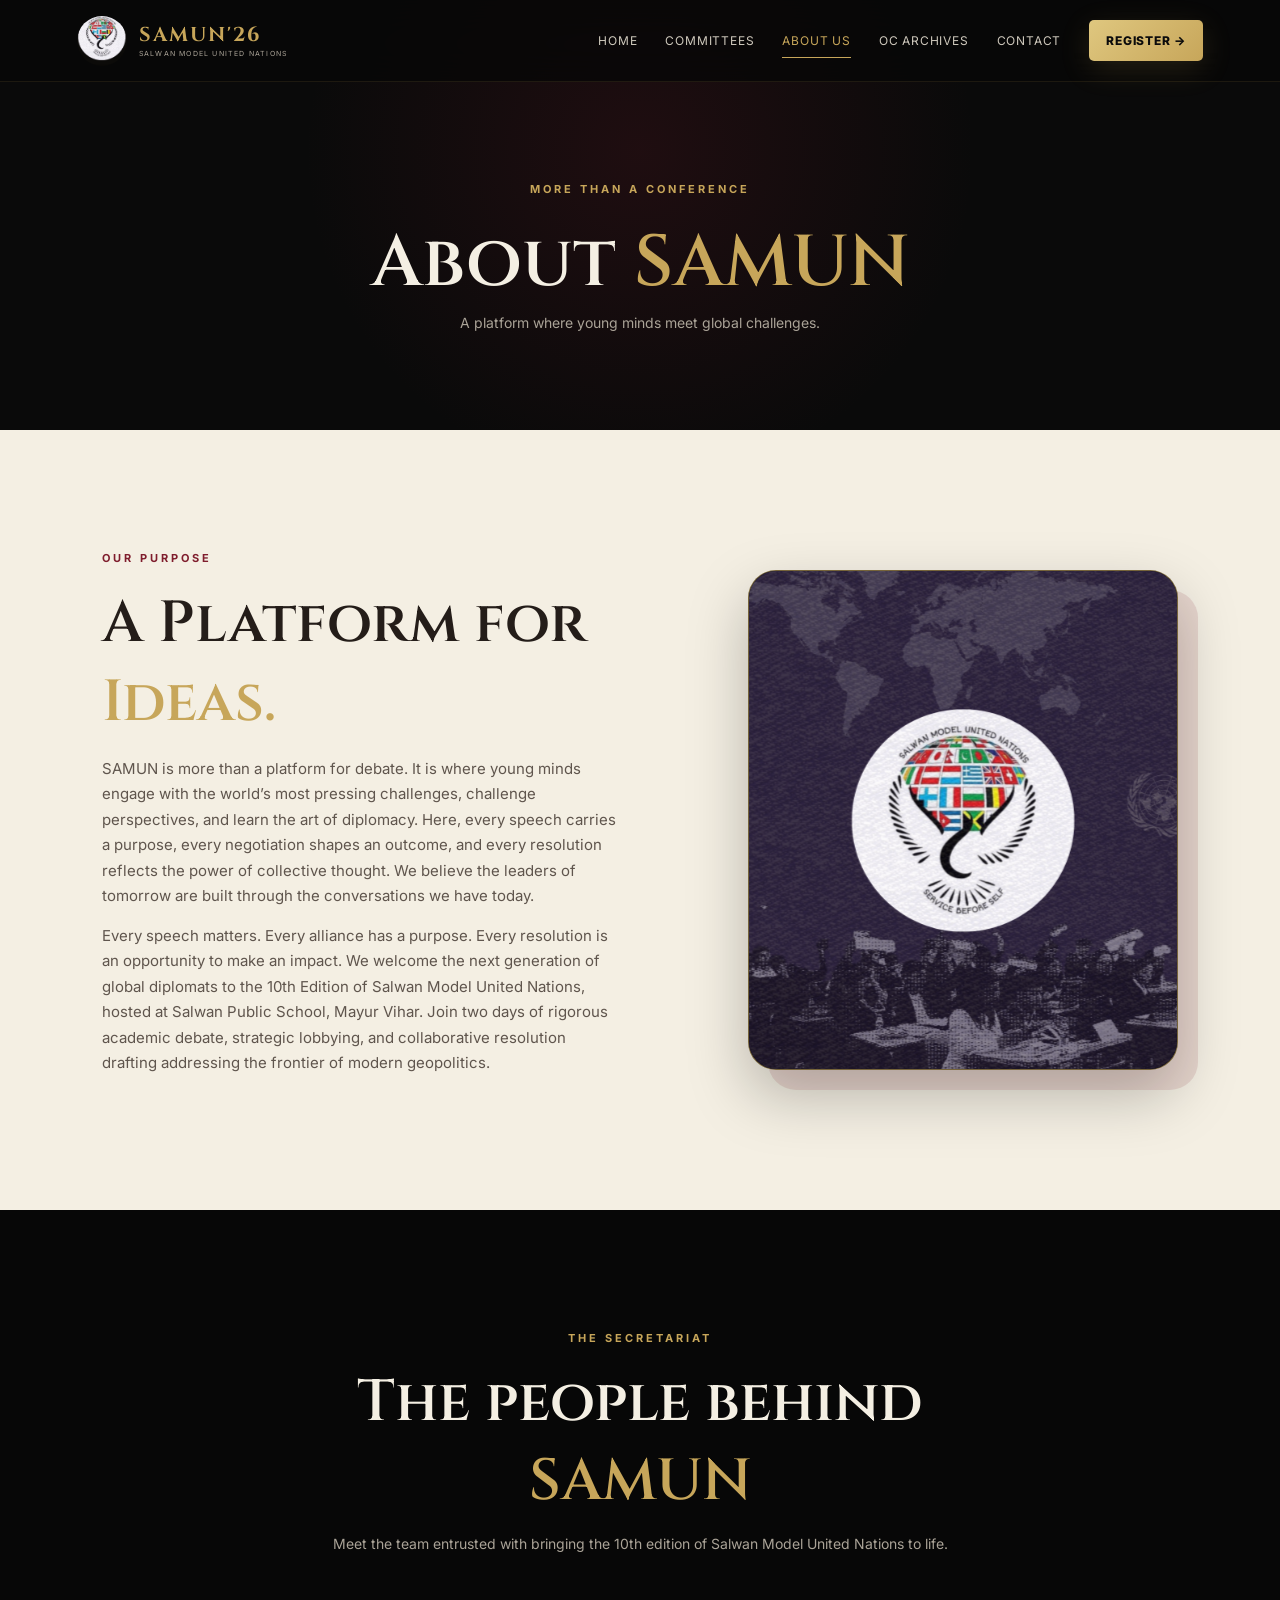
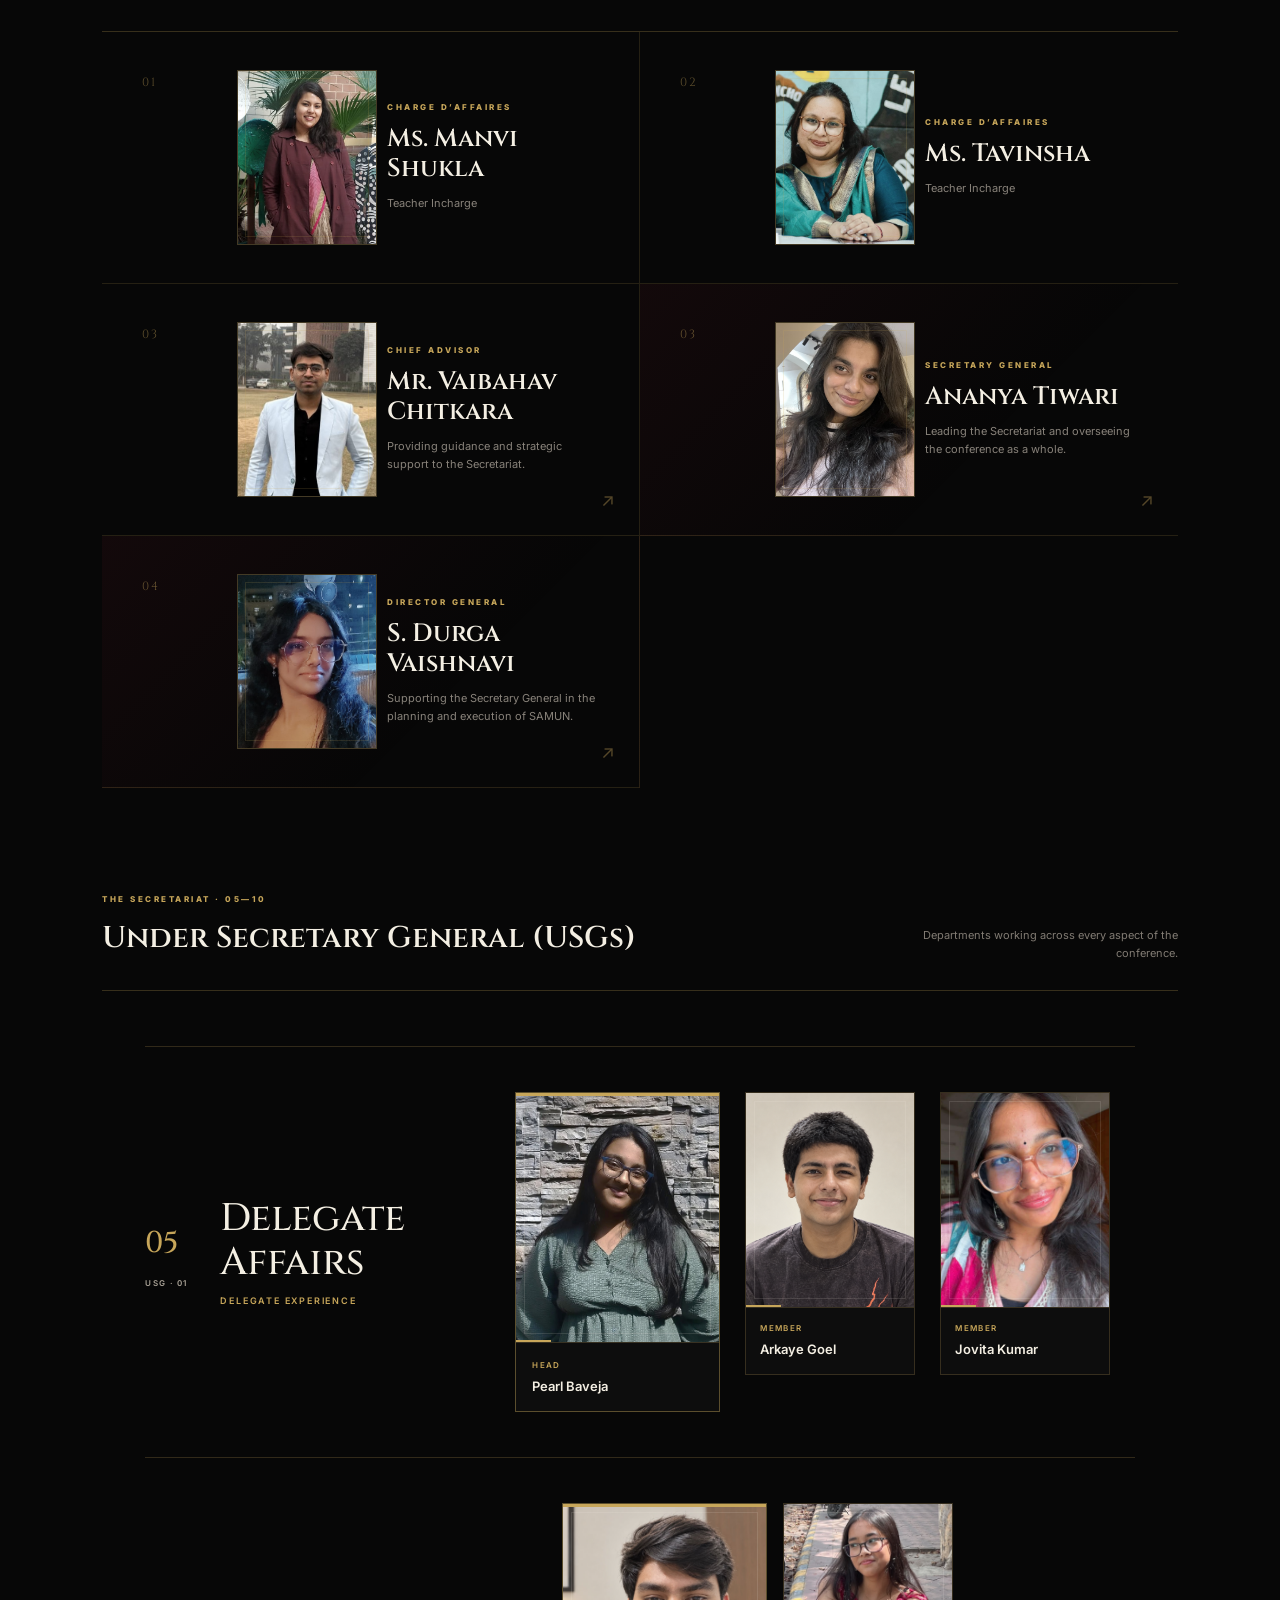
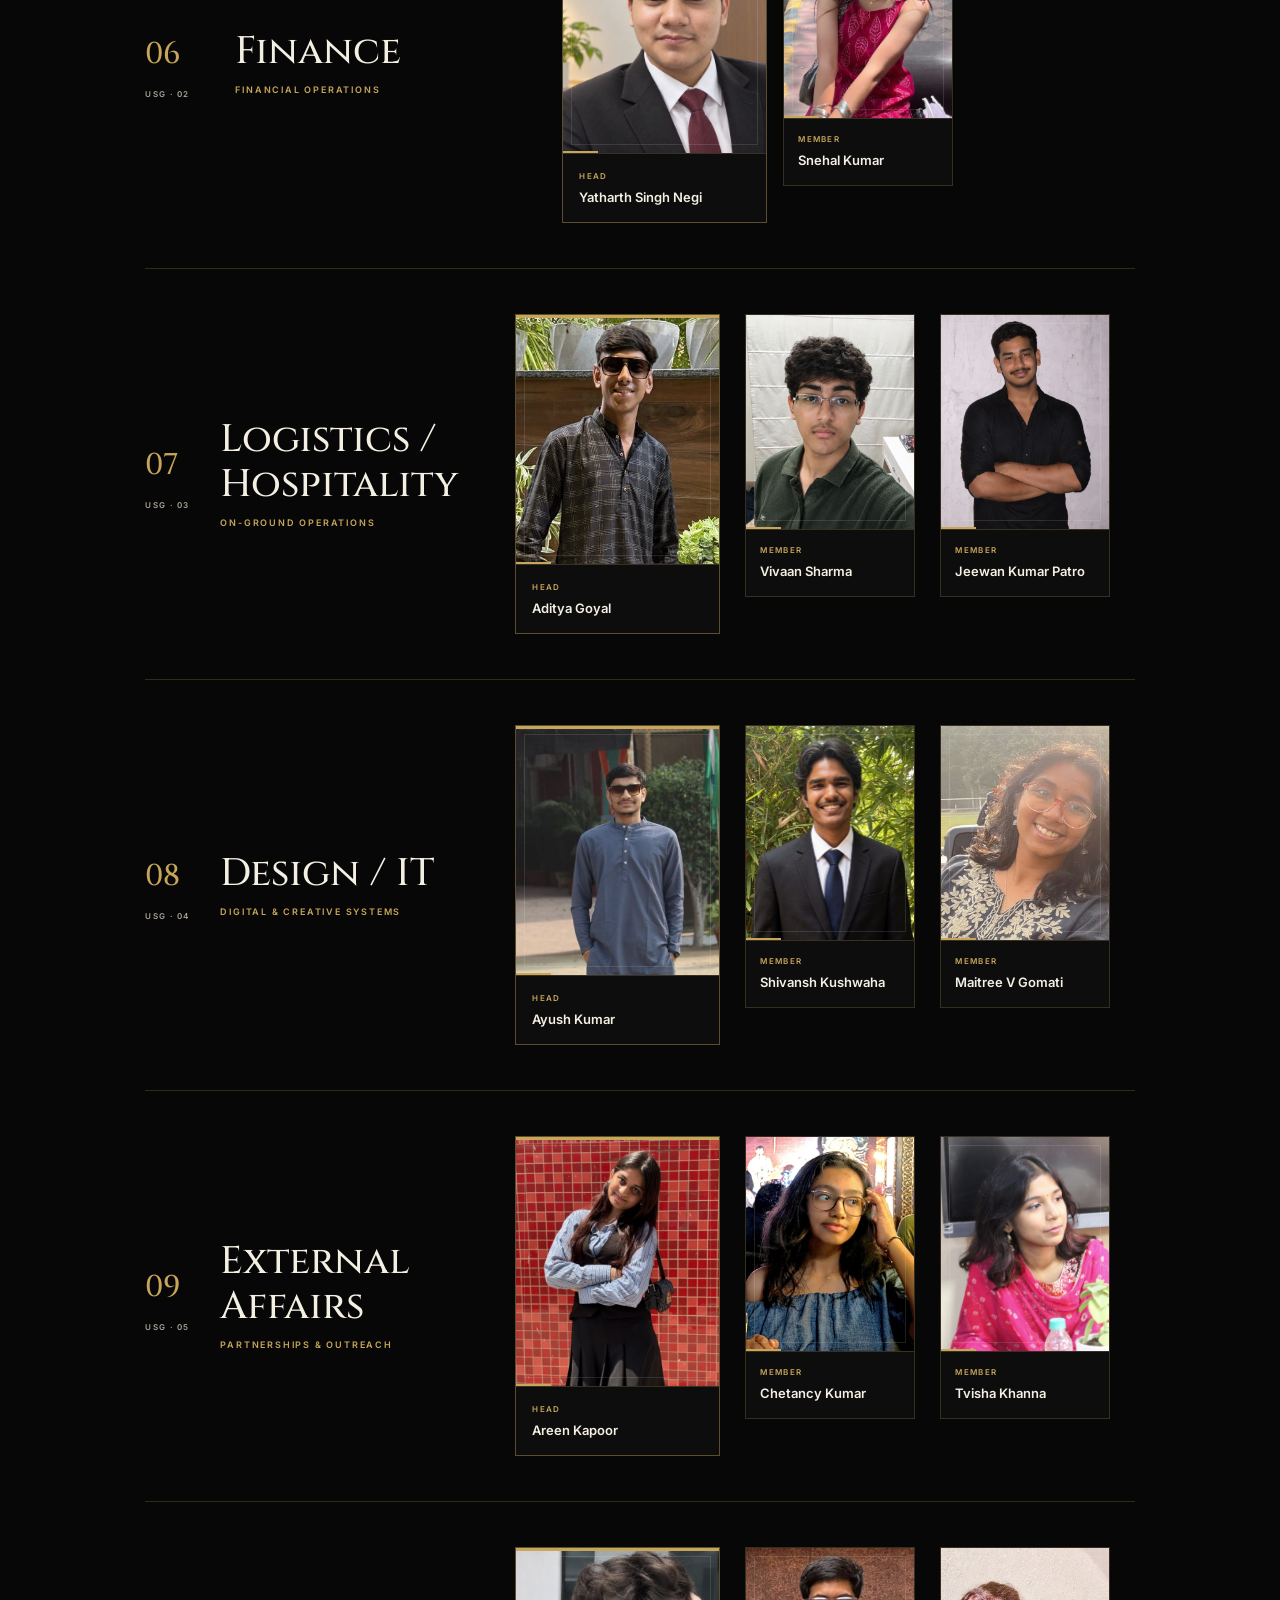
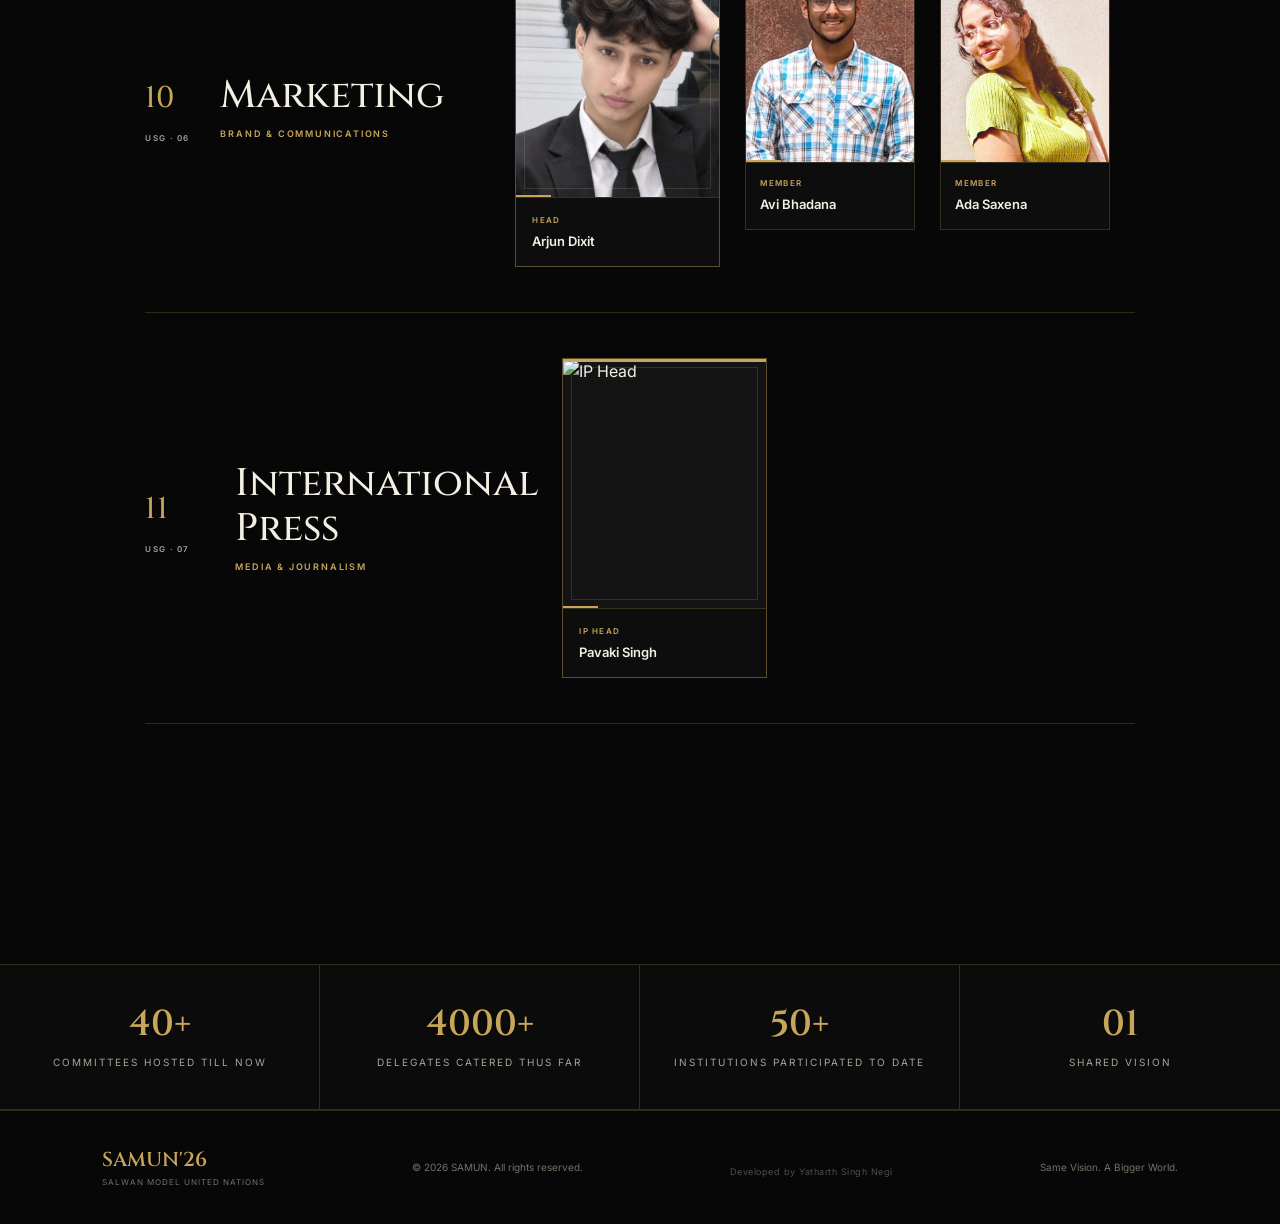
==== about.html @ e3424b55 "Update about.html" ====
<!DOCTYPE html>

<html lang="en">

<head>

<meta charset="UTF-8">
<meta name="viewport" content="width=device-width, initial-scale=1.0">

<title>About Us | SAMUN</title>

<link rel="preconnect" href="https://fonts.googleapis.com">
<link rel="preconnect" href="https://fonts.gstatic.com" crossorigin>

<link href="https://fonts.googleapis.com/css2?family=Cinzel:wght@500;600;700&family=Inter:wght@400;500;600;700&display=swap" rel="stylesheet">

<link rel="stylesheet" href="style.css">

</head>

<body>

<div class="page-glow"></div>

<header class="navbar" id="navbar">

<a class="brand" href="index.html">

<div class="brand-mark">
    <img src="images/Untitled_design__2_-removebg-preview.png" alt="SAMUN Logo">
</div>

<span>
<strong>SAMUN'26</strong>
<small>SALWAN MODEL UNITED NATIONS</small>
</span>

</a>

<button class="menu-toggle" id="menuToggle">
☰
</button>

<nav id="navLinks">

<a href="index.html">Home</a> <a href="committees.html">Committees</a> 
<a href="about.html">About Us</a> 
<a href="oc-archives.html">OC Archives</a>
<a href="contact.html">Contact</a>

<a href="register.html" class="nav-register">
Register <span>→</span>
</a>

</nav>

</header>

<main>

<section class="page-hero section">

<div class="section-heading reveal">

<p class="eyebrow">
MORE THAN A CONFERENCE
</p>

<h1>
About <em>SAMUN</em>
</h1>

<p>
A platform where young minds meet global challenges.
</p>

</div>

</section>

<section class="section split-section">

    <div class="about-copy reveal">

        <p class="eyebrow">
            OUR PURPOSE
        </p>

        <h2>
            A Platform for <em>Ideas.</em>
        </h2>

        <p>
            SAMUN is more than a platform for debate. It is where young minds engage with the world’s most pressing challenges, challenge perspectives, and learn the art of diplomacy.

Here, every speech carries a purpose, every negotiation shapes an outcome, and every resolution reflects the power of collective thought.

We believe the leaders of tomorrow are built through the conversations we have today.
        </p>

        <p>
            Every speech matters. Every alliance has a purpose.
            Every resolution is an opportunity to make an impact.
            We welcome the next generation of global diplomats to the 10th Edition of Salwan Model United Nations, hosted at Salwan Public School, Mayur Vihar. Join two days of rigorous academic debate, strategic lobbying, and collaborative resolution drafting addressing the frontier of modern geopolitics.
        </p>

    </div>


    <div class="about-art reveal">

        <div class="about-image-frame">

            <img
                src="images/Untitled design (5).png "
                alt="SAMUN"
            >

        </div>

    </div>

</section>


<!-- SECRETARIAT SECTION -->
<section class="secretariat-section section" id="secretariat">

    <div class="section-heading reveal">
        <p class="eyebrow">THE SECRETARIAT</p>

        <h2>
            The people behind <em>SAMUN</em>
        </h2>

        <p>
            Meet the team entrusted with bringing the 10th edition
            of Salwan Model United Nations to life.
        </p>
    </div>


    <!-- =====================================
         SENIOR SECRETARIAT
    ====================================== -->

    <div class="secretariat-leadership">


        <!-- CHARGÉ D'AFFAIRES -->

<div class="leadership-member">

    <div class="leadership-number">01</div>

    <div class="leadership-photo">
        <img src="OC/Manvi.jpeg" alt="Charge d’Affaires">
    </div>

    <div class="leadership-info">
        <span class="leadership-role">CHARGE D’AFFAIRES</span>
        <h3>Ms. Manvi Shukla</h3>
        <p>Teacher Incharge</p>
    </div>

</div>

<div class="leadership-member">

    <div class="leadership-number">02</div>

    <div class="leadership-photo">
        <img src="OC/Tavinsha.jpeg" alt="Charge d’Affaires">
    </div>

    <div class="leadership-info">
        <span class="leadership-role">CHARGE D’AFFAIRES</span>
        <h3>Ms. Tavinsha</h3>
        <p>Teacher Incharge</p>
    </div>

</div>


        <!-- CHIEF ADVISOR -->

        <article class="leadership-member reveal">

            <div class="leadership-number">
                03
            </div>

            <div class="leadership-photo">
                <img
                    src="OC/vaibhav.jpeg"
                    alt="Chief Advisor"
                >
            </div>

            <div class="leadership-info">

                <span class="leadership-role">
                    CHIEF ADVISOR
                </span>

                <h3>
                    Mr. Vaibahav Chitkara
                </h3>

                <p>
                    Providing guidance and strategic support
                    to the Secretariat.
                </p>

            </div>

            <span class="leadership-mark">↗</span>

        </article>


        <!-- SECRETARY GENERAL -->

        <article class="leadership-member featured reveal">

            <div class="leadership-number">
                03
            </div>

            <div class="leadership-photo">
                <img
                    src="an.jpeg"
                    alt="Ananya Tiwari"
                >
            </div>

            <div class="leadership-info">

                <span class="leadership-role">
                    SECRETARY GENERAL
                </span>

                <h3>
                    Ananya Tiwari
                </h3>

                <p>
                    Leading the Secretariat and overseeing
                    the conference as a whole.
                </p>

            </div>

            <span class="leadership-mark">↗</span>

        </article>


        <!-- DIRECTOR GENERAL -->

        <article class="leadership-member featured reveal">

            <div class="leadership-number">
                04
            </div>

            <div class="leadership-photo">
                <img
                    src="OC/Durga.jpeg"
                    alt="S. Durga Vaishnavi"
                >
            </div>

            <div class="leadership-info">

                <span class="leadership-role">
                    DIRECTOR GENERAL
                </span>

                <h3>
                    S. Durga Vaishnavi
                </h3>

                <p>
                    Supporting the Secretary General in the
                    planning and execution of SAMUN.
                </p>

            </div>

            <span class="leadership-mark">↗</span>

        </article>

    </div>


    <!-- =====================================
         USG DIRECTORY
    ====================================== -->

    <div class="usg-header reveal">

        <div>
            <span>THE SECRETARIAT · 05—10</span>
            <h3>Under Secretary General (USGs)</h3>
        </div>

        <p>
            Departments working across every aspect
            of the conference.
        </p>

    </div>


 <section class="usg-section">

    <div class="usg-directory">


        <!-- 05 · DELEGATE AFFAIRS -->

        <article class="usg-department reveal">

            <div class="usg-department-top">
                <span>05</span>
                <small>USG · 01</small>
            </div>

            <div class="usg-department-title">
                <h3>Delegate Affairs</h3>
                <p>DELEGATE EXPERIENCE</p>
            </div>

            <div class="usg-people">

                <div class="usg-person usg-head">

                    <div class="usg-photo">
                        <img src="OC/Pearl.jpeg"
                             alt="Pearl Baveja">
                    </div>

                    <div class="usg-person-info">
                        <span>HEAD</span>
                        <strong>Pearl Baveja</strong>
                    </div>

                </div>


                <div class="usg-person">

                    <div class="usg-photo">
                        <img src="ar.png"
                             alt="Arkaye Goel">
                    </div>

                    <div class="usg-person-info">
                        <span>MEMBER</span>
                        <strong>Arkaye Goel</strong>
                    </div>

                </div>


                <div class="usg-person">

                    <div class="usg-photo">
                        <img src="jo.jpeg"
                             alt="Jovita Kumar">
                    </div>

                    <div class="usg-person-info">
                        <span>MEMBER</span>
                        <strong>Jovita Kumar</strong>
                    </div>

                </div>

            </div>

        </article>


        <!-- 06 · FINANCE -->

        <article class="usg-department reveal">

            <div class="usg-department-top">
                <span>06</span>
                <small>USG · 02</small>
            </div>

            <div class="usg-department-title">
                <h3>Finance</h3>
                <p>FINANCIAL OPERATIONS</p>
            </div>

            <div class="usg-people">

                <div class="usg-person usg-head">

                    <div class="usg-photo">
                        <img src="OC/Yatharth.jpeg"
                             alt="Yatharth Singh Negi">
                    </div>

                    <div class="usg-person-info">
                        <span>HEAD</span>
                        <strong>Yatharth Singh Negi</strong>
                    </div>

                </div>


                <div class="usg-person">

                    <div class="usg-photo">
                        <img src="OC/Snehal.jpeg"
                             alt="Snehal Kumar">
                    </div>

                    <div class="usg-person-info">
                        <span>MEMBER</span>
                        <strong>Snehal Kumar</strong>
                    </div>

                </div>

            </div>

        </article>


        <!-- 07 · LOGISTICS -->

        <article class="usg-department reveal">

            <div class="usg-department-top">
                <span>07</span>
                <small>USG · 03</small>
            </div>

            <div class="usg-department-title">
                <h3>Logistics / Hospitality</h3>
                <p>ON-GROUND OPERATIONS</p>
            </div>

            <div class="usg-people">

                <div class="usg-person usg-head">

                    <div class="usg-photo">
                        <img src="OC/Aditya.jpeg"
                             alt="Aditya Goyal">
                    </div>

                    <div class="usg-person-info">
                        <span>HEAD</span>
                        <strong>Aditya Goyal</strong>
                    </div>

                </div>


                <div class="usg-person">

                    <div class="usg-photo">
                        <img src="viv.png"
                             alt="Vivaan Sharma">
                    </div>

                    <div class="usg-person-info">
                        <span>MEMBER</span>
                        <strong>Vivaan Sharma</strong>
                    </div>

                </div>


                <div class="usg-person">

                    <div class="usg-photo">
                        <img src="jee.jpeg"
                             alt="Jeewan Kumar Patro">
                    </div>

                    <div class="usg-person-info">
                        <span>MEMBER</span>
                        <strong>Jeewan Kumar Patro</strong>
                    </div>

                </div>

            </div>

        </article>


        <!-- 08 · DESIGN / IT -->

        <article class="usg-department reveal">

            <div class="usg-department-top">
                <span>08</span>
                <small>USG · 04</small>
            </div>

            <div class="usg-department-title">
                <h3>Design / IT</h3>
                <p>DIGITAL & CREATIVE SYSTEMS</p>
            </div>

            <div class="usg-people">

                <div class="usg-person usg-head">

                    <div class="usg-photo">
                        <img src="OC/Ayush.jpeg"
                             alt="Ayush Kumar">
                    </div>

                    <div class="usg-person-info">
                        <span>HEAD</span>
                        <strong>Ayush Kumar</strong>
                    </div>

                </div>


                <div class="usg-person">

                    <div class="usg-photo">
                        <img src="OC/Shivansh.jpeg"
                             alt="Shivansh Kushwaha">
                    </div>

                    <div class="usg-person-info">
                        <span>MEMBER</span>
                        <strong>Shivansh Kushwaha</strong>
                    </div>

                </div>


                <div class="usg-person">

                    <div class="usg-photo">
                        <img src="OC/Maitree.jpeg"
                             alt="Maitree V Gomati">
                    </div>

                    <div class="usg-person-info">
                        <span>MEMBER</span>
                        <strong>Maitree V Gomati</strong>
                    </div>

                </div>

            </div>

        </article>


        <!-- 09 · EXTERNAL AFFAIRS -->

        <article class="usg-department reveal">

            <div class="usg-department-top">
                <span>09</span>
                <small>USG · 05</small>
            </div>

            <div class="usg-department-title">
                <h3>External Affairs</h3>
                <p>PARTNERSHIPS & OUTREACH</p>
            </div>

            <div class="usg-people">

                <div class="usg-person usg-head">

                    <div class="usg-photo">
                        <img src="OC/Areen.jpeg"
                             alt="Areen Kapoor">
                    </div>

                    <div class="usg-person-info">
                        <span>HEAD</span>
                        <strong>Areen Kapoor</strong>
                    </div>

                </div>


                <div class="usg-person">

                    <div class="usg-photo">
                        <img src="OC/Chetancy.jpeg"
                             alt="Chetancy Kumar">
                    </div>

                    <div class="usg-person-info">
                        <span>MEMBER</span>
                        <strong>Chetancy Kumar</strong>
                    </div>

                </div>


                <div class="usg-person">

                    <div class="usg-photo">
                        <img src="OC/Tvisha.jpeg"
                             alt="Tvisha Khanna">
                    </div>

                    <div class="usg-person-info">
                        <span>MEMBER</span>
                        <strong>Tvisha Khanna</strong>
                    </div>

                </div>

            </div>

        </article>


        <!-- 10 · MARKETING -->

        <article class="usg-department reveal">

            <div class="usg-department-top">
                <span>10</span>
                <small>USG · 06</small>
            </div>

            <div class="usg-department-title">
                <h3>Marketing</h3>
                <p>BRAND & COMMUNICATIONS</p>
            </div>

            <div class="usg-people">

                <div class="usg-person usg-head">

                    <div class="usg-photo">
                        <img src="arj.jpeg"
                             alt="Arjun Dixit">
                    </div>

                    <div class="usg-person-info">
                        <span>HEAD</span>
                        <strong>Arjun Dixit</strong>
                    </div>

                </div>


                <div class="usg-person">

                    <div class="usg-photo">
                        <img src="avi.jpeg"
                             alt="Avi Bhadana">
                    </div>

                    <div class="usg-person-info">
                        <span>MEMBER</span>
                        <strong>Avi Bhadana</strong>
                    </div>

                </div>


                <div class="usg-person">

                    <div class="usg-photo">
                        <img src="ada.jpeg"
                             alt="Ada Saxena">
                    </div>

                    <div class="usg-person-info">
                        <span>MEMBER</span>
                        <strong>Ada Saxena</strong>
                    </div>

                </div>

            </div>

        </article>



        <!-- 11 · INTERNATIONAL PRESS -->

        <article class="usg-department reveal">

            <div class="usg-department-top">
                <span>11</span>
                <small>USG · 07</small>
            </div>

            <div class="usg-department-title">
                <h3>International Press</h3>
                <p>MEDIA & JOURNALISM</p>
            </div>

            <div class="usg-people">

                <div class="usg-person usg-head">

                    <div class="usg-photo">
                        <img src="OC/Pavaki.jpg"
                             alt="IP Head">
                    </div>

                    <div class="usg-person-info">
                        <span>IP HEAD</span>
                        <strong>Pavaki Singh</strong>
                    </div>

                </div>

            </div>

        </article>

    </div>

</section>
</section>

<section class="stats">

<div>
<strong>40+</strong>
<span>Committees Hosted Till Now</span>
</div>

<div>
<strong>4000+</strong>
<span>Delegates Catered Thus Far</span>
</div>

<div>
<strong>50+</strong>
<span>Institutions Participated To Date</span>
</div>

<div>
<strong>01</strong>
<span>Shared Vision</span>
</div>

</section>

</main>

<footer>

<div class="footer-brand">
<strong>SAMUN'26</strong>
<span>Salwan Model United Nations</span>
</div>

<p>© 2026 SAMUN. All rights reserved.</p>
<p class="footer-credit">Developed by Yatharth Singh Negi</p>
<p>Same Vision. A Bigger World.</p>

</footer>

<script src="script.js"></script>

</body>
</html>
---- style.css ----
:root{

    /* ================================
       SAMUN — CORE THEME
       ================================ */

    --black:#070707;
    --black-2:#0d0d0d;
    --black-3:#141414;

    --ivory:#f4efe3;
    --ivory-soft:#d8d1c2;
    
    --gold:#c7a65a;
    --gold-light:#dfc77f;

    --crimson:#7f1d2d;
    --crimson-light:#a52a3d;

    --text:#f4efe3;
    --muted:#aaa397;

    --line:rgba(199,166,90,.22);
    --white:#fffaf0;

    /* Background image — change this one line whenever needed */
    --background-image:url("images/unga-background.jpg");

    /* Background darkness */
    --background-darkness:.88;
}


*{
    box-sizing:border-box;
    margin:0;
    padding:0;
}


html{
    scroll-behavior:smooth;
}


body{
    font-family:Inter,Arial,sans-serif;
    background:var(--black);
    color:var(--text);
    line-height:1.6;
    overflow-x:hidden;
}


/* =================================
   UN GENERAL ASSEMBLY BACKGROUND
   ================================= */

body:before{
    content:"";
    position:fixed;
    inset:0;
    pointer-events:none;
    z-index:-2;

    background:
        linear-gradient(
            90deg,
            rgba(5,5,5,.92) 0%,
            rgba(5,5,5,.84) 48%,
            rgba(5,5,5,.92) 100%
        ),
        linear-gradient(
            180deg,
            rgba(5,5,5,.72),
            rgba(5,5,5,.96)
        ),
        var(--background-image);

    background-position:center;
    background-size:cover;
    background-repeat:no-repeat;
}


/* =================================
   AMBIENT PAGE GLOW
   ================================= */

.page-glow{
    position:fixed;
    width:650px;
    height:650px;
    right:-250px;
    top:10%;

    background:rgba(127,29,45,.16);
    filter:blur(100px);
    border-radius:50%;
    z-index:-1;
}


a{
    text-decoration:none;
    color:inherit;
}


/* =================================
   NAVBAR
   Position/layout intentionally
   unchanged from your original
   ================================= */

.navbar{
    position:fixed;
    z-index:20;
    top:0;
    left:0;
    right:0;

    height:82px;

    display:flex;
    align-items:center;
    justify-content:space-between;

    padding:0 6%;

    background:rgba(7,7,7,.78);
    backdrop-filter:blur(18px);

    border-bottom:1px solid rgba(199,166,90,.12);

    transition:.3s;
}


.navbar.scrolled{
    height:68px;
    background:rgba(7,7,7,.95);
}


/* =================================
   BRAND
   ================================= */

.brand{
    display:flex;
    align-items:center;
    gap:12px;
}


.brand-mark{
    width:40px;
    height:40px;

    border:1px solid var(--gold);
    border-radius:50%;

    display:grid;
    place-items:center;

    color:var(--gold);
    font-size:22px;

    background:rgba(199,166,90,.025);
}


.brand strong{
    display:block;

    font:700 20px Cinzel,serif;

    color:var(--gold);
    letter-spacing:2px;
}


.brand small{
    display:block;

    font-size:7px;
    letter-spacing:1.2px;

    color:#aaa397;
}


/* =================================
   NAVIGATION
   Same layout and spacing
   ================================= */

nav{
    display:flex;
    align-items:center;
    gap:28px;

    font-size:12px;
    text-transform:uppercase;
    letter-spacing:.8px;
}


nav a{
    color:#cfc9bd;
    position:relative;
    padding:8px 0;

    transition:color .25s ease;
}


nav a:not(.nav-register):after{
    content:"";

    position:absolute;
    bottom:0;
    left:50%;

    width:0;
    height:1px;

    background:var(--gold);

    transition:.25s;
}


nav a:hover,
nav a.active{
    color:var(--gold);
}


nav a:hover:after,
nav a.active:after{
    left:0;
    width:100%;
}
.nav-register,
.btn-gold{
    background:linear-gradient(135deg,var(--gold-light),var(--gold));
    color:#0b0b0b!important;
    border-radius:5px;
    font-weight:800;
    box-shadow:0 8px 30px rgba(199,166,90,.16);
}

.nav-register{
    padding:11px 17px!important;
}

.nav-register:after{
    display:none;
}


.menu-toggle{
    display:none;
    background:none;
    border:0;
    color:var(--gold);
    font-size:25px;
}


.section{
    padding:120px 8%;
    position:relative;
}


/* ================================
   HERO
   Same layout / positioning
   ================================ */

.hero{
    min-height:100vh;
    padding-top:150px;

    display:flex;
    align-items:center;
    justify-content:space-between;

    overflow:hidden;

    background:
        radial-gradient(
            circle at 75% 48%,
            rgba(127,29,45,.18),
            transparent 35%
        ),
        linear-gradient(
            120deg,
            rgba(7,7,7,.96) 0%,
            rgba(13,13,13,.94) 58%,
            rgba(20,20,20,.94) 100%
        );
}


.hero:after{
    content:"";

    position:absolute;
    right:-15%;
    top:10%;

    width:60vw;
    height:60vw;

    border:1px solid rgba(199,166,90,.08);
    border-radius:50%;

    box-shadow:
        0 0 0 80px rgba(199,166,90,.015),
        0 0 0 160px rgba(127,29,45,.012);
}


.hero-copy{
    max-width:680px;
    position:relative;
    z-index:2;
}


.eyebrow{
    font-size:11px;
    letter-spacing:3px;
    color:var(--gold);
    font-weight:700;
    margin-bottom:16px;
}


.hero h1{
    font:700 clamp(76px,12vw,170px)/.9 Cinzel,serif;
    letter-spacing:7px;
    color:var(--gold);

    text-shadow:0 0 45px rgba(199,166,90,.12);
}


.hero h2{
    font:600 clamp(20px,3vw,34px) Cinzel,serif;
    margin-top:12px;
    text-transform:uppercase;
    letter-spacing:1px;
}


.hero-tagline{
    font:500 clamp(18px,2vw,25px) Georgia,serif;
    margin-top:18px;
    color:#e4ded3;
}


em{
    color:var(--gold);
    font-style:normal;
}


.hero-meta{
    display:flex;
    gap:28px;
    color:var(--muted);
    font-size:12px;
    margin:30px 0;
}


.hero-meta b{
    color:#e5ded2;
}


.hero-actions{
    display:flex;
    gap:13px;
    flex-wrap:wrap;
}


.btn{
    display:inline-flex;
    align-items:center;
    justify-content:center;
    gap:12px;

    padding:14px 22px;

    border:1px solid var(--gold);

    font-size:11px;
    letter-spacing:1px;
    text-transform:uppercase;
    font-weight:800;

    transition:.25s;
}


.btn:hover{
    transform:translateY(-3px);
    box-shadow:0 12px 35px rgba(199,166,90,.16);
}


.btn-outline{
    border-color:rgba(199,166,90,.45);
    color:var(--gold);
}


/* ================================
   HERO EMBLEM
   Position intentionally untouched
   ================================ */

.hero-emblem{
    width:390px;
    height:390px;

    display:grid;
    place-items:center;

    position:relative;
    z-index:2;

    text-align:center;
}


/*
   Keeping these legacy selectors for now.
   We will decide their final treatment
   after seeing the hero HTML.
*/

.globe{
    width:255px;
    height:255px;

    border:2px solid var(--gold);
    border-radius:50%;

    position:relative;
    display:grid;
    place-items:center;

    box-shadow:
        0 0 70px rgba(199,166,90,.10),
        inset 0 0 40px rgba(199,166,90,.05);
}


.globe span{
    font-size:100px;
    color:var(--gold);
    opacity:.9;
}


.globe-ring{
    position:absolute;
    inset:25px;

    border:1px solid rgba(199,166,90,.5);
    border-radius:50%;

    transform:rotate(25deg) scaleX(.38);
}


.ring-2{
    transform:rotate(-25deg) scaleX(.38);
}


.globe-lines{
    position:absolute;
    inset:0;

    border-top:1px solid rgba(199,166,90,.4);
    border-bottom:1px solid rgba(199,166,90,.4);

    border-radius:50%;

    transform:scaleY(.35);
}


.laurel{
    position:absolute;
    color:var(--gold);
    font-size:85px;
    top:95px;
    opacity:.8;
}


.laurel.left{
    left:0;
}


.laurel.right{
    right:0;
}


.hero-emblem p{
    position:absolute;
    bottom:5px;

    font:11px Cinzel,serif;
    letter-spacing:3px;

    color:var(--gold);
}


.scroll-cue{
    position:absolute;
    bottom:28px;
    left:8%;

    font-size:9px;
    letter-spacing:2px;

    color:#918b80;
}


.scroll-cue span{
    color:var(--gold);
    font-size:16px;
    margin-left:10px;
}


/* ================================
   COUNTDOWN
   ================================ */

.countdown-strip{
    padding:34px 8%;

    background:#f4efe3;
    color:#111;

    text-align:center;

    border-top:2px solid var(--gold);
    border-bottom:2px solid var(--gold);
}


.strip-label{
    font:700 10px Cinzel,serif;
    letter-spacing:3px;
}
/* =================================
   COUNTDOWN
   ================================= */

.countdown{
    display:flex;
    justify-content:center;
    gap:55px;
    margin-top:10px;
}

.countdown div{
    min-width:80px;
}

.countdown strong{
    display:block;
    font:600 38px Cinzel,serif;
    color:#5d1725;
}

.countdown small{
    font-size:9px;
    letter-spacing:1px;
    text-transform:uppercase;
    color:#746e66;
}


/* =================================
   DARK SECTIONS
   ================================= */

.dark-section{
    background:
        linear-gradient(
            180deg,
            #080808,
            #111111
        );
}


/* =================================
   SECTION HEADINGS
   ================================= */

.section-heading{
    text-align:center;
    max-width:650px;
    margin:0 auto 55px;
}

.section-heading h2,
.split-section h2,
.contact-section h2,
.register-section h2{
    font:600 clamp(36px,5vw,58px) Cinzel,serif;
    margin-bottom:12px;
}

.section-heading>p:last-child{
    color:var(--muted);
    font-size:14px;
}


/* =================================
   COMMITTEES
   Recent design direction,
   existing positioning preserved
   ================================= */

.committee-grid{
    display:grid;
    grid-template-columns:repeat(3,1fr);
    gap:18px;
    max-width:1100px;
    margin:auto;
}

.committee-card{
    min-height:235px;
    padding:28px;

    border:1px solid var(--line);

    background:
        linear-gradient(
            145deg,
            rgba(199,166,90,.07),
            rgba(10,10,10,.88)
        );

    border-radius:9px;

    transition:
        transform .3s ease,
        border-color .3s ease,
        box-shadow .3s ease;

    position:relative;
    overflow:hidden;
}

.committee-card:before{
    content:"";

    position:absolute;
    inset:-100%;

    background:
        radial-gradient(
            circle,
            rgba(199,166,90,.10),
            transparent 25%
        );

    opacity:0;
    transition:.3s;
}

.committee-card:hover{
    transform:translateY(-8px);

    border-color:rgba(199,166,90,.65);

    box-shadow:
        0 20px 60px rgba(0,0,0,.45);
}

.committee-card:hover:before{
    opacity:1;
}

.card-icon{
    font-size:42px;
    color:var(--gold);
    display:block;
    margin-bottom:12px;
}

.committee-card h3{
    font:600 21px Cinzel,serif;
    color:var(--gold);
}

.committee-card p{
    font-size:12px;
    color:#b7b0a5;
    min-height:38px;
}

.committee-card a{
    display:inline-block;
    margin-top:18px;

    color:var(--gold);

    font-size:10px;
    text-transform:uppercase;
    letter-spacing:1px;
}


/* =================================
   ABOUT / SPLIT SECTION
   ================================= */

.split-section{
    display:grid;
    grid-template-columns:1fr 1fr;
    gap:80px;
    align-items:center;

    background:#f4efe3;
    color:#241d19;
}

.about-copy p:not(.eyebrow){
    max-width:580px;
    color:#5f554d;
    margin:14px 0;
    font-size:15px;
}

.about-copy .eyebrow{
    color:#7f1d2d;
}

.text-link{
    display:inline-block;
    margin-top:18px;

    color:#7f1d2d;

    font-size:11px;
    text-transform:uppercase;
    letter-spacing:1px;
    font-weight:800;
}


/* =================================
   ABOUT ART
   ================================= */

.about-art{
    display:grid;
    place-items:center;
}

.art-frame{
    width:min(430px,100%);
    aspect-ratio:1/1;

    background:
        linear-gradient(
            145deg,
            #171717,
            #090909
        );

    border:1px solid rgba(199,166,90,.4);

    position:relative;
    overflow:hidden;

    display:grid;
    place-items:center;

    box-shadow:
        20px 20px 0 rgba(127,29,45,.08);
}

.art-frame:before{
    content:"";

    position:absolute;

    width:65%;
    height:65%;

    border:1px solid rgba(199,166,90,.35);
    border-radius:50%;
}

.art-globe{
    font-size:140px;
    color:var(--gold);
    opacity:.8;
}

.art-frame span{
    position:absolute;
    bottom:30px;
    left:30px;

    font:13px Cinzel,serif;
    letter-spacing:3px;

    color:#f7f0dc;
}

.art-frame b{
    font-size:21px;
}

.art-lines{
    position:absolute;

    width:150%;
    height:1px;

    background:var(--gold);
    opacity:.2;

    transform:rotate(-45deg);
}


/* =================================
   STATS
   ================================= */

.stats{
    display:grid;
    grid-template-columns:repeat(4,1fr);

    background:#0b0b0b;

    border-top:1px solid var(--line);
    border-bottom:1px solid var(--line);
}

.stats div{
    text-align:center;
    padding:35px 15px;

    border-right:1px solid var(--line);
}

.stats div:last-child{
    border:0;
}

.stats strong{
    display:block;
    font:600 36px Cinzel,serif;
    color:var(--gold);
}

.stats span{
    font-size:10px;
    text-transform:uppercase;
    letter-spacing:2px;
    color:#aaa397;
}


/* =================================
   SCHEDULE
   ================================= */

.schedule-wrap{
    max-width:950px;
    margin:auto;

    border:1px solid var(--line);

    background:rgba(255,255,255,.025);

    border-radius:10px;
    overflow:hidden;
}

.schedule-tabs{
    display:flex;

    background:#151515;

    border-bottom:1px solid var(--line);
}

.schedule-tab{
    flex:1;

    padding:16px;

    border:0;
    background:none;

    color:#a9a39a;

    font:700 10px Inter;
    letter-spacing:1px;

    cursor:pointer;
}

.schedule-tab.active{
    background:
        linear-gradient(
            135deg,
            var(--gold-light),
            var(--gold)
        );

    color:#111;
}

.day-panel{
    display:none;
    padding:15px 30px;
}

.day-panel.active{
    display:block;
}

.timeline-item{
    display:grid;
    grid-template-columns:90px 1fr;
    gap:20px;

    padding:20px 0;

    border-bottom:1px solid rgba(255,255,255,.08);
}

.timeline-item:last-child{
    border:0;
}

.timeline-item time{
    color:var(--gold);
    font:600 15px Cinzel,serif;
}

.timeline-item b{
    display:block;
    font-size:14px;
}

.timeline-item span{
    display:block;

    color:#a9a39a;
    font-size:11px;
    margin-top:4px;
}

.empty-day{
    padding:80px;
    text-align:center;
    color:#9d968d;
}


/* =================================
   CONTACT
   ================================= */

.contact-section{
    background:#f4efe3;
    color:#261f1b;
}

.contact-section .section-heading>p:last-child{
    color:#756b62;
}

.contact-section .eyebrow{
    color:#7f1d2d;
}

.contact-grid{
    display:grid;
    grid-template-columns:.8fr 1.2fr;
    gap:70px;

    max-width:1050px;
    margin:auto;
}

.contact-item{
    display:flex;
    gap:17px;
    margin:0 0 30px;
}

.contact-item>span{
    width:38px;
    height:38px;

    border:1px solid #b9974d;
    color:#7f1d2d;

    border-radius:50%;

    display:grid;
    place-items:center;
}

.contact-item small{
    font-size:8px;
    letter-spacing:2px;
    color:#856f63;
}

.contact-item p{
    font-size:13px;
    margin-top:2px;
}

.socials{
    display:flex;
    gap:10px;
}

.socials a{
    width:38px;
    height:38px;

    border:1px solid #c9bdb0;

    display:grid;
    place-items:center;

    font-size:9px;
    color:#7f1d2d;
}

.contact-form{
    padding:30px;

    background:#111;
    color:white;

    border-radius:8px;

    box-shadow:
        0 20px 60px rgba(0,0,0,.15);
}

.contact-form label{
    display:block;

    font-size:10px;
    text-transform:uppercase;
    letter-spacing:1px;

    color:#b7aea3;
    margin-bottom:16px;
}

.contact-form input,
.contact-form select,
.contact-form textarea{
    width:100%;

    margin-top:7px;

    background:#090909;
    border:1px solid rgba(199,166,90,.25);

    color:#fff;

    padding:12px;

    font:13px Inter;

    outline:none;
    border-radius:3px;
}

.contact-form input:focus,
.contact-form select:focus,
.contact-form textarea:focus{
    border-color:var(--gold);
}

.contact-form textarea{
    resize:vertical;
}

.form-message{
    font-size:11px;
    color:var(--gold);
    margin-top:10px;
}


/* =================================
   REGISTER
   Recent register direction
   ================================= */

.register-section{
    min-height:620px;

    display:grid;
    place-items:center;

    text-align:center;

    position:relative;
    overflow:hidden;

    background:
        radial-gradient(
            circle at center,
            rgba(127,29,45,.22),
            transparent 45%
        ),
        #080808;
}

.register-section:before,
.register-section:after{
    content:"";

    position:absolute;

    width:600px;
    height:600px;

    border:1px solid rgba(199,166,90,.10);

    border-radius:50%;
}

.register-section:before{
    transform:scale(.55);
}

.register-section:after{
    transform:scale(.8);
}

.register-content{
    position:relative;
    z-index:2;

    max-width:700px;
}

.register-content>p:not(.eyebrow){
    color:#b5aea4;
    margin:12px auto 25px;
}

.register-points{
    display:flex;
    justify-content:center;
    gap:20px;
    flex-wrap:wrap;

    margin-bottom:30px;
}

.register-points span{
    font-size:10px;
    color:#d5cec4;
}

.register-points span::first-letter{
    color:var(--gold);
}

.btn-large{
    padding:17px 32px;
}

.register-content small{
    display:block;

    color:#756e65;
    font-size:9px;
    margin-top:12px;
}


/* =================================
   FOOTER
   ================================= */

footer{
    display:flex;
    justify-content:space-between;
    align-items:center;
    gap:20px;

    padding:35px 8%;

    background:#070707;

    border-top:1px solid var(--line);

    font-size:10px;
    color:#786f65;
}

.footer-brand strong{
    font:600 20px Cinzel;
    color:var(--gold);
    display:block;
}

.footer-brand span{
    font-size:8px;
    text-transform:uppercase;
    letter-spacing:1px;
}


/* =================================
   REVEAL
   ================================= */

.reveal{
    opacity:0;

    transform:translateY(25px);

    transition:
        opacity .7s ease,
        transform .7s ease;
}

.reveal.visible{
    opacity:1;
    transform:none;
}


/* =================================
   RESPONSIVE
   Positions/layout preserved
   ================================= */

@media(max-width:900px){

    .navbar{
        padding:0 5%;
    }

    nav{
        gap:15px;
    }

    .hero{
        padding-left:6%;
        padding-right:6%;
    }

    .hero-emblem{
        width:310px;
    }

    .committee-grid{
        grid-template-columns:repeat(2,1fr);
    }

    .split-section{
        gap:40px;
    }
}


@media(max-width:700px){

    .navbar{
        height:70px;
    }

    .menu-toggle{
        display:block;
    }

    nav{
        position:absolute;
        top:70px;
        left:0;
        right:0;

        background:rgba(7,7,7,.98);

        display:none;
        flex-direction:column;
        align-items:stretch;

        padding:15px 7%;
        gap:5px;

        border-bottom:1px solid var(--line);
    }

    nav.open{
        display:flex;
    }

    nav a{
        padding:12px;
    }

    .hero{
        min-height:auto;
        padding-top:140px;
        padding-bottom:110px;
        display:block;
    }

    .hero-emblem{
        margin:55px auto 0;
        width:270px;
        height:270px;
    }

    .globe{
        width:190px;
        height:190px;
    }

    .globe span{
        font-size:75px;
    }

    .laurel{
        font-size:60px;
        top:72px;
    }

    .countdown{
        gap:14px;
    }

    .countdown div{
        min-width:55px;
    }

    .countdown strong{
        font-size:27px;
    }

    .section{
        padding:85px 6%;
    }

    .committee-grid{
        grid-template-columns:1fr;
    }

    .split-section,
    .contact-grid{
        grid-template-columns:1fr;
    }

    .about-art{
        order:-1;
    }

    .stats{
        grid-template-columns:1fr 1fr;
    }

    .stats div{
        border-bottom:1px solid var(--line);
    }

    .timeline-item{
        grid-template-columns:65px 1fr;
    }

    .schedule-tab{
        padding:14px 5px;
        font-size:8px;
    }

    .day-panel{
        padding:10px 18px;
    }

    footer{
        flex-direction:column;
        text-align:center;
    }

    .hero-meta{
        flex-direction:column;
        gap:8px;
    }
}
/* =========================================
   MULTI-PAGE STYLES
   ========================================= */

.page-hero{

    min-height:430px;

    padding-top:175px;
    padding-bottom:90px;

    display:grid;
    place-items:center;

    background:
        radial-gradient(
            circle at 50% 35%,
            rgba(127,29,45,.18),
            transparent 48%
        ),
        #0a0a0a;
}

.page-hero .section-heading{
    margin-bottom:0;
}

.page-hero h1{
    font:
        600 clamp(42px,6vw,72px)
        Cinzel,
        serif;
}


/* =========================================
   HOME INTRO
   ========================================= */

.home-intro{
    background:#f4efe3;
    color:#241d19;
}

.home-intro
.section-heading > p:last-child{
    color:#655c54;
}


/* =========================================
   FEATURE GRID
   ========================================= */

.feature-grid{

    display:grid;

    grid-template-columns:
        repeat(3,1fr);

    gap:18px;

    max-width:1100px;

    margin:auto;
}


.feature-card{

    padding:30px;

    border:1px solid var(--line);

    border-radius:8px;

    background:
        linear-gradient(
            145deg,
            rgba(199,166,90,.07),
            rgba(10,10,10,.9)
        );

    color:white;
}


.feature-card > span{
    color:var(--gold);

    font:
        600 13px
        Cinzel,
        serif;
}


.feature-card h3{

    margin:18px 0 8px;

    color:var(--gold);

    font:
        600 23px
        Cinzel,
        serif;
}


.feature-card p{
    color:#b8b0a5;
    font-size:12px;
}


.feature-card a{

    display:inline-block;

    margin-top:20px;

    color:var(--gold);

    font-size:10px;

    text-transform:uppercase;
    letter-spacing:1px;

    font-weight:700;
}


/* =========================================
   ABOUT VALUES
   ========================================= */

.values-grid{

    display:grid;

    grid-template-columns:
        repeat(3,1fr);

    gap:18px;

    max-width:1000px;

    margin:auto;
}


.value-card{

    padding:30px;

    border:1px solid var(--line);

    border-radius:8px;

    background:
        linear-gradient(
            145deg,
            rgba(199,166,90,.07),
            rgba(10,10,10,.9)
        );
}


.value-card span{
    color:var(--gold);

    font:
        600 13px
        Cinzel,
        serif;
}


.value-card h3{

    margin:18px 0 8px;

    color:var(--gold);

    font:
        600 23px
        Cinzel,
        serif;
}

.value-card p {
    color: var(--muted);
    font-size: 12px;
}

/* COMMITTEE PAGE */

.committee-grid-large {
    max-width: 1150px;
}

.card-description {
    color: #aaa397;
    font-size: 11px;
    margin-top: 10px;
    max-width: 330px;
}

/* REGISTER PAGE */

.register-page {
    min-height: 100vh;
    padding-top: 160px;
    display: grid;
    place-items: center;
    text-align: center;

    background:
        radial-gradient(
            circle at center,
            rgba(127,29,45,.22),
            transparent 45%
        ),
        #080808;
}

.register-page:before,
.register-page:after {
    content: "";
    position: absolute;
    width: 600px;
    height: 600px;
    border: 1px solid rgba(199,166,90,.10);
    border-radius: 50%;
    pointer-events: none;
}

.register-page:before {
    transform: scale(.55);
}

.register-page:after {
    transform: scale(.8);
}

.registration-info {
    display: grid;
    grid-template-columns: repeat(3,1fr);
    gap: 15px;
    margin: 35px 0;
    text-align: left;
}

.registration-info div {
    border: 1px solid var(--line);
    padding: 20px;
    background: rgba(255,255,255,.025);
}

.registration-info strong {
    display: block;
    color: var(--gold);
    font: 600 25px Cinzel,serif;
    margin-bottom: 7px;
}

.registration-info span {
    color: var(--muted);
    font-size: 11px;
}

/* CONTACT PAGE */

.contact-section {
    background: var(--ivory);
    color: #261d19;
}

/* MOBILE */

@media (max-width: 700px) {

    .page-hero {
        min-height: 360px;
        padding-top: 140px;
        padding-bottom: 70px;
    }

    .feature-grid,
    .values-grid {
        grid-template-columns: 1fr;
    }

    .registration-info {
        grid-template-columns: 1fr;
    }

    .register-page {
        padding-top: 130px;
        padding-bottom: 80px;
    }
}


/* BRAND MARK */

.brand-mark {
    width: 50px;
    height: 50px;
    border: none;
    border-radius: 50%;
    overflow: hidden;
}

.brand-mark img {
    width: 100%;
    height: 100%;
    object-fit: contain;
    transform: translateY(-4px);
}

.footer-credit {
    margin-top: 10px;
    font-size: 9px;
    color: rgba(170,163,151,.45);
    letter-spacing: .5px;
}


/* REGISTER OPTIONS */

.register-option {
    display: grid;
    grid-template-columns: 110px 1fr 30px;
    align-items: center;
    gap: 24px;
    text-align: left;
    padding: 20px 24px;
    border: 1px solid rgba(199,166,90,.25);
    border-radius: 8px;
    transition: .25s ease;
}

.register-image {
    width: 110px;
    height: 110px;
    border-radius: 50%;
    overflow: hidden;
    flex-shrink: 0;
    border: 2px solid rgba(199,166,90,.35);
    background: var(--black-3);
}

.register-image img {
    width: 100%;
    height: 100%;
    object-fit: cover;
    display: block;
    transition: transform .3s ease;
}

.register-option:hover .register-image img {
    transform: scale(1.08);
}

.register-option:hover {
    transform: translateX(5px);
    border-color: var(--gold);
}

.gallery-section {
    max-width: 700px;
    margin: 75px auto 20px;
    text-align: center;
}

.gallery-divider {
    width: 70px;
    height: 1px;
    margin: 0 auto 30px;
    background: var(--gold);
    opacity: .5;
}

.gallery-label {
    margin-bottom: 10px;
    color: var(--gold);
    font-size: 9px;
    font-weight: 700;
    letter-spacing: 3px;
}

.gallery-section h3 {
    margin-bottom: 8px;
    color: var(--white);
    font-family: Cinzel,serif;
    font-size: 22px;
    font-weight: 500;
}

.gallery-section h3 em {
    color: var(--gold);
    font-style: normal;
}

.gallery-text {
    margin-bottom: 25px;
    color: var(--muted);
    font-size: 11px;
}

.gallery-button {
    display: inline-flex;
    align-items: center;
    justify-content: center;
    gap: 12px;
    min-width: 190px;
    padding: 15px 28px;
    border: 1px solid rgba(199,166,90,.45);
    border-radius: 3px;
    color: var(--gold);
    font-size: 10px;
    font-weight: 700;
    letter-spacing: 1.8px;
    text-transform: uppercase;
    transition: .3s ease;
}

.gallery-button span {
    font-size: 15px;
    transition: .3s ease;
}

.gallery-button:hover {
    background: rgba(199,166,90,.08);
    border-color: var(--gold);
    box-shadow: 0 8px 30px rgba(199,166,90,.08);
}

.gallery-button:hover span {
    transform: translate(3px,-3px);
}

.register-option b {
    color: var(--gold);
    font-size: 20px;
}


/* MAIN REGISTRATION BUTTON */

.register-option.primary {
    padding: 27px 24px;
    background: linear-gradient(
        135deg,
        var(--gold-light),
        var(--gold)
    );
    color: #0b0b0b;
    border-color: var(--gold);
    box-shadow: 0 15px 45px rgba(199,166,90,.18);
}

.register-option.primary > span,
.register-option.primary b {
    color: #4b3210;
}

.register-option.primary small {
    color: #594a31;
}

.register-option.primary strong {
    font-size: 22px;
}


/* SEPARATE GALLERY */

.gallery-option {
    max-width: 700px;
    margin: 35px auto 0;
    padding-top: 28px;
    border-top: 1px solid rgba(199,166,90,.15);
    display: grid;
    grid-template-columns: 45px 1fr;
    text-align: left;
}

.gallery-option a {
    display: grid;
    grid-template-columns: 1fr 30px;
    align-items: center;
    color: inherit;
}

.gallery-option a b {
    color: var(--gold);
    font-size: 20px;
}

.gallery-option:hover strong {
    color: var(--gold);
}


@media (max-width: 600px) {

    .register-option {
        grid-template-columns: 80px 1fr 25px;
        gap: 16px;
        padding: 16px;
    }

    .register-image {
        width: 80px;
        height: 80px;
    }

    .register-option strong {
        font-size: 15px;
    }

    .register-option.primary strong {
        font-size: 18px;
    }
}


/* ========================================
   COMMITTEE CARDS — CIRCULAR LOGOS
======================================== */

.committee-card {
    min-height: 360px;
    padding: 30px 28px;

    display: flex;
    flex-direction: column;
    align-items: flex-start;

    border: 1px solid rgba(199,166,90,.25);
    border-radius: 9px;

    background: linear-gradient(
        145deg,
        rgba(199,166,90,.07),
        rgba(10,10,10,.88)
    );

    position: relative;
    overflow: hidden;

    transition:
        transform .3s ease,
        border-color .3s ease,
        box-shadow .3s ease;
}


/* CIRCULAR LOGO */

.committee-logo {
    width: 110px;
    height: 110px;

    margin-bottom: 22px;

    border-radius: 50%;
    overflow: hidden;

    border: 2px solid rgba(199,166,90,.55);

    background: var(--black-3);

    display: flex;
    align-items: center;
    justify-content: center;

    box-sizing: border-box;

    transition:
        transform .3s ease,
        border-color .3s ease,
        box-shadow .3s ease;
}

.committee-logo img {
    width: 100%;
    height: 100%;

    object-fit: cover;

    display: block;

    transition: transform .3s ease;
}


 /* NUMBER */

.committee-number {
    position: absolute;
    top: 28px;
    right: 28px;
    color: rgba(199,166,90,.55);
    font-family: "Cinzel",serif;
    font-size: 12px;
    font-weight: 600;
    letter-spacing: 1px;
}


/* COMMITTEE NAME */

.committee-card h3 {
    margin: 0 0 7px;
    color: var(--gold);
    font-family: "Cinzel",serif;
    font-size: 22px;
    font-weight: 600;
}


/* COMMITTEE DESCRIPTION */

.committee-card > p {
    margin: 0;
    color: #c9c1b5;
    font-family: "Inter",sans-serif;
    font-size: 12px;
    line-height: 1.6;
    min-height: 38px;
}


/* AGENDA BOX */

.card-description {
    width: 100%;
    margin-top: 18px;
    padding: 12px 14px;
    border-left: 2px solid rgba(199,166,90,.5);
    background: rgba(255,255,255,.025);
    box-sizing: border-box;
}

.agenda-label {
    display: block;
    margin-bottom: 5px;
    color: var(--gold);
    font-family: "Inter",sans-serif;
    font-size: 8px;
    font-weight: 700;
    letter-spacing: 2px;
}

.card-description strong {
    display: block;
    color: var(--muted);
    font-family: "Inter",sans-serif;
    font-size: 10px;
    font-weight: 500;
    line-height: 1.5;
}


/* VIEW AGENDA */

.committee-agenda {
    margin-top: auto !important;
    padding-top: 18px;
    color: var(--gold) !important;
    font-family: "Inter",sans-serif;
    font-size: 9px !important;
    font-weight: 700;
    letter-spacing: 1.5px;
    text-transform: uppercase;
    transition:
        transform .25s ease,
        color .25s ease;
}


/* CARD HOVER */

.committee-card:hover {
    transform: translateY(-7px);
    border-color: rgba(199,166,90,.65);
    box-shadow:
        0 18px 45px rgba(0,0,0,.35),
        0 0 25px rgba(199,166,90,.08);
}


/* LOGO HOVER */

.committee-card:hover .committee-logo {
    border-color: var(--gold);
    transform: translateY(-3px);
    box-shadow:
        0 0 22px rgba(199,166,90,.15);
}

.committee-card:hover .committee-logo img {
    transform: scale(1.06);
}


/* AGENDA HOVER */

.committee-card:hover .committee-agenda {
    transform: translateX(5px);
    color: var(--gold-light) !important;
}


/* ========================================
   MOBILE
======================================== */

@media (max-width: 700px) {

    .committee-card {
        min-height: 340px;
        padding: 25px 22px;
    }

    .committee-logo {
        width: 140px;
        height: 140px;
        margin-bottom: 22px;
        border-radius: 50%;
        overflow: hidden;
        border: 2px solid rgba(199,166,90,.55);
        background: var(--black-3);
        display: flex;
        align-items: center;
        justify-content: center;
        box-sizing: border-box;
    }

    .committee-logo img {
        width: 100%;
        height: 100%;
        object-fit: cover;
        display: block;
    }

    .committee-number {
        top: 23px;
        right: 22px;
    }

    .committee-card h3 {
        font-size: 20px;
    }

    .committee-card > p {
        font-size: 11px;
    }
}


/* ================= MATRIX SECTION ================= */

.matrix-section {
    text-align: center;
    margin: 60px auto 10px;
    max-width: 750px;
}

.matrix-buttons {
    display: flex;
    justify-content: center;
    align-items: center;
    gap: 16px;
}

.matrix-buttons .btn {
    min-width: 190px;
    padding: 17px 30px;
    font-size: 11px;
    font-weight: 700;
    letter-spacing: 1.5px;
}

.matrix-section p {
    margin-top: 20px;
    color: var(--muted);
    font-size: 11px;
    letter-spacing: .5px;
}


/* ================= MOBILE ================= */

@media (max-width: 600px) {

    .matrix-buttons {
        flex-direction: column;
        gap: 12px;
    }

    .matrix-buttons .btn {
        width: 100%;
        max-width: 280px;
    }
}


/* ========================================
   SAVE THE DATE — HERO CARD
======================================== */
.hero-emblem {
    position: relative;
}

.save-date-card {
    position: absolute;

    top: 90%;
    right: -60%;

    transform: translate(50%,-240%);

    /* scales down as viewport gets narrower */
    width: clamp(280px, 27vw, 400px);

    margin: 0;

    z-index: 5;

    padding: clamp(14px, 1.3vw, 18px)
             clamp(16px, 1.6vw, 22px);

    border: 1px solid rgba(199,166,90,.35);

    background: linear-gradient(
        135deg,
        rgba(25,25,25,.88),
        rgba(8,8,8,.96)
    );

    box-sizing: border-box;
}
}


/* SUBTLE GOLD CORNER */

.save-date-card::before {
    content: "";
    position: absolute;
    top: -1px;
    left: -1px;
    width: 35px;
    height: 35px;
    border-top: 2px solid var(--gold);
    border-left: 2px solid var(--gold);
}

.save-date-label {
    color: var(--gold);
    font-family: "Inter",sans-serif;
    font-size: 9px;
    font-weight: 600;
    letter-spacing: 3px;
    margin-bottom: 14px;
}

.save-date-content {
    display: flex;
    align-items: center;
    gap: 15px;
}

.save-date-day {
    color: var(--gold);
    font-family: "Cinzel",serif;
    font-size: clamp(38px, 3.2vw, 48px);
    font-weight: 600;
    line-height: 1;
}

.save-date-info {
    display: flex;
    flex-direction: column;
    gap: 4px;
}

.save-date-info span {
    color: var(--white);
    font-family: "Inter",sans-serif;
    font-size: clamp(8px, .7vw, 10px);
    font-weight: 600;
    letter-spacing: 1.8px;
}

.save-date-info strong {
    color: var(--muted);
    font-family: "Inter",sans-serif;
    font-size: clamp(9px, .75vw, 11px);
    font-weight: 400;
    letter-spacing: 2px;
}

.save-date-divider {
    width: 1px;
    height: 38px;
    background: rgba(199,166,90,.25);
    margin-left: auto;
}

.save-date-end {
    display: flex;
    align-items: baseline;
    gap: 5px;
}

.save-date-end strong {
    color: var(--white);
    font-family: "Cinzel",serif;
    font-size: clamp(23px, 1.9vw, 28px);
}

.save-date-end span {
    color: var(--muted);
    font-family: "Inter",sans-serif;
    font-size: clamp(7px, .65vw, 9px);
    letter-spacing: 1px;
}

.save-date-card > p {
    margin: 14px 0 0;
    padding-top: 12px;
    border-top: 1px solid rgba(199,166,90,.12);
    color: var(--muted);
    font-family: "Inter",sans-serif;
    font-size: clamp(7px, .65vw, 9px);
    letter-spacing: 1px;
}


/* SAVE DATE HOVER */

.save-date-card {
    transition:
        transform .35s ease,
        border-color .35s ease,
        box-shadow .35s ease,
        background .35s ease;
}

.save-date-day {
    transition:
        transform .35s ease,
        color .35s ease;
}

.save-date-card:hover .save-date-day {
    transform: scale(1.08);
    color: var(--gold-light);
}

.save-date-card::before {
    content: "";
    position: absolute;
    top: -1px;
    left: -1px;
    width: 35px;
    height: 35px;
    border-top: 2px solid var(--gold);
    border-left: 2px solid var(--gold);
    transition:
        width .35s ease,
        height .35s ease;
}

.save-date-card {
    text-align: left;
}

.save-date-content {
    justify-content: flex-start;
    text-align: left;
}

.save-date-info {
    align-items: flex-start;
}

.save-date-card > p {
    text-align: left;
}

/* SAVE DATE GLOW */

.save-date-card {
    animation: saveDateGlow 3s ease-in-out infinite;
}

@keyframes saveDateGlow {

    0% {
        border-color: rgba(199,166,90,.25);
        box-shadow: 0 0 0 rgba(199,166,90,0);
    }

    50% {
        border-color: rgba(199,166,90,.65);
        box-shadow:
            0 0 18px rgba(199,166,90,.10),
            inset 0 0 15px rgba(199,166,90,.03);
    }

    100% {
        border-color: rgba(199,166,90,.25);
        box-shadow: 0 0 0 rgba(199,166,90,0);
    }
}

@media (max-width: 1200px) {
    .save-date-card {
        right: -45%;
    }
}

@media (max-width: 1000px) {
    .save-date-card {
        right: -35%;
    }
}

@media (max-width: 800px) {
    .save-date-card {
        right: -25%;
    }
}


/* FEATURE CARD EFFECT */

.feature-card {
    position: relative;
    overflow: hidden;
    transition:
        transform .35s ease,
        border-color .35s ease,
        box-shadow .35s ease,
        background .35s ease;
}

.feature-card:hover {
    transform: translateY(-8px);

    border-color: rgba(199,166,90,.65);

    box-shadow:
        0 15px 35px rgba(0,0,0,.35),
        0 0 25px rgba(199,166,90,.08);
}


/* NUMBER */

.feature-card > span {
    display: inline-block;

    transition:
        transform .35s ease,
        color .35s ease;
}

.feature-card:hover > span {
    color: var(--gold-light);
    transform: translateX(5px);
}


/* LINK */

.feature-card a {
    display: inline-block;

    transition:
        color .3s ease,
        transform .3s ease;
}

.feature-card:hover a {
    color: var(--gold-light);
    transform: translateX(5px);
}


/* HERO EMBLEM */

.hero-emblem > img {
    width: 100%;
    max-width: 480px;
    height: auto;
    object-fit: contain;

    transform: translate(155px,90px);

    border-radius: 28px;
    transform-style: preserve-3d;

    box-shadow:
        0 0 25px rgba(199,166,90,.25),
        0 0 60px rgba(199,166,90,.18),
        0 25px 60px rgba(0,0,0,.35);

    transition:
        transform .15s ease-out,
        filter .3s ease,
        box-shadow .3s ease;
}

.hero-emblem > img:hover {
    filter: brightness(1.05);

    box-shadow:
        0 0 30px rgba(199,166,90,.45),
        0 0 75px rgba(199,166,90,.3),
        0 30px 70px rgba(0,0,0,.4);
}


/* ========================================
   WELCOME SECTION
======================================== */

.welcome-section {
    position: relative;
    padding: 110px 8%;
    background: var(--black-2);
    overflow: hidden;
}

.welcome-inner {
    max-width: 1100px;
    margin: 0 auto;
}


/* HEADING */

.welcome-heading {
    text-align: center;
    margin-bottom: 65px;
}

.section-eyebrow {
    display: block;
    margin-bottom: 15px;

    color: var(--gold);
    font-family: "Inter",sans-serif;
    font-size: 10px;
    font-weight: 700;
    letter-spacing: 3px;
}

.welcome-heading h2 {
    margin: 0;

    color: var(--white);
    font-family: "Cinzel",serif;
    font-size: clamp(32px,5vw,52px);
    font-weight: 500;
}

.welcome-heading h2 em {
    color: var(--gold);
    font-style: normal;
}


/* CONTENT */

.welcome-content {
    display: grid;
    grid-template-columns: 3px 1fr;
    gap: 35px;

    max-width: 900px;
    margin: 0 auto;
}

.welcome-line {
    width: 3px;
    height: 100%;

    background: linear-gradient(
        to bottom,
        var(--gold),
        rgba(199,166,90,.15)
    );

    border-radius: 5px;
}

.welcome-text {
    max-width: 780px;
}

.welcome-text p {
    margin: 0 0 22px;

    color: var(--muted);
    font-family: "Inter",sans-serif;
    font-size: 15px;
    line-height: 1.9;
}

.welcome-text .welcome-opening {
    color: var(--white);
    font-size: 18px;
    line-height: 1.7;
}

.welcome-opening strong {
    color: var(--gold-light);
    font-weight: 600;
}

.welcome-closing {
    margin-top: 35px !important;

    color: var(--gold-light) !important;
    font-family: "Cinzel",serif !important;
    font-size: 18px !important;
}

.welcome-signature {
    margin-top: 30px;
}

.welcome-signature span {
    color: var(--gold);
    font-family: "Inter",sans-serif;
    font-size: 11px;
    font-weight: 600;
    letter-spacing: 1.5px;
    text-transform: uppercase;
}


/* MOBILE */

@media (max-width: 700px) {

    .welcome-section {
        padding: 80px 7%;
    }

    .welcome-heading {
        margin-bottom: 45px;
    }

    .welcome-content {
        gap: 20px;
    }

    .welcome-text p {
        font-size: 14px;
        line-height: 1.8;
    }

    .welcome-text .welcome-opening {
        font-size: 16px;
    }

    .welcome-closing {
        font-size: 16px !important;
    }
}


/* ========================================
   FORCE COMMITTEE LOGO SIZE
======================================== */

.committee-card .committee-logo {
    width: 150px !important;
    height: 150px !important;
    min-width: 150px !important;
    min-height: 150px !important;
    max-width: 150px !important;
    max-height: 150px !important;
    border-radius: 50% !important;
    overflow: hidden;
    border: 2px solid var(--gold);
}

.committee-card .committee-logo img {
    width: 100% !important;
    height: 100% !important;
    max-width: none !important;
    max-height: none !important;
    object-fit: cover !important;
}


/* ========================================
   ABOUT — TEXT + IMAGE
======================================== */

.split-section {
    display: grid;
    grid-template-columns: 1fr 1fr;
    align-items: center;
    gap: 40px;

    padding: 120px 8%;

    background: var(--ivory);
    color: #241d19;
}

.about-copy {
    width: 100%;
    max-width: 600px;
}

.about-copy p:not(.eyebrow) {
    max-width: 580px;
    color: #5f554d;
    margin: 14px 0;
    font-size: 15px;
    line-height: 1.7;
}


/* IMAGE COLUMN */

.about-art {
    width: 100%;
    display: flex;
    justify-content: flex-end;
    align-items: center;

    perspective: 1000px;
}


/* 3D IMAGE */

.about-image-frame {
    width: 430px;
    height: 500px;

    position: relative;
    overflow: hidden;

    border: 1px solid rgba(199,166,90,.55);
    background: var(--black-3);

    transform-style: preserve-3d;

    box-shadow:
        20px 20px 0 rgba(127,29,45,.12),
        0 25px 60px rgba(0,0,0,.25);

    transition:
        transform .15s ease-out,
        box-shadow .3s ease;
}

.about-image-frame img {
    width: 100%;
    height: 100%;

    display: block;

    object-fit: cover;

    transform: translateZ(20px) scale(1.02);

    transition:
        transform .15s ease-out,
        filter .3s ease;
}


/* HOVER */

.about-image-frame:hover {
    box-shadow:
        30px 35px 0 rgba(127,29,45,.14),
        0 40px 80px rgba(0,0,0,.4);
}

.about-image-frame:hover img {
    filter: brightness(1.05);
}


/* ========================================
   MOBILE
======================================== */

@media (max-width: 900px) {

    .split-section {
        grid-template-columns: 1fr 1fr;
        gap: 25px;
        padding-left: 6%;
        padding-right: 6%;
    }

    .about-image-frame {
        width: 100%;
        height: 430px;
    }
}


@media (max-width: 700px) {

    .split-section {
        grid-template-columns: 1fr;
        gap: 45px;
        padding: 85px 6%;
    }

    .about-art {
        justify-content: center;
        order: -1;
    }

    .about-image-frame {
        width: min(430px, 100%);
        height: 480px;
    }
}


/* ========================================
   SECRETARIAT
======================================== */

.secretariat-section {
    position: relative;
    overflow: hidden;
}

.secretariat-section .section-heading {
    margin-bottom: 65px;
}

.secretariat-grid {
    display: grid;
    grid-template-columns: repeat(2, minmax(0, 1fr));
    gap: 24px;
    max-width: 1150px;
    margin: 0 auto;
}


/* CARD */

.secretariat-card {
    position: relative;
    min-height: 340px;
    padding: 38px;
    overflow: hidden;
    display: flex;
    flex-direction: column;
    justify-content: space-between;
    border: 1px solid rgba(199,166,90,.22);

    background:
        linear-gradient(
            145deg,
            rgba(24,24,24,.95),
            rgba(10,10,10,.98)
        );

    transition:
        transform .45s cubic-bezier(.2,.8,.2,1),
        border-color .35s ease,
        box-shadow .35s ease;
}


/* GOLD CORNER DETAIL */

.secretariat-card::before {
    content: "";
    position: absolute;
    top: 0;
    left: 0;
    width: 70px;
    height: 2px;
    background: var(--gold);

    transition:
        width .4s ease,
        box-shadow .4s ease;
}


/* GLOW */

.secretariat-card::after {
    content: "";
    position: absolute;
    width: 220px;
    height: 220px;
    right: -100px;
    bottom: -120px;
    border-radius: 50%;
    background: rgba(199,166,90,.06);
    filter: blur(25px);

    transition:
        transform .5s ease,
        background .5s ease;
}


/* NUMBER */

.secretariat-number {
    position: relative;
    z-index: 2;
    font-family: "Cinzel",serif;
    font-size: 14px;
    letter-spacing: 2px;
    color: var(--gold);
    opacity: .8;
}


/* CONTENT */

.secretariat-content {
    position: relative;
    z-index: 2;
    max-width: 470px;
}

.secretariat-role {
    display: block;
    margin-bottom: 12px;
    font-size: 10px;
    font-weight: 700;
    letter-spacing: 2.5px;
    color: var(--gold-light);
}

.secretariat-content h3 {
    margin: 0 0 16px;
    font-family: "Cinzel",serif;
    font-size: clamp(24px,2.5vw,32px);
    font-weight: 600;
    color: var(--text);
}

.secretariat-content p {
    margin: 0;
    max-width: 430px;
    font-size: 14px;
    line-height: 1.75;
    color: var(--muted);
}


/* ARROW */

.secretariat-arrow {
    position: absolute;
    right: 32px;
    bottom: 28px;
    font-size: 24px;
    color: var(--gold);
    opacity: .5;

    transition:
        transform .4s ease,
        opacity .3s ease;
}


/* HOVER */

.secretariat-card:hover {
    transform: translateY(-10px);
    border-color: rgba(199,166,90,.65);
    box-shadow:
        0 25px 60px rgba(0,0,0,.35),
        0 0 35px rgba(199,166,90,.06);
}

.secretariat-card:hover::before {
    width: 150px;
    box-shadow:
        0 0 18px rgba(199,166,90,.45);
}

.secretariat-card:hover::after {
    transform: scale(1.5);
    background: rgba(199,166,90,.09);
}

.secretariat-card:hover .secretariat-arrow {
    transform: translate(5px,-5px);
    opacity: 1;
}


/* ABOUT IMAGE */

.about-image-frame {
    border-radius: 28px;
    overflow: hidden;
}

.about-image-frame img {
    border-radius: 28px;
}


/* ========================================
   TABLET
======================================== */

@media (max-width: 800px) {

    .secretariat-grid {
        grid-template-columns: 1fr;
        max-width: 650px;
    }

    .secretariat-card {
        min-height: 300px;
    }
}


/* ========================================
   MOBILE
======================================== */

@media (max-width: 500px) {

    .secretariat-section .section-heading {
        margin-bottom: 45px;
    }

    .secretariat-grid {
        gap: 18px;
    }

    .secretariat-card {
        min-height: 300px;
        padding: 28px;
    }

    .secretariat-content h3 {
        font-size: 24px;
    }

    .secretariat-content p {
        font-size: 13px;
    }

    .secretariat-arrow {
        right: 24px;
        bottom: 22px;
    }
}


/* ========================================
   CONTACT PAGE — NEW DESIGN
======================================== */

.contact-hero {
    min-height: 62vh;
}


/* ========================================
   MAIN CONTACT AREA
======================================== */

.contact-main-section {
    position: relative;
    padding: 120px 7%;
    background: var(--ivory);
    color: #241d19;
    overflow: hidden;
}

.contact-container {
    width: 100%;
    max-width: 1250px;
    margin: 0 auto;
    display: grid;
    grid-template-columns: .85fr 1.15fr;
    gap: 90px;
    align-items: start;
}


/* ========================================
   LEFT CONTENT
======================================== */

.contact-intro {
    padding-top: 10px;
}

.contact-intro h2 {
    max-width: 520px;
    margin: 18px 0 25px;
    font-family: "Cinzel",serif;
    font-size: clamp(34px,4vw,56px);
    line-height: 1.15;
    font-weight: 600;
    color: #241d19;
}

.contact-intro h2 em {
    color: var(--crimson);
}

.contact-description {
    max-width: 500px;
    margin-bottom: 48px;
    font-size: 15px;
    line-height: 1.8;
    color: #665d55;
}


/* ========================================
   CONTACT DETAILS
======================================== */

.contact-detail {
    display: flex;
    gap: 20px;
    margin-bottom: 30px;
}

.contact-icon {
    flex-shrink: 0;
    width: 46px;
    height: 46px;
    display: grid;
    place-items: center;
    border: 1px solid rgba(199,166,90,.55);
    color: #8d6e22;
    font-size: 19px;

    transition:
        transform .3s ease,
        background .3s ease;
}

.contact-detail:hover .contact-icon {
    transform: translateY(-3px);
    background: rgba(199,166,90,.12);
}

.contact-detail span {
    display: block;
    margin-bottom: 7px;
    font-size: 10px;
    font-weight: 700;
    letter-spacing: 2px;
    color: #806623;
}

.contact-detail p {
    margin: 0;
    font-size: 14px;
    line-height: 1.7;
    color: #514a44;
}


/* ========================================
   SOCIALS
======================================== */

.contact-socials {
    margin-top: 45px;
}

.contact-socials > span {
    display: block;
    margin-bottom: 15px;
    font-size: 10px;
    font-weight: 700;
    letter-spacing: 2px;
    color: #806623;
}

.contact-socials div {
    display: flex;
    gap: 10px;
}

.contact-socials a {
    width: 42px;
    height: 42px;
    display: grid;
    place-items: center;
    border: 1px solid rgba(36,29,25,.18);
    color: #241d19;
    font-size: 11px;
    font-weight: 700;
    text-decoration: none;

    transition:
        color .3s ease,
        background .3s ease,
        border-color .3s ease,
        transform .3s ease;
}

.contact-socials a:hover {
    color: #0b0b0b;
    background: var(--gold);
    border-color: var(--gold);
    transform: translateY(-4px);
}


/* ========================================
   FORM CONTAINER
======================================== */

.contact-form-wrapper {
    position: relative;
    padding: 45px;
    background: #0d0d0d;
    border: 1px solid rgba(199,166,90,.25);
    box-shadow:
        0 30px 70px rgba(0,0,0,.18);
}

.contact-form-wrapper::before {
    content: "";
    position: absolute;
    top: 0;
    left: 0;
    width: 110px;
    height: 2px;
    background: var(--gold);
    transition: width .4s ease;
}

.contact-form-wrapper:hover::before {
    width: 220px;
}


/* ========================================
   FORM HEADER
======================================== */

.form-header {
    display: flex;
    align-items: center;
    gap: 18px;
    margin-bottom: 35px;
}

.form-header span {
    flex-shrink: 0;
    font-size: 10px;
    font-weight: 700;
    letter-spacing: 2.5px;
    color: var(--gold);
}

.form-header div {
    height: 1px;
    width: 100%;
    background: rgba(199,166,90,.18);
}


/* ========================================
   FORM
======================================== */

.contact-form-new {
    display: flex;
    flex-direction: column;
    gap: 25px;
}

.contact-form-new label {
    display: flex;
    flex-direction: column;
    gap: 10px;
}

.contact-form-new label span {
    font-size: 10px;
    font-weight: 700;
    letter-spacing: 1.8px;
    color: #d8d1c5;
}


/* INPUTS */

.contact-form-new input,
.contact-form-new select,
.contact-form-new textarea {
    width: 100%;
    box-sizing: border-box;
    padding: 15px 16px;
    border: 1px solid rgba(255,255,255,.14);
    outline: none;
    background: rgba(255,255,255,.045);
    color: #fff;
    font-family: "Inter",sans-serif;
    font-size: 13px;

    transition:
        border-color .3s ease,
        background .3s ease,
        box-shadow .3s ease;
}

.contact-form-new input::placeholder,
.contact-form-new textarea::placeholder {
    color: #817b72;
}

.contact-form-new select {
    cursor: pointer;
}

.contact-form-new select option {
    background: #0d0d0d;
    color: #fff;
}

.contact-form-new textarea {
    resize: vertical;
    min-height: 150px;
}

.contact-form-new input:focus,
.contact-form-new select:focus,
.contact-form-new textarea:focus {
    border-color: rgba(199,166,90,.7);
    background: rgba(199,166,90,.035);
    box-shadow:
        0 0 0 3px rgba(199,166,90,.06);
}


/* TWO COLUMNS */

.form-row {
    display: grid;
    grid-template-columns: 1fr 1fr;
    gap: 18px;
}


/* ========================================
   SUBMIT BUTTON
======================================== */

.contact-submit {
    width: 100%;
    display: flex;
    align-items: center;
    justify-content: space-between;
    margin-top: 8px;
    padding: 17px 20px;
    border: 1px solid var(--gold);
    background: var(--gold);
    color: #0d0d0d;
    font-family: "Inter",sans-serif;
    font-size: 11px;
    font-weight: 800;
    letter-spacing: 1.5px;
    cursor: pointer;

    transition:
        background .3s ease,
        color .3s ease,
        transform .3s ease,
        box-shadow .3s ease;
}

.contact-submit strong {
    font-size: 21px;
    font-weight: 400;
    transition: transform .3s ease;
}

.contact-submit:hover {
    background: transparent;
    color: var(--gold);
    transform: translateY(-3px);
    box-shadow:
        0 12px 30px rgba(0,0,0,.2);
}

.contact-submit:hover strong {
    transform: translateX(6px);
}

.contact-submit:disabled {
    opacity: .65;
    cursor: wait;
    transform: none;
}


/* ========================================
   FORM STATUS
======================================== */

.contact-form-status {
    min-height: 20px;
    margin: 0;
    font-size: 12px;
    line-height: 1.5;
}

.contact-form-status.success {
    color: #8fd694;
}

.contact-form-status.error {
    color: #ff9292;
}


/* HIDDEN SPAM FIELD */

.form-honeypot {
    position: absolute !important;
    width: 1px !important;
    height: 1px !important;
    padding: 0 !important;
    opacity: 0 !important;
    pointer-events: none;
}


/* ========================================
   BOTTOM CTA
======================================== */

.contact-cta {
    padding: 120px 7%;
    background:
        linear-gradient(
            135deg,
            #151515,
            #080808
        );
    text-align: center;
}

.contact-cta-inner {
    max-width: 800px;
    margin: 0 auto;
}

.contact-cta h2 {
    margin: 18px 0 35px;
    font-family: "Cinzel",serif;
    font-size: clamp(34px,5vw,58px);
    line-height: 1.2;
    color: var(--text);
}

.contact-cta h2 em {
    color: var(--gold);
}

.contact-cta-button {
    display: inline-flex;
    align-items: center;
    gap: 15px;
    padding: 15px 24px;
    border: 1px solid var(--gold);
    color: var(--gold);
    font-size: 11px;
    font-weight: 700;
    letter-spacing: 1.5px;
    text-decoration: none;

    transition:
        background .3s ease,
        color .3s ease,
        transform .3s ease;
}

.contact-cta-button span {
    font-size: 18px;
    transition: transform .3s ease;
}

.contact-cta-button:hover {
    background: var(--gold);
    color: #0d0d0d;
    transform: translateY(-4px);
}

.contact-cta-button:hover span {
    transform: translateX(5px);
}


/* ========================================
   RESPONSIVE
======================================== */

@media (max-width: 950px) {

    .contact-container {
        grid-template-columns: 1fr;
        gap: 70px;
        max-width: 700px;
    }

    .contact-intro {
        max-width: 650px;
    }
}


@media (max-width: 600px) {

    .contact-main-section {
        padding: 80px 6%;
    }

    .contact-form-wrapper {
        padding: 28px 22px;
    }

    .form-row {
        grid-template-columns: 1fr;
        gap: 25px;
    }

    .contact-intro h2 {
        font-size: 35px;
    }

    .contact-cta {
        padding: 90px 6%;
    }
}


.contact-phone {
    display: inline-flex;
    align-items: center;
    gap: 9px;
    font-size: 14px;
    color: var(--muted);
    text-decoration: none;
    transition: color .3s ease;
}

.contact-phone span {
    color: var(--gold);
    font-size: 15px;
}

.contact-phone:hover {
    color: var(--gold-light);
}


/* =========================================================
   SAMUN — CONTACT PAGE UPGRADE
========================================================= */


/* =========================================================
   CONTACT HERO
========================================================= */

.contact-hero {
    position: relative;
    min-height: 62vh;
    display: flex;
    align-items: center;
    justify-content: center;
    overflow: hidden;
}

.contact-hero::before {
    content: "";
    position: absolute;
    width: 520px;
    height: 520px;
    top: -260px;
    right: -180px;
    border-radius: 50%;
    background: rgba(199,166,90,.07);
    filter: blur(80px);
    pointer-events: none;
}

.contact-hero::after {
    content: "";
    position: absolute;
    width: 400px;
    height: 400px;
    bottom: -250px;
    left: -180px;
    border-radius: 50%;
    background: rgba(127,29,45,.16);
    filter: blur(80px);
    pointer-events: none;
}

.contact-hero .section-heading {
    position: relative;
    z-index: 2;
}


/* =========================================================
   MAIN CONTACT SECTION
========================================================= */

.contact-main-section {
    position: relative;
    width: 100%;
    padding: 110px 7% 130px;
    background:
        radial-gradient(
            circle at 15% 30%,
            rgba(127,29,45,.08),
            transparent 30%
        ),
        var(--ivory);
    color: #241d19;
    box-sizing: border-box;
}

.contact-container {
    width: 100%;
    max-width: 1250px;
    margin: 0 auto;
    display: grid;
    grid-template-columns: minmax(0,.9fr) minmax(0,1.1fr);
    gap: 80px;
    align-items: start;
}


/* =========================================================
   LEFT CONTACT INFORMATION
========================================================= */

.contact-intro {
    width: 100%;
    padding-top: 10px;
}

.contact-intro > h2 {
    margin: 12px 0 22px;
    font-family: "Cinzel",serif;
    font-size: clamp(34px,4vw,54px);
    line-height: 1.1;
    font-weight: 600;
    color: #241d19;
}

.contact-intro > h2 em {
    color: var(--crimson);
    font-style: normal;
}

.contact-description {
    max-width: 540px;
    margin: 0 0 42px;
    color: #675e56;
    font-size: 15px;
    line-height: 1.85;
}


/* =========================================================
   CONTACT DETAILS
========================================================= */

.contact-detail {
    display: flex;
    align-items: flex-start;
    gap: 18px;
    padding: 22px 0;
    border-top: 1px solid rgba(36,29,25,.13);
}

.contact-detail:last-of-type {
    border-bottom: 1px solid rgba(36,29,25,.13);
}

.contact-icon {
    flex: 0 0 42px;
    width: 42px;
    height: 42px;
    display: flex;
    align-items: center;
    justify-content: center;
    border: 1px solid rgba(199,166,90,.25);
    background: rgba(199,166,90,.06);
    color: #806623;
    font-size: 18px;

    transition:
        background .3s ease,
        color .3s ease,
        transform .3s ease;
}

.contact-detail:hover .contact-icon {
    background: var(--gold);
    color: #0b0b0b;
    transform: translateY(-2px);
}

.contact-detail > div:last-child {
    min-width: 0;
}

.contact-detail > div:last-child > span {
    display: block;
    margin-bottom: 7px;
    font-size: 10px;
    font-weight: 700;
    letter-spacing: 2.5px;
    color: #806623;
}

.contact-detail p {
    margin: 0;
    color: #5d544c;
    font-size: 13px;
    line-height: 1.75;
}


/* =========================================================
   SECRETARIAT CONTACT AREA
========================================================= */

.secretariat-contact-block {
    margin-top: 48px;
}

.secretariat-contact-heading {
    display: flex;
    align-items: center;
    gap: 16px;
    margin-bottom: 20px;
}

.secretariat-contact-heading span {
    flex-shrink: 0;
    font-size: 10px;
    font-weight: 700;
    letter-spacing: 2.5px;
    color: #806623;
}

.secretariat-contact-heading div {
    width: 100%;
    height: 1px;
    background: rgba(36,29,25,.15);
}


/* =========================================================
   SECRETARIAT CARDS
========================================================= */

.secretariat-contacts {
    display: grid;
    grid-template-columns: 1fr;
    gap: 12px;
}

.secretariat-contact-card {
    position: relative;
    min-height: 125px;
    padding: 24px 48px 24px 24px;
    display: flex;
    align-items: center;
    gap: 20px;
    box-sizing: border-box;
    overflow: hidden;
    border: 1px solid rgba(199,166,90,.24);

    background:
        linear-gradient(
            135deg,
            #1b1b1b,
            #0b0b0b
        );

    color: var(--text);

    transition:
        transform .35s cubic-bezier(.2,.8,.2,1),
        border-color .35s ease,
        box-shadow .35s ease;
}


/* GOLD EDGE */

.secretariat-contact-card::before {
    content: "";
    position: absolute;
    top: 0;
    left: 0;
    width: 3px;
    height: 100%;
    background: var(--gold);
    transform: scaleY(0);
    transform-origin: bottom;
    transition: transform .35s ease;
}


/* DECORATIVE GLOW */

.secretariat-contact-card::after {
    content: "";
    position: absolute;
    width: 180px;
    height: 180px;
    right: -100px;
    bottom: -110px;
    border-radius: 50%;
    background: rgba(199,166,90,.07);
    filter: blur(30px);

    transition:
        transform .5s ease,
        background .5s ease;
}

.secretariat-contact-card:hover {
    transform: translateX(6px);
    border-color: rgba(199,166,90,.6);
    box-shadow:
        0 18px 45px rgba(0,0,0,.22),
        0 0 30px rgba(199,166,90,.05);
}

.secretariat-contact-card:hover::before {
    transform: scaleY(1);
}

.secretariat-contact-card:hover::after {
    transform: scale(1.4);
    background: rgba(199,166,90,.11);
}


/* NUMBER */

.contact-card-number {
    position: relative;
    z-index: 2;
    flex: 0 0 34px;
    font-family: "Cinzel",serif;
    font-size: 13px;
    letter-spacing: 1.5px;
    color: var(--gold);
    opacity: .8;
}


/* CONTENT */

.contact-card-content {
    position: relative;
    z-index: 2;
    min-width: 0;
}

.contact-card-role {
    display: block;
    margin-bottom: 6px;
    font-size: 9px;
    font-weight: 700;
    letter-spacing: 2px;
    color: var(--gold-light);
}

.contact-card-content h3 {
    margin: 0 0 9px;
    font-family: "Cinzel",serif;
    font-size: 19px;
    font-weight: 600;
    color: var(--text);
}


/* PHONE */

.contact-phone {
    display: inline-flex;
    align-items: center;
    gap: 8px;
    font-size: 12px;
    letter-spacing: .3px;
    color: var(--muted);
    text-decoration: none;

    transition:
        color .3s ease,
        transform .3s ease;
}

.contact-phone span {
    color: var(--gold);
    font-size: 13px;
}

.contact-phone:hover {
    color: var(--gold-light);
    transform: translateX(3px);
}


/* ARROW */

.contact-card-arrow {
    position: absolute;
    z-index: 2;
    right: 22px;
    bottom: 20px;
    font-size: 20px;
    color: var(--gold);
    opacity: .4;

    transition:
        transform .35s ease,
        opacity .3s ease;
}

.secretariat-contact-card:hover .contact-card-arrow {
    transform: translate(4px,-4px);
    opacity: 1;
}


/* =========================================================
   SOCIALS
========================================================= */

.contact-socials {
    margin-top: 42px;
    display: flex;
    align-items: center;
    justify-content: space-between;
    gap: 20px;
}

.contact-socials > span {
    font-size: 9px;
    font-weight: 700;
    letter-spacing: 2px;
    color: #806623;
}

.contact-socials > div {
    display: flex;
    gap: 8px;
}

.contact-socials a {
    width: 34px;
    height: 34px;
    display: flex;
    align-items: center;
    justify-content: center;
    border: 1px solid rgba(36,29,25,.18);
    color: #4f4740;
    font-size: 9px;
    font-weight: 700;
    text-decoration: none;

    transition:
        background .3s ease,
        color .3s ease,
        border-color .3s ease,
        transform .3s ease;
}

.contact-socials a:hover {
    background: #151515;
    border-color: #151515;
    color: var(--gold-light);
    transform: translateY(-3px);
}

/* =========================================================
   CONTACT FORM
========================================================= */

.contact-form-wrapper {
    position: relative;

    padding: 42px;

    background:
        linear-gradient(
            145deg,
            #260052,
            #100026
        );

    border: 1px solid rgba(244, 197, 66, 0.25);

    box-shadow:
        20px 25px 0 rgba(106, 27, 132, 0.08),
        0 30px 70px rgba(16, 0, 38, 0.18);

    box-sizing: border-box;
}


/* Gold top accent */

.contact-form-wrapper::before {
    content: "";

    position: absolute;
    top: 0;
    left: 0;

    width: 100%;
    height: 3px;

    background:
        linear-gradient(
            90deg,
            var(--gold),
            rgba(244, 197, 66, 0.15),
            transparent
        );
}


/* Form header */

.form-header {
    display: flex;
    align-items: center;
    gap: 15px;

    margin-bottom: 38px;
}

.form-header span {
    flex-shrink: 0;

    font-size: 10px;
    font-weight: 700;
    letter-spacing: 2.5px;

    color: var(--gold-light);
}

.form-header div {
    width: 100%;
    height: 1px;

    background: rgba(244, 197, 66, 0.18);
}


/* Form */

.contact-form-new {
    display: flex;
    flex-direction: column;
    gap: 25px;
}

.contact-form-new label {
    display: flex;
    flex-direction: column;
    gap: 9px;
}

.contact-form-new label > span {
    font-size: 9px;
    font-weight: 700;
    letter-spacing: 2px;

    color: var(--gold-light);
}


/* Inputs */

.contact-form-new input:not(.form-honeypot),
.contact-form-new select,
.contact-form-new textarea {
    width: 100%;

    box-sizing: border-box;

    padding: 15px 16px;

    border: 1px solid rgba(244, 197, 66, 0.18);

    outline: none;

    background: rgba(255, 255, 255, 0.035);

    color: var(--text);

    font-family: "Inter", sans-serif;
    font-size: 13px;

    transition:
        border-color 0.3s ease,
        background 0.3s ease,
        box-shadow 0.3s ease;
}

.contact-form-new input:not(.form-honeypot)::placeholder,
.contact-form-new textarea::placeholder {
    color: rgba(184, 172, 200, 0.55);
}

.contact-form-new input:not(.form-honeypot):hover,
.contact-form-new select:hover,
.contact-form-new textarea:hover {
    border-color: rgba(244, 197, 66, 0.35);
}

.contact-form-new input:not(.form-honeypot):focus,
.contact-form-new select:focus,
.contact-form-new textarea:focus {
    border-color: var(--gold);

    background: rgba(255, 255, 255, 0.055);

    box-shadow:
        0 0 0 3px rgba(244, 197, 66, 0.07);
}


/* Select */

.contact-form-new select {
    appearance: none;

    cursor: pointer;

    background-image:
        linear-gradient(45deg, transparent 50%, var(--gold) 50%),
        linear-gradient(135deg, var(--gold) 50%, transparent 50%);

    background-position:
        calc(100% - 18px) 50%,
        calc(100% - 13px) 50%;

    background-size:
        5px 5px,
        5px 5px;

    background-repeat: no-repeat;
}

.contact-form-new select option {
    background: #19003b;
    color: var(--text);
}


/* Textarea */

.contact-form-new textarea {
    min-height: 170px;

    resize: vertical;

    line-height: 1.7;
}


/* Form row */

.form-row {
    display: grid;
    grid-template-columns: repeat(2, minmax(0, 1fr));

    gap: 18px;
}


/* Honeypot */

.form-honeypot {
    position: absolute !important;

    width: 1px !important;
    height: 1px !important;

    opacity: 0 !important;

    pointer-events: none !important;
}


/* =========================================================
   SUBMIT BUTTON
========================================================= */

.contact-submit {
    position: relative;

    width: 100%;
    min-height: 56px;

    padding: 0 20px;

    display: flex;
    align-items: center;
    justify-content: space-between;

    border: 1px solid var(--gold);

    background: var(--gold);

    color: #100026;

    font-family: "Inter", sans-serif;
    font-size: 10px;
    font-weight: 700;
    letter-spacing: 2px;

    cursor: pointer;

    overflow: hidden;

    transition:
        color 0.3s ease,
        background 0.3s ease,
        transform 0.3s ease,
        box-shadow 0.3s ease;
}

.contact-submit::before {
    content: "";

    position: absolute;
    inset: 0;

    background: #260052;

    transform: translateX(-101%);

    transition: transform 0.4s cubic-bezier(.2,.8,.2,1);
}

.contact-submit span,
.contact-submit strong {
    position: relative;
    z-index: 2;
}

.contact-submit strong {
    font-size: 19px;
    font-weight: 400;
}

.contact-submit:hover {
    color: var(--gold-light);

    transform: translateY(-3px);

    box-shadow:
        0 12px 30px rgba(16, 0, 38, 0.25);
}

.contact-submit:hover::before {
    transform: translateX(0);
}

.contact-submit:active {
    transform: translateY(0);
}

.contact-submit:disabled {
    opacity: 0.65;
    cursor: wait;
    transform: none;
}


 /* =========================================================
    FORM STATUS
 ========================================================= */

.contact-form-status {
    min-height: 20px;
    margin: 0;
    font-size: 12px;
    line-height: 1.5;
    color: var(--muted);
}

.contact-form-status.success {
    color: #b9f6c5;
}

.contact-form-status.error {
    color: #ffaaa0;
}


/* =========================================================
   BOTTOM CTA
========================================================= */

.contact-cta {
    position: relative;
    width: 100%;
    padding: 125px 7%;
    box-sizing: border-box;

    background:
        radial-gradient(
            circle at 50% 100%,
            rgba(127,29,45,.18),
            transparent 45%
        ),
        #090909;

    text-align: center;
    overflow: hidden;
}

.contact-cta::before {
    content: "";
    position: absolute;
    top: 0;
    left: 50%;
    width: 1px;
    height: 90px;

    background:
        linear-gradient(
            to bottom,
            transparent,
            var(--gold)
        );

    opacity: .5;
}

.contact-cta-inner {
    position: relative;
    z-index: 2;
    max-width: 750px;
    margin: 0 auto;
}

.contact-cta h2 {
    margin: 16px 0 30px;
    font-family: "Cinzel",serif;
    font-size: clamp(35px,5vw,64px);
    line-height: 1.12;
    font-weight: 600;
    color: var(--text);
}

.contact-cta h2 em {
    color: var(--gold);
    font-style: normal;
}

.contact-cta-button {
    display: inline-flex;
    align-items: center;
    gap: 25px;
    padding: 15px 24px;
    border: 1px solid var(--gold);
    color: var(--gold);
    font-size: 10px;
    font-weight: 700;
    letter-spacing: 2px;
    text-decoration: none;

    transition:
        background .3s ease,
        color .3s ease,
        transform .3s ease;
}

.contact-cta-button span {
    font-size: 18px;
}

.contact-cta-button:hover {
    background: var(--gold);
    color: #0d0d0d;
    transform: translateY(-4px);
}


/* =========================================================
   RESPONSIVE — TABLET
========================================================= */

@media (max-width:1050px) {

    .contact-container {
        grid-template-columns: 1fr;
        max-width: 750px;
        gap: 70px;
    }

    .contact-intro {
        padding-top: 0;
    }

    .contact-form-wrapper {
        width: 100%;
    }
}


/* =========================================================
   RESPONSIVE — MOBILE
========================================================= */

@media (max-width:650px) {

    .contact-main-section {
        padding: 80px 6% 95px;
    }

    .contact-container {
        gap: 55px;
    }

    .contact-intro > h2 {
        font-size: 34px;
    }

    .contact-description {
        font-size: 14px;
        margin-bottom: 32px;
    }


    /* Secretariat cards */

    .secretariat-contact-card {
        min-height: 115px;
        padding: 20px 42px 20px 18px;
        gap: 13px;
    }

    .contact-card-number {
        flex-basis: 25px;
        font-size: 11px;
    }

    .contact-card-role {
        font-size: 8px;
        letter-spacing: 1.6px;
    }

    .contact-card-content h3 {
        font-size: 17px;
        margin-bottom: 7px;
    }

    .contact-phone {
        font-size: 11px;
    }

    .contact-card-arrow {
        right: 15px;
        bottom: 15px;
        font-size: 17px;
    }


    /* Form */

    .contact-form-wrapper {
        padding: 28px 20px;
    }

    .form-row {
        grid-template-columns: 1fr;
        gap: 25px;
    }

    .contact-form-new {
        gap: 22px;
    }

    .contact-form-new textarea {
        min-height: 150px;
    }


    /* Socials */

    .contact-socials {
        align-items: flex-start;
        flex-direction: column;
        gap: 15px;
    }


    /* CTA */

    .contact-cta {
        padding: 95px 6%;
    }

    .contact-cta h2 {
        font-size: 36px;
    }
}


/* =========================================================
   EXTRA SMALL DEVICES
========================================================= */

@media (max-width:400px) {

    .contact-main-section {
        padding-left: 5%;
        padding-right: 5%;
    }

    .contact-form-wrapper {
        padding: 24px 17px;
    }

    .secretariat-contact-card {
        padding-right: 38px;
    }

    .contact-card-content h3 {
        font-size: 16px;
    }

    .contact-phone {
        font-size: 10px;
    }
}


/* =========================================================
   SOCIAL ICONS
========================================================= */

.contact-socials > div {
    display: flex;
    align-items: center;
    gap: 14px;
}

.contact-socials a {
    width: 46px;
    height: 46px;
    display: flex;
    align-items: center;
    justify-content: center;
    border: 1px solid rgba(199,166,90,.25);
    background: rgba(13,13,13,.75);
    transition:
        transform .3s ease,
        border-color .3s ease,
        box-shadow .3s ease;
}

.contact-socials a img {
    width: 22px;
    height: 22px;
    object-fit: contain;
    transition: transform .3s ease;
}

.contact-socials a:hover {
    transform: translateY(-4px);
    border-color: var(--gold);
    box-shadow: 0 10px 25px rgba(199,166,90,.15);
}

.contact-socials a:hover img {
    transform: scale(1.12);
}


/* =========================================================
   SHORTER CONTACT HERO
========================================================= */

.contact-hero {
    min-height: 45vh;
    padding-top: 60px;
    padding-bottom: 60px;
}

/* =========================================================
   SAMUN — CONTACT FORM THEME
========================================================= */

.contact-form-wrapper {
    position: relative;
    padding: 45px;
    background:
        linear-gradient(
            145deg,
            rgba(20,20,20,.98),
            rgba(8,8,8,.99)
        );
    border: 1px solid rgba(199,166,90,.28);
    box-shadow:
        0 30px 70px rgba(0,0,0,.22),
        inset 0 1px 0 rgba(255,255,255,.025);
}

.contact-form-wrapper::before {
    content: "";
    position: absolute;
    top: 0;
    left: 0;
    width: 110px;
    height: 2px;
    background: var(--gold);
    transition: width .4s ease;
}

.contact-form-wrapper:hover::before {
    width: 220px;
}


/* ---------- FORM HEADER ---------- */

.form-header {
    display: flex;
    align-items: center;
    gap: 18px;
    margin-bottom: 35px;
}

.form-header span {
    flex-shrink: 0;
    font-family: "Inter",sans-serif;
    font-size: 9px;
    font-weight: 700;
    letter-spacing: 2.5px;
    color: var(--gold);
    text-transform: uppercase;
}

.form-header div {
    width: 100%;
    height: 1px;
    background: rgba(199,166,90,.18);
}


/* ---------- FORM STRUCTURE ---------- */

.contact-form-new {
    display: flex;
    flex-direction: column;
    gap: 25px;
}

.contact-form-new label {
    display: flex;
    flex-direction: column;
    gap: 9px;
}

.contact-form-new label span {
    font-family: "Inter",sans-serif;
    font-size: 9px;
    font-weight: 700;
    letter-spacing: 2px;
    color: #d8d1c5;
    text-transform: uppercase;
}


/* ---------- INPUTS ---------- */

.contact-form-new input,
.contact-form-new select,
.contact-form-new textarea {
    width: 100%;
    box-sizing: border-box;

    padding: 15px 16px;

    border: 1px solid rgba(199,166,90,.16);
    border-radius: 0;

    outline: none;

    background:
        linear-gradient(
            135deg,
            rgba(255,255,255,.045),
            rgba(255,255,255,.018)
        );

    color: var(--ivory);

    font-family: "Inter",sans-serif;
    font-size: 13px;

    transition:
        border-color .3s ease,
        background .3s ease,
        box-shadow .3s ease,
        transform .3s ease;
}

.contact-form-new input::placeholder,
.contact-form-new textarea::placeholder {
    color: #777169;
}


/* ---------- SELECT ---------- */

.contact-form-new select {
    color: #d8d1c5;
    cursor: pointer;
}

.contact-form-new select option {
    background: #0d0d0d;
    color: var(--ivory);
}


/* ---------- TEXTAREA ---------- */

.contact-form-new textarea {
    resize: vertical;
    min-height: 150px;
    line-height: 1.6;
}


/* ---------- FOCUS ---------- */

.contact-form-new input:focus,
.contact-form-new select:focus,
.contact-form-new textarea:focus {
    border-color: rgba(199,166,90,.7);

    background:
        linear-gradient(
            135deg,
            rgba(199,166,90,.055),
            rgba(255,255,255,.025)
        );

    box-shadow:
        0 0 0 1px rgba(199,166,90,.08),
        0 8px 25px rgba(0,0,0,.18);
}


/* ---------- FORM ROW ---------- */

.form-row {
    display: grid;
    grid-template-columns: 1fr 1fr;
    gap: 18px;
}


/* ---------- SUBMIT ---------- */

.contact-submit {
    width: 100%;

    display: flex;
    align-items: center;
    justify-content: space-between;

    margin-top: 8px;
    padding: 17px 20px;

    border: 1px solid var(--gold);

    background:
        linear-gradient(
            135deg,
            var(--gold-light),
            var(--gold)
        );

    color: #0b0b0b;

    font-family: "Inter",sans-serif;
    font-size: 10px;
    font-weight: 800;
    letter-spacing: 2px;

    cursor: pointer;

    transition:
        background .3s ease,
        color .3s ease,
        transform .3s ease,
        box-shadow .3s ease;
}

.contact-submit strong {
    font-size: 21px;
    font-weight: 400;
    transition: transform .3s ease;
}

.contact-submit:hover {
    background: transparent;
    color: var(--gold);

    transform: translateY(-3px);

    box-shadow:
        0 12px 30px rgba(0,0,0,.25);
}

.contact-submit:hover strong {
    transform: translateX(6px);
}

.contact-submit:disabled {
    opacity: .65;
    cursor: wait;
    transform: none;
}


/* ---------- FORM STATUS ---------- */

.contact-form-status {
    min-height: 20px;
    margin: 0;

    font-family: "Inter",sans-serif;
    font-size: 11px;
    line-height: 1.5;

    color: var(--muted);
}

.contact-form-status.success {
    color: #9edda5;
}

.contact-form-status.error {
    color: #e89a91;
}


/* ---------- MOBILE ---------- */

@media (max-width:650px) {

    .contact-form-wrapper {
        padding: 28px 20px;
    }

    .form-header {
        margin-bottom: 28px;
    }

    .contact-form-new {
        gap: 22px;
    }

    .form-row {
        grid-template-columns: 1fr;
        gap: 22px;
    }

    .contact-form-new input,
    .contact-form-new select,
    .contact-form-new textarea {
        font-size: 16px;
    }

    .contact-form-new textarea {
        min-height: 150px;
    }

    .contact-submit {
        min-height: 52px;
    }
}

@media (max-width:400px) {

    .contact-form-wrapper {
        padding: 24px 17px;
    }
}

.feature-card {
    padding: 30px;
    border: 1px solid rgba(127,29,45,.35);
    border-radius: 8px;

    background:
        linear-gradient(
            145deg,
            rgba(127,29,45,.18),
            rgba(8,8,8,.96) 70%
        );

    color: var(--ivory);

    transition:
        transform .3s ease,
        border-color .3s ease,
        box-shadow .3s ease,
        background .3s ease;
}

.feature-card:hover {
    transform: translateY(-8px);

    border-color: rgba(165,42,61,.75);

    background:
        linear-gradient(
            145deg,
            rgba(127,29,45,.28),
            rgba(8,8,8,.98) 75%
        );

    box-shadow:
        0 15px 35px rgba(0,0,0,.45),
        0 0 25px rgba(127,29,45,.12);
}

.feature-card h3 {
    color: var(--ivory);
}

.feature-card p {
    color: #aaa397;
}

.feature-card > span {
    display: inline-block;
    color: var(--crimson);
    transition:
        transform .35s ease,
        color .35s ease;
}

.feature-card:hover > span {
    color: var(--crimson-light);
    transform: translateX(5px);
}

.feature-card a {
    display: inline-block;
    color: var(--ivory);
    transition:
        color .3s ease,
        transform .3s ease;
}

.feature-card:hover a {
    color: var(--crimson-light);
    transform: translateX(5px);
}

.hero{
    padding-left:5%;
    padding-right:18%;
}

/* =================================
   HERO — IMAGE TO BLACK FADE
================================= */

.hero{
    position:relative;
    overflow:hidden;
    background:#070707;
}

/* IMAGE */

.hero-image{
    position:absolute;
    top:0;
    right:0;

    width:60%;
    height:100%;

    transform:translateX(-20%);

    background-image:url("images/sa.jpg");
    background-size:cover;
    background-position:center;

    /* Keep the actual image mostly natural */
    filter:brightness(.68) contrast(1.08) saturate(.9);

    z-index:1;

    -webkit-mask-image:linear-gradient(
        to right,
        transparent 0%,
        black 18%,
        black 82%,
        transparent 100%
    );
    mask-image:linear-gradient(
        to right,
        transparent 0%,
        black 18%,
        black 82%,
        transparent 100%
    );
}

   

/* SUBTLE BURGUNDY TINT — ONLY OVER IMAGE */

.hero-image::after{
    content:"";
    position:absolute;
    inset:0;

    background:
        linear-gradient(
            to right,
            rgba(20,3,7,.95) 0%,
            rgba(70,8,20,.65) 25%,
            rgba(110,15,35,.35) 55%,
            rgba(100,12,30,.18) 80%,
            rgba(70,8,20,.10) 100%
        ),
        rgba(100,10,28,.28);

    pointer-events:none;
}
/* DARK EDGES */

.hero-image{
    box-shadow:
        inset 80px 0 120px rgba(0,0,0,.75),
        inset 0 70px 100px rgba(0,0,0,.35),
        inset 0 -90px 120px rgba(0,0,0,.55);
}



@media(max-width:700px){
    .hero-image{
        width:100%;
        opacity:.55;

        -webkit-mask-image:linear-gradient(
            to bottom,
            transparent 0%,
            black 35%,
            black 100%
        );

        mask-image:linear-gradient(
            to bottom,
            transparent 0%,
            black 35%,
            black 100%
        );
    }
}

.hero{
    position:relative;
    overflow:hidden;
    background:#070707;
}



/* LARGE SUBTLE GOLDEN ORBIT */

.hero::after{
    content:"";

    position:absolute;

    width:680px;
    height:680px;

    right:90%;
    top:50%;

    border-radius:50%;

    border:1px solid rgba(199,166,90,.14);

    border-top-color:rgba(223,199,127,.45);
    border-right-color:rgba(199,166,90,.10);
    border-bottom-color:transparent;
    border-left-color:rgba(199,166,90,.08);

    animation:heroGoldenSpin 18s linear infinite;

    pointer-events:none;
    z-index:1;
}

@keyframes heroGoldenSpin{
    from{
        transform:translateY(-50%) rotate(0deg);
    }

    to{
        transform:translateY(-50%) rotate(360deg);
    }
}

/* KEEP YOUR CONTENT ABOVE THE EFFECT */

.hero-copy,
.hero-emblem,
.hero-meta,
.hero-actions{
    position:relative;
    z-index:2;
}

/* =========================================================
   HOME PAGE — FINAL MOBILE FIX
   ========================================================= */

@media (max-width:700px){

    /* STOP ALL HORIZONTAL OVERFLOW */
    html,
    body{
        width:100%;
        max-width:100%;
        overflow-x:hidden !important;
    }

    .hero{
        width:100%;
        max-width:100%;
        min-width:0;
        min-height:100svh;

        padding:120px 6% 75px !important;

        display:flex !important;
        flex-direction:column !important;
        align-items:flex-start !important;
        justify-content:center !important;

        position:relative;
        overflow:hidden !important;
    }

    /* TEXT */
    .hero-copy{
        width:100% !important;
        max-width:100% !important;
        min-width:0 !important;

        position:relative;
        z-index:5;
    }

    .hero-copy h1{
        max-width:100%;
        font-size:clamp(52px,16vw,78px) !important;
        line-height:.95 !important;
        letter-spacing:2px !important;
        word-break:normal;
    }

    .hero-copy h2{
        max-width:100%;
        font-size:clamp(18px,5vw,25px) !important;
        line-height:1.25;
    }

    .hero-meta{
        width:100% !important;
        margin:22px 0 !important;
        display:flex !important;
        flex-wrap:wrap !important;
        gap:10px 18px !important;
    }

    .hero-actions{
        width:100%;
        max-width:100%;
        display:flex;
        flex-wrap:wrap;
        gap:10px;
    }

    .hero-actions .btn{
        max-width:100%;
        min-height:46px;
    }


    /* SAVE DATE — RESET THE DESKTOP POSITION */

    /* SAMUN EMBLEM */
    .hero-emblem{
        width:100% !important;
        max-width:100% !important;
        min-width:0 !important;

        display:flex !important;
        align-items:center !important;
        justify-content:center !important;

        margin:35px 0 0 !important;

        position:relative;
        z-index:5;
    }

    .hero-emblem img{
        width:min(300px,100vw) !important;
        max-width:100% !important;
        height:auto !important;

        transform:none !important;

        border-radius:0 !important;

        box-shadow:none !important;

        filter:none !important;
    }


    /* REMOVE THE OLD DECORATIVE HERO IMAGE */
    .hero-image{
        display:none !important;
    }


    /* REMOVE ORBITS ON PHONE */
    .hero-orbit{
        display:none !important;
    }


        /* KEEP THE CIRCULAR ANIMATION — 30% VISIBLE */
    .hero::after{
        display:block !important;
        content:"";

        position:absolute;

        width:520px;
        height:520px;

        /* Push most of the circle outside the screen */
        right:-365px;
        top:50%;

        transform:translateY(-50%);

        border-radius:50%;

        border:1px solid rgba(199,166,90,.14);
        border-top-color:rgba(223,199,127,.45);
        border-right-color:rgba(199,166,90,.10);
        border-bottom-color:transparent;
        border-left-color:rgba(199,166,90,.08);

        animation:heroGoldenSpinMobile 18s linear infinite;

        pointer-events:none;
        z-index:1;
    }

    @keyframes heroGoldenSpinMobile{
        from{
            transform:translateY(-50%) rotate(0deg);
        }
        to{
            transform:translateY(-50%) rotate(360deg);
        }
    }

    /* Keep text above the animation */
    .hero-copy,
    .hero-emblem,
    .hero-meta,
    .hero-actions{
        position:relative;
        z-index:5;
    }


    /* KEEP ONLY A VERY SUBTLE CRIMSON GLOW */
    .hero::before{
        display:block;
        width:320px;
        height:320px;

        left:-220px;
        top:45%;

        transform:translateY(-50%);

        opacity:.65;
        filter:blur(55px);

        pointer-events:none;
        z-index:0;
    }


    /* SOCIALS — KEEP THEM INSIDE THE SCREEN */
    .hero .contact-socials{
        width:100%;
        max-width:100%;
        overflow:hidden;
    }

    .hero .contact-socials > div{
        display:flex;
        flex-wrap:nowrap;
        gap:10px;
    }


    /* SCROLL CUE */
    .scroll-cue{
        left:6% !important;
        bottom:20px !important;
        max-width:88%;
    }
}


/* SMALL PHONES */
@media (max-width:400px){

    .hero{
        padding-left:5% !important;
        padding-right:5% !important;
    }

    .hero-copy h1{
        font-size:clamp(48px,15.5vw,68px) !important;
    }

    .hero-emblem img{
        width:min(200px,55vw) !important;
    }

    .save-date-card{
        margin-top:20px !important;
    }
}

@media (max-width:700px){

    .save-date-card{
        position:relative !important;
        top:auto !important;
        right:auto !important;
        left:auto !important;
        bottom:auto !important;
        transform:none !important;

        width:100% !important;
        margin:25px 0 0 !important;
    }

    .hero-actions{
        margin-top:18px !important;
        gap:12px !important;
    }

}

@media (max-width:700px){
    .hero-emblem.reveal{
        display:none !important;
    }
}

/* MOBILE FOOTER — 2 × 2 GRID */
@media (max-width:700px){

    footer{
        display:grid !important;
        grid-template-columns:1fr 1fr !important;
        grid-template-rows:auto auto !important;

        gap:18px 20px !important;

        padding:30px 6% !important;
        text-align:left !important;

        align-items:center !important;
    }

    /* SAMUN */
    footer .footer-brand{
        grid-column:1;
        grid-row:1;

        min-width:0;
    }

    /* Copyright */
    footer > p:nth-of-type(1){
        grid-column:2;
        grid-row:1;

        margin:0 !important;
        text-align:right !important;

        white-space:nowrap !important;
    }

    /* Developer credit */
    footer .footer-credit{
        grid-column:1;
        grid-row:2;

        margin:0 !important;
        text-align:left !important;

        white-space:nowrap !important;
    }

    /* Same Vision */
    footer > p:nth-of-type(2){
        grid-column:2;
        grid-row:2;

        margin:0 !important;
        text-align:right !important;

        white-space:nowrap !important;
    }

    footer .footer-brand strong{
        display:block;
        white-space:nowrap !important;
        font-size:15px;
    }

    footer .footer-brand span{
        display:block;
        white-space:nowrap !important;
        font-size:7px;
    }

    footer p{
        font-size:8px;
        line-height:1.4;
    }
}

.edition-badge{
    display:inline-flex;
    align-items:center;
    gap:14px;
    margin-bottom:22px;
    padding:10px 18px;
    border:1px solid rgba(199,166,90,.55);
    background:
        linear-gradient(
            135deg,
            rgba(127,29,45,.35),
            rgba(199,166,90,.08)
        );
    box-shadow:
        0 0 25px rgba(127,29,45,.12),
        inset 0 0 20px rgba(199,166,90,.04);
    position:relative;
    overflow:hidden;
}

.edition-badge::before{
    content:"";
    width:7px;
    height:7px;
    border-radius:50%;
    background:var(--gold-light);
    box-shadow:0 0 12px rgba(223,199,127,.8);
    animation:editionPulse 2s ease-in-out infinite;
}

.edition-badge::after{
    content:"";
    position:absolute;
    top:0;
    left:-100%;
    width:60%;
    height:100%;
    background:linear-gradient(
        90deg,
        transparent,
        rgba(223,199,127,.12),
        transparent
    );
    animation:editionShine 4s ease-in-out infinite;
}

.edition-badge span{
    color:var(--gold-light);
    font-family:"Cinzel",serif;
    font-size:15px;
    font-weight:700;
    letter-spacing:4px;
    text-transform:uppercase;
    text-shadow:0 0 18px rgba(199,166,90,.25);
}

@keyframes editionPulse{
    0%,100%{
        opacity:.55;
        transform:scale(.9);
    }
    50%{
        opacity:1;
        transform:scale(1.15);
    }
}

@keyframes editionShine{
    0%{
        left:-100%;
    }
    45%,100%{
        left:150%;
    }
}

@media(max-width:700px){
    .edition-badge{
        gap:10px;
        margin-bottom:16px;
        padding:8px 13px;
    }

    .edition-badge::before{
        width:6px;
        height:6px;
    }

    .edition-badge span{
        font-size:11px;
        letter-spacing:2.8px;
    }
}

/* =========================================
   PRINCIPAL'S DESK
========================================= */

.principal-desk{
    position:relative;
    overflow:hidden;
    background:var(--ivory);
    color:#241d19;
}

.principal-desk::before{
    content:"";
    position:absolute;
    width:420px;
    height:420px;
    left:-220px;
    top:50%;
    transform:translateY(-50%);
    border-radius:50%;
    background:rgba(127,29,45,.08);
    filter:blur(60px);
    pointer-events:none;
}

.principal-desk-inner{
    width:100%;
    max-width:1200px;
    margin:0 auto;
    position:relative;
    z-index:2;
}


/* HEADING */

.principal-desk-heading{
    margin-bottom:60px;
    text-align:center;
}

.principal-desk-heading .eyebrow{
    margin-bottom:12px;
    color:#8b6d32;
    font-size:9px;
    font-weight:800;
    letter-spacing:2.5px;
    text-transform:uppercase;
}

.principal-desk-heading h2{
    max-width:650px;
    margin:0 auto;

    font-family:"Cinzel",serif;
    font-size:clamp(38px,5vw,62px);
    line-height:1.1;
    font-weight:600;
    color:#241d19;
}

.principal-desk-heading h2 em{
    color:var(--crimson);
    font-style:normal;
}


/* MAIN CONTENT */

.principal-desk-content{
    display:grid;
    grid-template-columns:340px 1fr;
    gap:70px;
    align-items:center;
}


/* IMAGE */

.principal-desk-image{
    width:340px;
    height:410px;
    transform:translateY(-100px);
    position:relative;
    overflow:hidden;
    background:#171717;
    border:1px solid rgba(199,166,90,.55);
    box-shadow:
        18px 18px 0 rgba(127,29,45,.10),
        0 25px 55px rgba(0,0,0,.18);
}

.principal-desk-image::after{
    content:"";
    position:absolute;
    inset:12px;
    border:1px solid rgba(199,166,90,.25);
    pointer-events:none;
}

.principal-desk-image img{
    width:100%;
    height:100%;
    display:block;
    object-fit:cover;
    transition:transform .5s ease,filter .4s ease;
}

.principal-desk-image:hover img{
    transform:scale(1.04);
    filter:brightness(1.04);
}


/* MESSAGE */

.principal-desk-message{
    position:relative;
    max-width:680px;
    padding:10px 0 10px 35px;
    border-left:2px solid rgba(127,29,45,.45);
}

.principal-quote{
    position:absolute;
    top:-35px;
    left:20px;
    color:rgba(127,29,45,.15);
    font-family:Georgia,serif;
    font-size:110px;
    line-height:1;
}

.principal-desk-message p{
    position:relative;
    margin:0 0 18px;
    color:#5f554d;
    font-family:"Inter",sans-serif;
    font-size:14px;
    line-height:1.85;
}

.principal-desk-message p:first-of-type{
    color:#302923;
    font-size:17px;
    line-height:1.7;
    font-weight:500;
}


/* SIGNATURE */

.principal-signature{
    display:flex;
    flex-direction:column;
    margin-top:30px;
    padding-top:20px;
    border-top:1px solid rgba(36,29,25,.12);
}

.principal-signature strong{
    color:#241d19;
    font-family:"Cinzel",serif;
    font-size:15px;
    font-weight:600;
}

.principal-signature span{
    margin-top:3px;
    color:#8b8278;
    font-size:9px;
    font-weight:600;
    letter-spacing:1.5px;
    text-transform:uppercase;
}


/* =========================================
   MOBILE
========================================= */

@media(max-width:700px){

    .principal-desk{
        padding-left:6%;
        padding-right:6%;
    }

    .principal-desk-heading{
        margin-bottom:65px;
    }

    .principal-desk-heading h2{
        font-size:clamp(32px,9vw,46px);
    }

    .principal-desk-content{
        grid-template-columns:1fr;
        gap:20px;
    }

    .principal-desk-image{
        width:min(300px,100%);
        height:360px;
        margin:55px 0 0 0;
    }

    .principal-desk-message{
        padding-left:22px;
    }

    .principal-desk-message p{
        font-size:13px;
        line-height:1.8;
    }

    .principal-desk-message p:first-of-type{
        font-size:15px;
    }

    .principal-quote{
        top:-25px;
        left:8px;
        font-size:80px;
    }
}

@media(max-width:400px){

    .principal-desk{
        padding-left:5%;
        padding-right:5%;
    }

    .principal-desk-image{
        width:100%;
        height:330px;
    }

    .principal-desk-message{
        padding-left:18px;
    }
}

/* =========================================
   SECRETARIAT
========================================= */

/* =========================================
   SECRETARIAT — SLEEK EDITORIAL DESIGN
========================================= */

.secretariat-section{
    position:relative;
    overflow:hidden;
}

.secretariat-section .section-heading{
    margin-bottom:75px;
}


/* =========================================
   SENIOR LEADERSHIP
========================================= */

.secretariat-leadership{
    width:100%;
    max-width:1150px;
    margin:0 auto 105px;

    display:grid;
    grid-template-columns:1fr 1fr;

    border-top:1px solid rgba(199,166,90,.25);
}


.leadership-member{
    position:relative;

    min-height:220px;

    padding:38px 40px;

    display:grid;
    grid-template-columns:70px 125px 1fr;
    align-items:center;
    gap:25px;

    border-bottom:1px solid rgba(199,166,90,.16);

    background:transparent;

    transition:
        background .35s ease,
        transform .35s ease;
}


/* Vertical divider */

.leadership-member:nth-child(odd){
    border-right:1px solid rgba(199,166,90,.16);
}


/* Number */

.leadership-number{
    align-self:start;

    padding-top:3px;

    color:rgba(199,166,90,.45);

    font-family:"Cinzel",serif;

    font-size:12px;

    letter-spacing:2px;
}


/* Photo */

.leadership-photo{
    width:140px;
    height:175px;

    overflow:hidden;

    background:#111;

    border:1px solid rgba(199,166,90,.28);

    position:relative;
}


.leadership-photo::before{
    content:"";

    position:absolute;

    inset:7px;

    border:1px solid rgba(199,166,90,.15);

    z-index:2;

    pointer-events:none;
}


.leadership-photo img{
    width:100%;
    height:100%;

    display:block;

    object-fit:cover;

    filter:saturate(.75);

    transition:
        transform .5s ease,
        filter .5s ease;
}


/* Information */

.leadership-info{
    min-width:0;
}


.leadership-role{
    display:block;

    margin-bottom:10px;

    color:var(--gold);

    font-family:"Inter",sans-serif;

    font-size:8px;
    font-weight:800;

    letter-spacing:2.5px;

    text-transform:uppercase;
}


.leadership-info h3{
    margin:0 0 10px;

    color:var(--ivory);

    font-family:"Cinzel",serif;

    font-size:25px;

    font-weight:600;

    line-height:1.2;
}


.leadership-info p{
    max-width:260px;

    margin:0;

    color:#88827a;

    font-family:"Inter",sans-serif;

    font-size:11px;

    line-height:1.7;
}


/* Small arrow */

.leadership-mark{
    position:absolute;

    right:24px;
    bottom:20px;

    color:rgba(199,166,90,.4);

    font-size:18px;

    transition:
        color .3s ease,
        transform .3s ease;
}


/* Featured leaders */

.leadership-member.featured{
    background:
        linear-gradient(
            135deg,
            rgba(127,29,45,.10),
            transparent 65%
        );
}


.leadership-member:hover{
    background:
        linear-gradient(
            135deg,
            rgba(127,29,45,.14),
            rgba(199,166,90,.025)
        );
}


.leadership-member:hover .leadership-photo img{
    transform:scale(1.05);

    filter:saturate(1);
}


.leadership-member:hover .leadership-mark{
    color:var(--gold-light);

    transform:translate(4px,-4px);
}


/* =========================================
   USG HEADER
========================================= */

.usg-header{
    width:100%;
    max-width:1150px;

    margin:0 auto 35px;

    padding-bottom:28px;

    display:flex;
    align-items:flex-end;
    justify-content:space-between;

    border-bottom:1px solid rgba(199,166,90,.25);
}


.usg-header span{
    display:block;

    margin-bottom:9px;

    color:var(--gold);

    font-family:"Inter",sans-serif;

    font-size:8px;
    font-weight:800;

    letter-spacing:2.5px;
}


.usg-header h3{
    margin:0;

    color:var(--ivory);

    font-family:"Cinzel",serif;

    font-size:30px;

    font-weight:600;
}


.usg-header p{
    max-width:280px;

    margin:0;

    color:#817b73;

    font-family:"Inter",sans-serif;

    font-size:11px;

    line-height:1.6;

    text-align:right;
}


 /* =========================================================
    SAMUN — USG HORIZONTAL DIRECTORY
    ========================================================= */

.usg-section {
    width: min(1380px, 92%);
    margin: 0 auto;
    padding: 20px 0 120px;
}

/* =========================================================
   DIRECTORY
   ========================================================= */

.usg-directory {
    display: flex;
    flex-direction: column;

    border-top: 1px solid var(--line);
}


/* =========================================================
   DEPARTMENT ROW
   ========================================================= */

.usg-department {
    position: relative;

    display: grid;

    grid-template-columns: 90px 1fr;

    min-height: 310px;

    padding: 45px 0;

    background: transparent;

    border-bottom: 1px solid var(--line);

    overflow: hidden;

    transition: background .4s ease;
}

.usg-department:hover {
    background: rgba(199,166,90,.025);
}


/* =========================================================
   DEPARTMENT NUMBER
   ========================================================= */

.usg-department-top {
    display: flex;
    flex-direction: column;
    align-items: flex-start;

    gap: 10px;

    padding-top: 4px;
}

.usg-department-top > span {
    font-family: "Cinzel", serif;
    font-size: 30px;
    font-weight: 500;

    color: var(--gold);
}

.usg-department-top small {
    font-family: "Inter", sans-serif;
    font-size: 8px;
    font-weight: 600;
    letter-spacing: .16em;
    text-transform: uppercase;

    color: var(--muted);
}


/* =========================================================
   MAIN CONTENT
   ========================================================= */

.usg-department-title {
    position: relative;

    display: flex;
    flex-direction: column;

    justify-content: center;

    padding-right: 60px;
}

.usg-department-title h3 {
    margin: 0 0 9px;

    font-family: "Cinzel", serif;
    font-size: clamp(27px, 3vw, 42px);
    font-weight: 500;
    line-height: 1.15;

    color: var(--ivory);
}

.usg-department-title p {
    margin: 0;

    font-family: "Inter", sans-serif;
    font-size: 9px;
    font-weight: 600;
    letter-spacing: .2em;

    color: var(--gold);
}


/* =========================================================
   PEOPLE
   ========================================================= */

.usg-people {
    position: relative;

    display: flex;
    align-items: flex-start;

    gap: 25px;

    margin-top: 35px;
}


/* =========================================================
   PERSON
   ========================================================= */

.usg-person {
    position: relative;

    width: 170px;

    background: var(--black-2);

    border: 1px solid rgba(199,166,90,.22);

    overflow: hidden;

    transition:
        transform .4s ease,
        border-color .4s ease;
}

.usg-person:hover {
    transform: translateY(-6px);

    border-color: rgba(199,166,90,.55);
}


/* =========================================================
   PHOTO FRAME
   ========================================================= */

.usg-photo {
    position: relative;

    width: 100%;
    height: 215px;

    overflow: hidden;

    background: var(--black-3);

    border-bottom: 1px solid rgba(199,166,90,.2);
}

.usg-photo img {
    display: block;

    width: 100%;
    height: 100%;

    object-fit: cover;

    filter: grayscale(10%);

    transition:
        transform .6s cubic-bezier(.2,.7,.2,1),
        filter .5s ease;
}

.usg-person:hover .usg-photo img {
    transform: scale(1.05);

    filter: grayscale(0%);
}


/* =========================================================
   PHOTO FRAME CORNERS
   ========================================================= */

.usg-photo::before {
    content: "";

    position: absolute;

    inset: 8px;

    border: 1px solid rgba(244,239,227,.12);

    z-index: 2;

    pointer-events: none;
}

.usg-photo::after {
    content: "";

    position: absolute;

    left: 0;
    bottom: 0;

    width: 35px;
    height: 2px;

    background: var(--gold);

    z-index: 3;
}


/* =========================================================
   PERSON INFO
   ========================================================= */

.usg-person-info {
    padding: 14px 14px 16px;
}

.usg-person-info span {
    display: block;

    margin-bottom: 5px;

    font-family: "Inter", sans-serif;
    font-size: 8px;
    font-weight: 600;
    letter-spacing: .16em;
    text-transform: uppercase;

    color: var(--gold);
}

.usg-person-info strong {
    display: block;

    font-family: "Inter", sans-serif;
    font-size: 13px;
    font-weight: 600;
    line-height: 1.4;

    color: var(--ivory);
}


/* =========================================================
   HEAD — PRIMARY PERSON
   ========================================================= */

.usg-person.usg-head {
    width: 205px;

    border-color: rgba(199,166,90,.42);
}

.usg-person.usg-head .usg-photo {
    height: 250px;
}

.usg-person.usg-head .usg-person-info {
    padding: 16px;
}


/* =========================================================
   HEAD ACCENT
   ========================================================= */

.usg-person.usg-head::before {
    content: "";

    position: absolute;

    top: 0;
    left: 0;

    width: 100%;
    height: 3px;

    background: var(--gold);

    z-index: 5;
}


/* =========================================================
   TWO MEMBERS
   ========================================================= */

.usg-people:has(.usg-person:nth-child(2):last-child) {
    gap: 16px;
}


/* =========================================================
   ONE MEMBER
   ========================================================= */

.usg-people:has(.usg-person:only-child) {
    gap: 0;
}


/* =========================================================
   DEPARTMENT HORIZONTAL LAYOUT
   ========================================================= */

.usg-department > .usg-department-title {
    grid-column: 2;

    display: grid;

    grid-template-columns: minmax(260px, 1fr) auto;

    align-items: center;
}

.usg-department > .usg-department-title h3,
.usg-department > .usg-department-title p {
    grid-column: 1;
}

.usg-department > .usg-people {
    grid-column: 2;

    grid-row: 2;

    margin-top: 30px;
}


/* =========================================================
   DESKTOP — MAKE PEOPLE AND TITLE FEEL LIKE A DIRECTORY
   ========================================================= */

@media (min-width: 1000px) {

    .usg-department {
        grid-template-columns: 90px minmax(280px, .8fr) 1.4fr;

        align-items: center;
    }

    .usg-department-top {
        grid-column: 1;
        grid-row: 1;
    }

    .usg-department-title {
        grid-column: 2 !important;
        grid-row: 1;

        padding-right: 50px;
    }

    .usg-department > .usg-people {
        grid-column: 3;
        grid-row: 1;

        margin-top: 0;

        justify-content: flex-start;
    }
}


/* =========================================================
   LARGE SCREENS
   ========================================================= */

@media (min-width: 1300px) {

    .usg-person {
        width: 175px;
    }

    .usg-person.usg-head {
        width: 210px;
    }

    .usg-photo {
        height: 225px;
    }

    .usg-person.usg-head .usg-photo {
        height: 260px;
    }
}


/* =========================================================
   TABLET
   ========================================================= */

@media (max-width: 999px) {

    .usg-department {
        grid-template-columns: 70px 1fr;

        padding: 40px 0;
    }

    .usg-department-title {
        grid-column: 2;

        padding-right: 0;
    }

    .usg-department > .usg-people {
        grid-column: 2;

        margin-top: 30px;
    }

    .usg-person {
        width: 160px;
    }

    .usg-person.usg-head {
        width: 190px;
    }
}


/* =========================================================
   MOBILE
   ========================================================= */

@media (max-width: 650px) {

    .usg-section {
        width: 92%;

        padding-bottom: 70px;
    }

    .usg-header {
        flex-direction: column;

        align-items: flex-start;

        gap: 20px;

        margin-top: 60px;
        margin-bottom: 35px;
    }

    .usg-header h3 {
        font-size: 28px;
    }

    .usg-header > p {
        font-size: 12px;
    }


    /* Department becomes stacked */

    .usg-department {
        display: block;

        min-height: 0;

        padding: 30px 0;
    }


    /* Number */

    .usg-department-top {
        flex-direction: row;
        align-items: center;

        justify-content: space-between;

        margin-bottom: 25px;
        padding: 0 0 15px;

        border-bottom: 1px solid rgba(199,166,90,.12);
    }

    .usg-department-top > span {
        font-size: 24px;
    }


    /* Title */

    .usg-department-title {
        display: block;

        padding: 0;
    }

    .usg-department-title h3 {
        font-size: 25px;
    }

    .usg-department-title p {
        margin-top: 8px;
    }


    /* People */

    .usg-department > .usg-people {
        display: flex;

        overflow-x: auto;

        margin-top: 25px;

        padding-bottom: 10px;

        scrollbar-width: thin;
        scrollbar-color: var(--gold) transparent;
    }

    .usg-person,
    .usg-person.usg-head {
        flex: 0 0 155px;

        width: 155px;
    }

    .usg-photo,
    .usg-person.usg-head .usg-photo {
        height: 200px;
    }

    .usg-person-info {
        padding: 12px;
    }

    .usg-person-info strong {
        font-size: 12px;
    }
}


/* =========================================================
   SMALL PHONES
   ========================================================= */

@media (max-width: 400px) {

    .usg-person,
    .usg-person.usg-head {
        flex-basis: 145px;

        width: 145px;
    }

    .usg-photo,
    .usg-person.usg-head .usg-photo {
        height: 185px;
    }

    .usg-department-title h3 {
        font-size: 22px;
    }
}


/* =========================================================
   ACCESSIBILITY
   ========================================================= */

@media (prefers-reduced-motion: reduce) {

    .usg-department,
    .usg-person,
    .usg-photo img {
        transition: none;
    }
}

/* =========================================
   USG — MOBILE
   NO HORIZONTAL SCROLL
========================================= */

@media (max-width: 650px){

    .usg-section{
        width:92%;
        padding-bottom:70px;
        overflow:hidden;
    }

    .usg-header{
        flex-direction:column;
        align-items:flex-start;
        gap:20px;

        margin-top:60px;
        margin-bottom:35px;
    }

    .usg-header h3{
        font-size:28px;
    }

    .usg-header > p{
        font-size:12px;
        max-width:100%;
    }

    /* Department becomes a clean vertical section */
    .usg-department{
        display:block;
        width:100%;
        min-height:0;

        padding:30px 0;

        overflow:hidden;
    }

    .usg-department-top{
        flex-direction:row;
        align-items:center;
        justify-content:space-between;

        margin-bottom:22px;
        padding:0 0 15px;

        border-bottom:1px solid rgba(199,166,90,.12);
    }

    .usg-department-top > span{
        font-size:24px;
    }

    .usg-department-title{
        display:block;
        width:100%;
        padding:0;
    }

    .usg-department-title h3{
        font-size:24px;
        line-height:1.2;
    }

    .usg-department-title p{
        margin-top:8px;
        font-size:8px;
    }

    /* People now wrap instead of scrolling */
    .usg-department > .usg-people{
        display:grid;

        grid-template-columns:repeat(2, minmax(0, 1fr));

        gap:12px;

        width:100%;
        margin-top:25px;
        padding:0;

        overflow:visible;
    }

    /* Smaller photo cards */
    .usg-person,
    .usg-person.usg-head{
        width:100%;
        min-width:0;
    }

    .usg-photo,
    .usg-person.usg-head .usg-photo{
        width:100%;
        height:220px;
    }

    .usg-person-info,
    .usg-person.usg-head .usg-person-info{
        padding:11px;
    }

    .usg-person-info span{
        font-size:7px;
        letter-spacing:.12em;
    }

    .usg-person-info strong{
        font-size:11px;
        line-height:1.35;
        overflow-wrap:anywhere;
    }

    .usg-photo::before{
        inset:6px;
    }
}


/* =========================================
   VERY SMALL PHONES
========================================= */

@media (max-width:400px){

    .usg-section{
        width:94%;
    }

    .usg-department > .usg-people{
        grid-template-columns:repeat(2, minmax(0,1fr));
        gap:9px;
    }

    .usg-photo,
    .usg-person.usg-head .usg-photo{
        height:145px;
    }

    .usg-person-info,
    .usg-person.usg-head .usg-person-info{
        padding:9px;
    }

    .usg-person-info strong{
        font-size:10px;
    }

    .usg-department-title h3{
        font-size:21px;
    }
}

.usg-section{
    width: min(1380px, 92%);
    margin-left: 4%;
    margin-right: auto;
}

/* =========================================================
   LEADERSHIP — MOBILE OPTIMISATION
   Prominent editorial portraits
========================================================= */

@media (max-width: 700px){

    .secretariat-leadership{
        width:100%;
        max-width:100%;
        margin:0 auto 70px;

        grid-template-columns:1fr;

        border-top:1px solid rgba(199,166,90,.25);
    }

    .leadership-member{
        width:100%;
        min-height:0;
        box-sizing:border-box;

        padding:28px 18px;

        display:grid;

        /* number | prominent photo | information */
        grid-template-columns:28px 115px minmax(0,1fr);

        align-items:center;

        gap:18px;

        border-right:none !important;
        border-bottom:1px solid rgba(199,166,90,.16);

        overflow:hidden;
    }


    /* =========================================
       NUMBER
    ========================================= */

    .leadership-number{
        align-self:start;

        padding-top:3px;

        font-size:10px;
        letter-spacing:1.5px;
    }


    /* =========================================
       PROMINENT PHOTO
    ========================================= */

    .leadership-photo{
        width:115px;
        height:155px;

        flex-shrink:0;

        border:1px solid rgba(199,166,90,.35);
    }

    .leadership-photo::before{
        inset:6px;
    }


    /* =========================================
       INFORMATION
    ========================================= */

    .leadership-info{
        min-width:0;
        width:100%;
    }

    .leadership-role{
        margin-bottom:8px;

        font-size:7px;
        letter-spacing:1.8px;

        line-height:1.4;
    }

    .leadership-info h3{
        margin:0 0 8px;

        font-size:19px;
        line-height:1.2;

        overflow-wrap:anywhere;
    }

    .leadership-info p{
        max-width:100%;

        font-size:10px;
        line-height:1.6;
    }


    /* =========================================
       ARROW
    ========================================= */

    .leadership-mark{
        right:12px;
        bottom:12px;

        font-size:15px;
    }


    /* Disable large desktop movement on touch */
    .leadership-member:hover{
        transform:none;
    }

    .leadership-member:hover .leadership-photo img{
        transform:none;
    }
}


/* =========================================================
   SMALL PHONES
========================================================= */

@media (max-width:480px){

    .secretariat-leadership{
        margin-bottom:60px;
    }

    .leadership-member{
        padding:24px 12px;

        grid-template-columns:22px 105px minmax(0,1fr);

        gap:14px;
    }

    .leadership-photo{
        width:105px;
        height:145px;
    }

    .leadership-info h3{
        font-size:17px;
    }

    .leadership-role{
        font-size:6.5px;
        letter-spacing:1.5px;
    }

    .leadership-info p{
        font-size:9px;
    }
}


/* =========================================================
   VERY SMALL PHONES
========================================================= */

@media (max-width:360px){

    .leadership-member{
        padding:22px 8px;

        grid-template-columns:20px 95px minmax(0,1fr);

        gap:11px;
    }

    .leadership-photo{
        width:95px;
        height:135px;
    }

    .leadership-info h3{
        font-size:15px;
    }

    .leadership-info p{
        font-size:8.5px;
    }
}

/* ========================================
   OC ARCHIVES PAGE
======================================== */

.oc-page-hero {
    width: 100%;
    padding: 150px 6% 90px;
    border-bottom: 1px solid rgba(199,166,90,.22);
}

.oc-page-hero-inner {
    width: min(1380px, 100%);
    margin: 0 auto;
}

.oc-page-hero .eyebrow {
    display: block;
    margin-bottom: 18px;

    color: var(--gold);

    font-family: "Inter", sans-serif;
    font-size: 9px;
    font-weight: 700;
    letter-spacing: 2.5px;
    text-transform: uppercase;
}

.oc-page-hero h1 {
    margin: 0;

    color: var(--ivory);

    font-family: "Cinzel", serif;
    font-size: clamp(52px, 8vw, 100px);
    font-weight: 500;
    line-height: 1;
}

.oc-page-hero h1 em {
    color: var(--crimson);
    font-style: normal;
}

.oc-page-hero p {
    max-width: 520px;
    margin: 28px 0 0;

    color: var(--muted);

    font-family: "Inter", sans-serif;
    font-size: 13px;
    line-height: 1.8;
}


/* GALLERY */

.oc-gallery {
    width: 100%;
    padding: 100px 6% 140px;
}

.oc-gallery-inner {
    width: min(1380px, 100%);
    margin: 0 auto;
}


/* HEADING */

.oc-gallery-heading {
    display: flex;
    justify-content: space-between;
    align-items: flex-end;

    gap: 60px;
    margin-bottom: 60px;
    padding-bottom: 30px;

    border-bottom: 1px solid rgba(199,166,90,.22);
}

.oc-gallery-heading > div::before {
    content: "";

    display: block;

    width: 42px;
    height: 2px;

    margin-bottom: 18px;

    background: var(--gold);
}

.oc-gallery-heading .section-eyebrow {
    display: block;

    margin-bottom: 12px;

    color: var(--gold);

    font-family: "Inter", sans-serif;
    font-size: 9px;
    font-weight: 700;
    letter-spacing: 2.5px;
    text-transform: uppercase;
}

.oc-gallery-heading h2 {
    max-width: 700px;

    margin: 0;

    color: var(--ivory);

    font-family: "Cinzel", serif;
    font-size: clamp(34px, 4.5vw, 58px);
    font-weight: 500;
    line-height: 1.12;
}

.oc-gallery-heading h2 em {
    color: var(--crimson);
    font-style: normal;
}

.oc-gallery-heading > p {
    max-width: 320px;

    margin: 0;

    color: var(--muted);

    font-family: "Inter", sans-serif;
    font-size: 12px;
    line-height: 1.8;
}


/* GRID */

.oc-gallery-grid {
    display: grid;

    grid-template-columns: repeat(2, minmax(0, 1fr));

    gap: 28px;
}


/* CARD */

.oc-gallery-item {
    position: relative;

    min-width: 0;

    background: var(--black-2);

    border: 1px solid rgba(199,166,90,.20);

    overflow: hidden;

    transition:
        transform .4s ease,
        border-color .4s ease;
}

.oc-gallery-item:hover {
    transform: translateY(-6px);

    border-color: rgba(199,166,90,.55);
}


/* IMAGE */

.oc-gallery-image {
    position: relative;

    width: 100%;
    aspect-ratio: 16 / 10;

    overflow: hidden;

    background: var(--black-3);
}

.oc-gallery-image::after {
    content: "";

    position: absolute;

    inset: 12px;

    border: 1px solid rgba(244,239,227,.14);

    pointer-events: none;
}

.oc-gallery-image img {
    display: block;

    width: 100%;
    height: 100%;

    object-fit: cover;

    filter: saturate(.8);

    transition:
        transform .7s cubic-bezier(.2,.7,.2,1),
        filter .5s ease;
}

.oc-gallery-item:hover img {
    transform: scale(1.04);
    filter: saturate(1);
}


/* GOLD DETAIL */

.oc-gallery-item::before {
    content: "";

    position: absolute;

    left: 0;
    bottom: 59px;

    width: 50px;
    height: 2px;

    background: var(--gold);

    z-index: 4;
}


/* CAPTION */

.oc-gallery-caption {
    display: flex;
    align-items: center;

    gap: 20px;

    min-height: 72px;

    padding: 14px 20px;

    border-top: 1px solid rgba(199,166,90,.15);
}

.oc-gallery-caption > span {
    color: rgba(199,166,90,.5);

    font-family: "Cinzel", serif;
    font-size: 12px;
    letter-spacing: 2px;
}

.oc-gallery-caption > div {
    display: flex;
    flex-direction: column;
    gap: 5px;
}

.oc-gallery-caption strong {
    color: var(--ivory);

    font-family: "Inter", sans-serif;
    font-size: 11px;
    font-weight: 600;
    letter-spacing: 1px;
    text-transform: uppercase;
}

.oc-gallery-caption small {
    color: var(--muted);

    font-family: "Inter", sans-serif;
    font-size: 7px;
    font-weight: 600;
    letter-spacing: 2px;
    text-transform: uppercase;
}


/* ========================================
   TABLET
======================================== */

@media (max-width: 900px) {

    .oc-page-hero {
        padding: 120px 5% 75px;
    }

    .oc-gallery {
        padding: 80px 5% 100px;
    }

    .oc-gallery-heading {
        gap: 30px;
    }

    .oc-gallery-grid {
        gap: 18px;
    }

}


/* ========================================
   MOBILE
======================================== */

@media (max-width: 650px) {

    .oc-page-hero {
        padding: 105px 5% 65px;
    }

    .oc-page-hero h1 {
        font-size: 48px;
    }

    .oc-page-hero p {
        font-size: 11px;
    }


    .oc-gallery {
        padding: 70px 5% 80px;
    }

    .oc-gallery-heading {
        display: block;

        margin-bottom: 40px;
    }

    .oc-gallery-heading h2 {
        font-size: 32px;
    }

    .oc-gallery-heading > p {
        max-width: 100%;
        margin-top: 20px;

        font-size: 11px;
    }


    .oc-gallery-grid {
        grid-template-columns: 1fr;
        gap: 20px;
    }


    .oc-gallery-image {
        aspect-ratio: 4 / 3;
    }


    .oc-gallery-caption {
        min-height: 65px;
        padding: 13px 15px;
    }

    .oc-gallery-caption strong {
        font-size: 9px;
    }

}


/* ========================================
   SMALL PHONES
======================================== */

@media (max-width: 400px) {

    .oc-page-hero h1 {
        font-size: 41px;
    }

    .oc-gallery-heading h2 {
        font-size: 28px;
    }

}
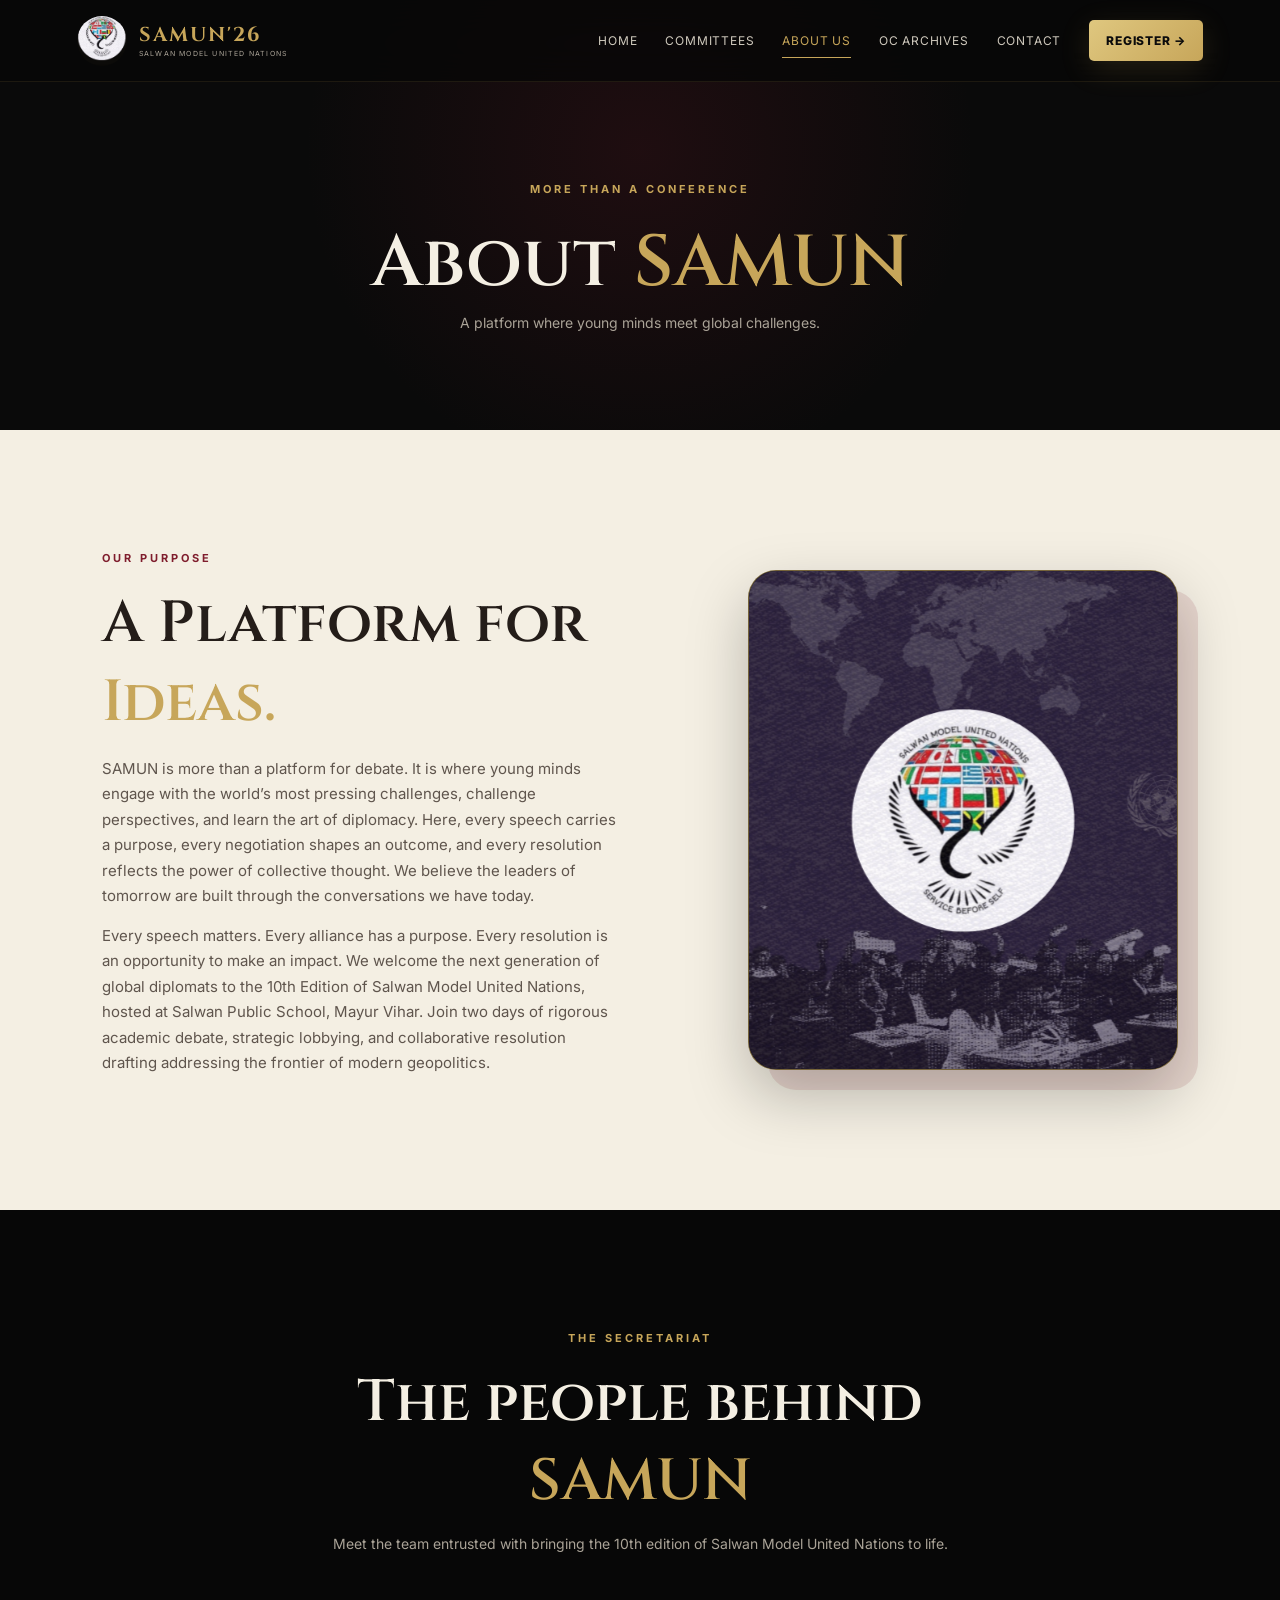
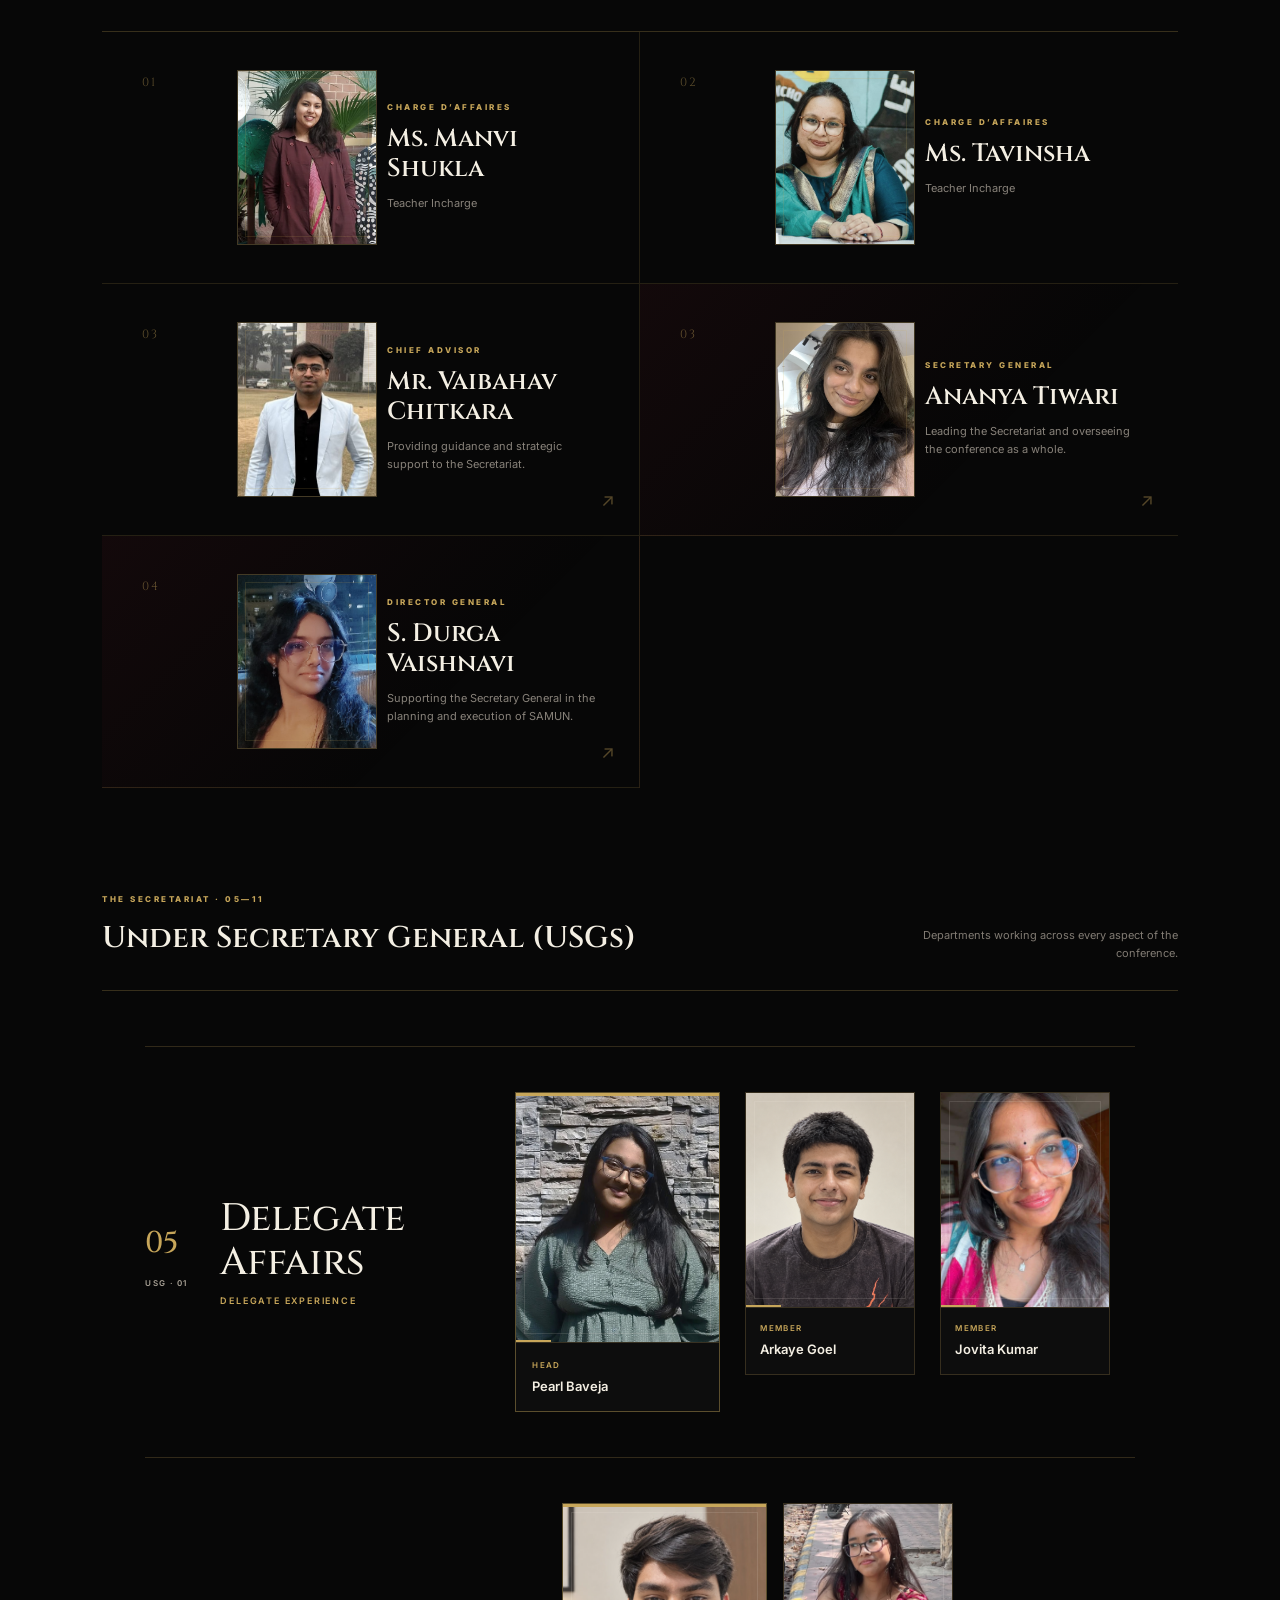
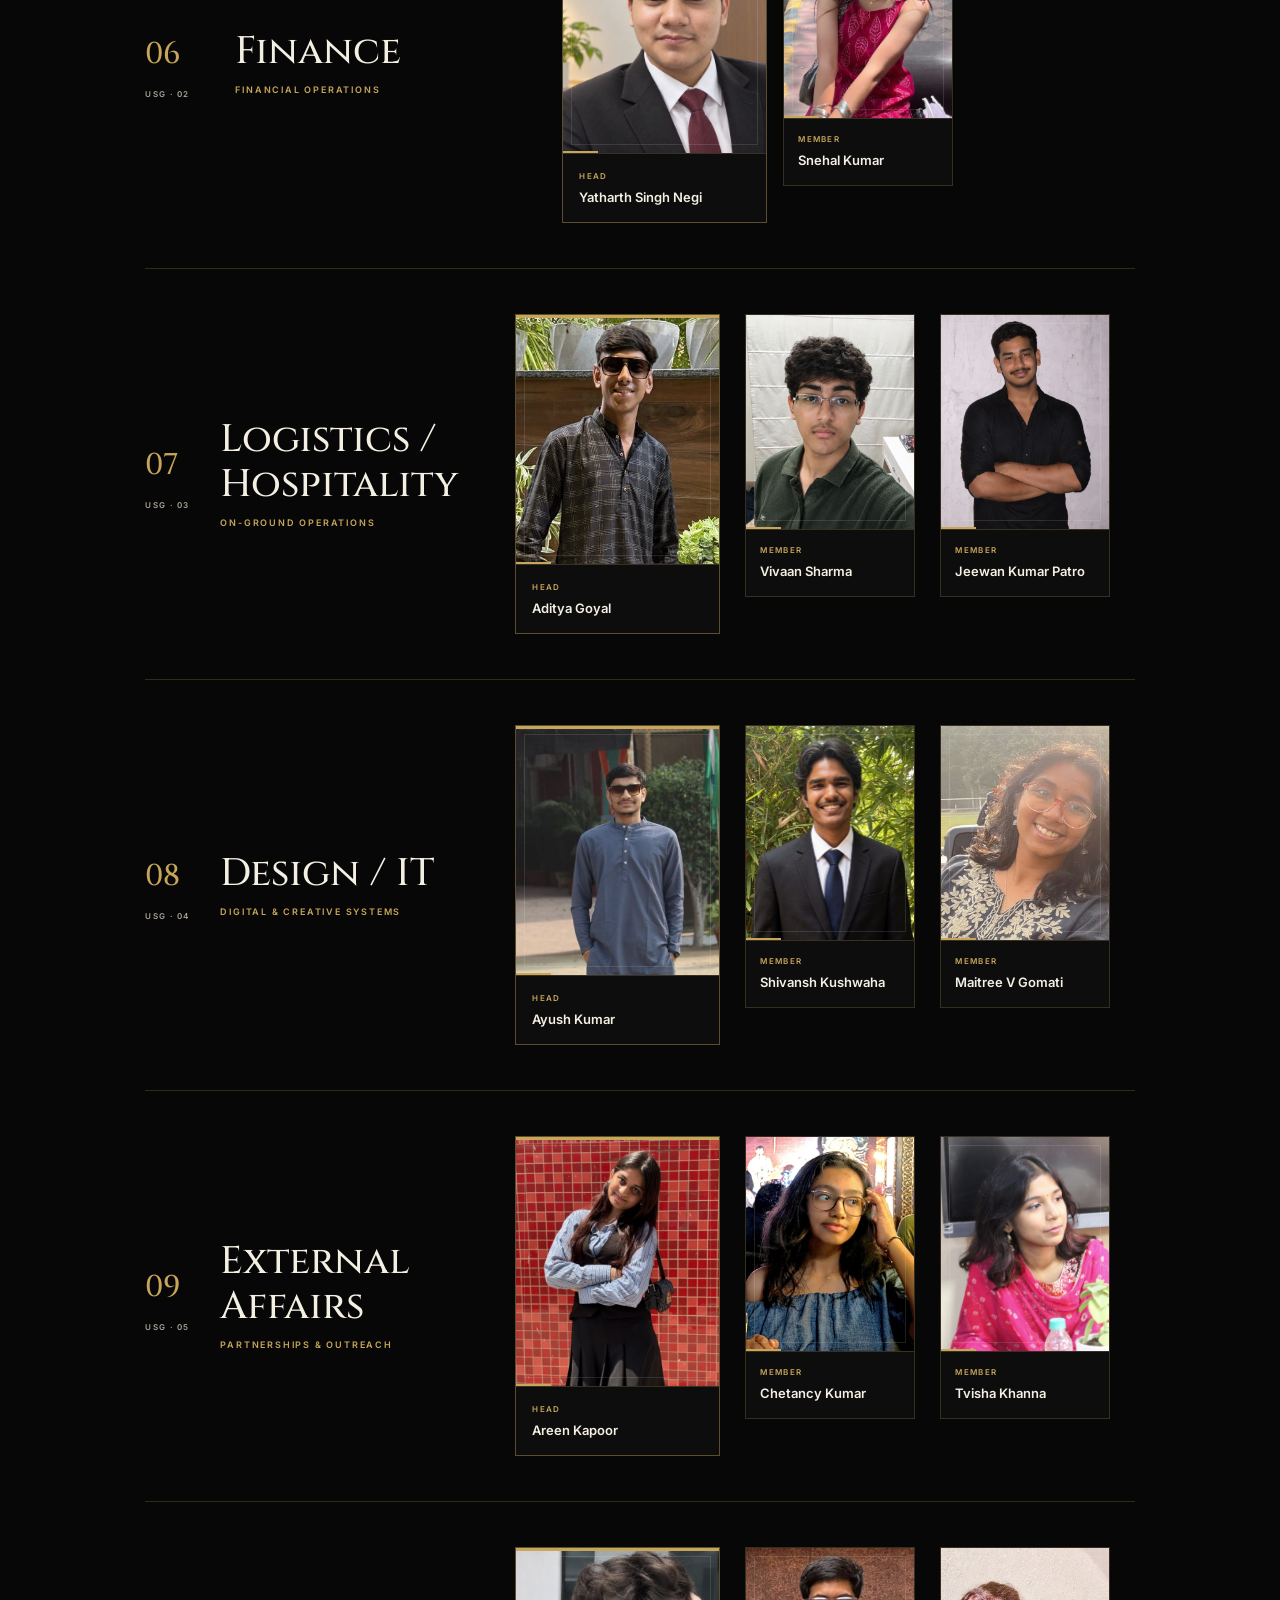
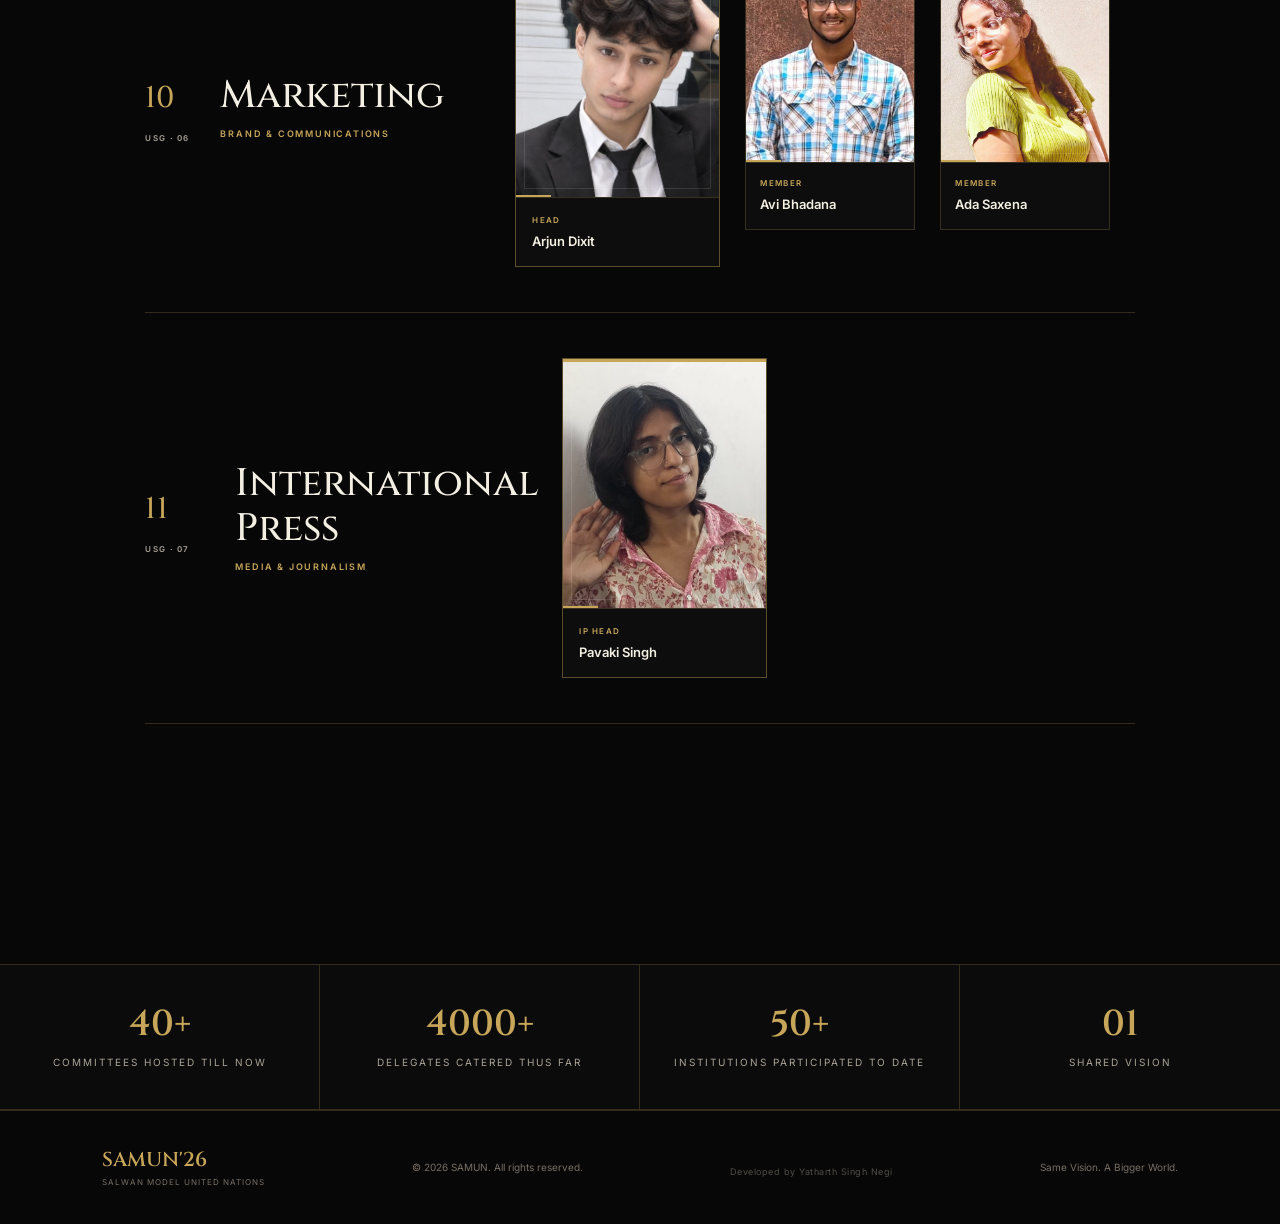
==== commit 9a8600e2: "Update about.html" ====
--- a/about.html
+++ b/about.html
@@ -302,7 +302,7 @@
     <div class="usg-header reveal">
 
         <div>
-            <span>THE SECRETARIAT · 05—10</span>
+            <span>THE SECRETARIAT · 05—11</span>
             <h3>Under Secretary General (USGs)</h3>
         </div>
 
@@ -714,7 +714,7 @@
                 <div class="usg-person usg-head">
 
                     <div class="usg-photo">
-                        <img src="OC/Pavaki.jpg"
+                        <img src="OC/Pavaki.jpeg"
                              alt="IP Head">
                     </div>
 
--- a/style.css
+++ b/style.css
@@ -7258,7 +7258,7 @@
 }
 
 .oc-gallery-heading h2 em {
-    color: var(--crimson);
+    color: var(--gold);
     font-style: normal;
 }
 
@@ -7530,3 +7530,32 @@
     }
 
 }
+
+.oc-page-hero-inner{
+    width:min(1380px,100%);
+    margin:0 auto;
+    text-align:center;
+}
+
+.oc-page-hero h1{
+    margin:0;
+    color:var(--ivory);
+    font-family:"Cinzel",serif;
+    font-size:clamp(52px,8vw,100px);
+    font-weight:500;
+    line-height:1;
+}
+
+.oc-page-hero h1 em{
+    color:var(--gold);
+    font-style:normal;
+}
+
+.oc-page-hero p{
+    max-width:560px;
+    margin:28px auto 0;
+    color:var(--muted);
+    font-family:"Inter",sans-serif;
+    font-size:13px;
+    line-height:1.8;
+}
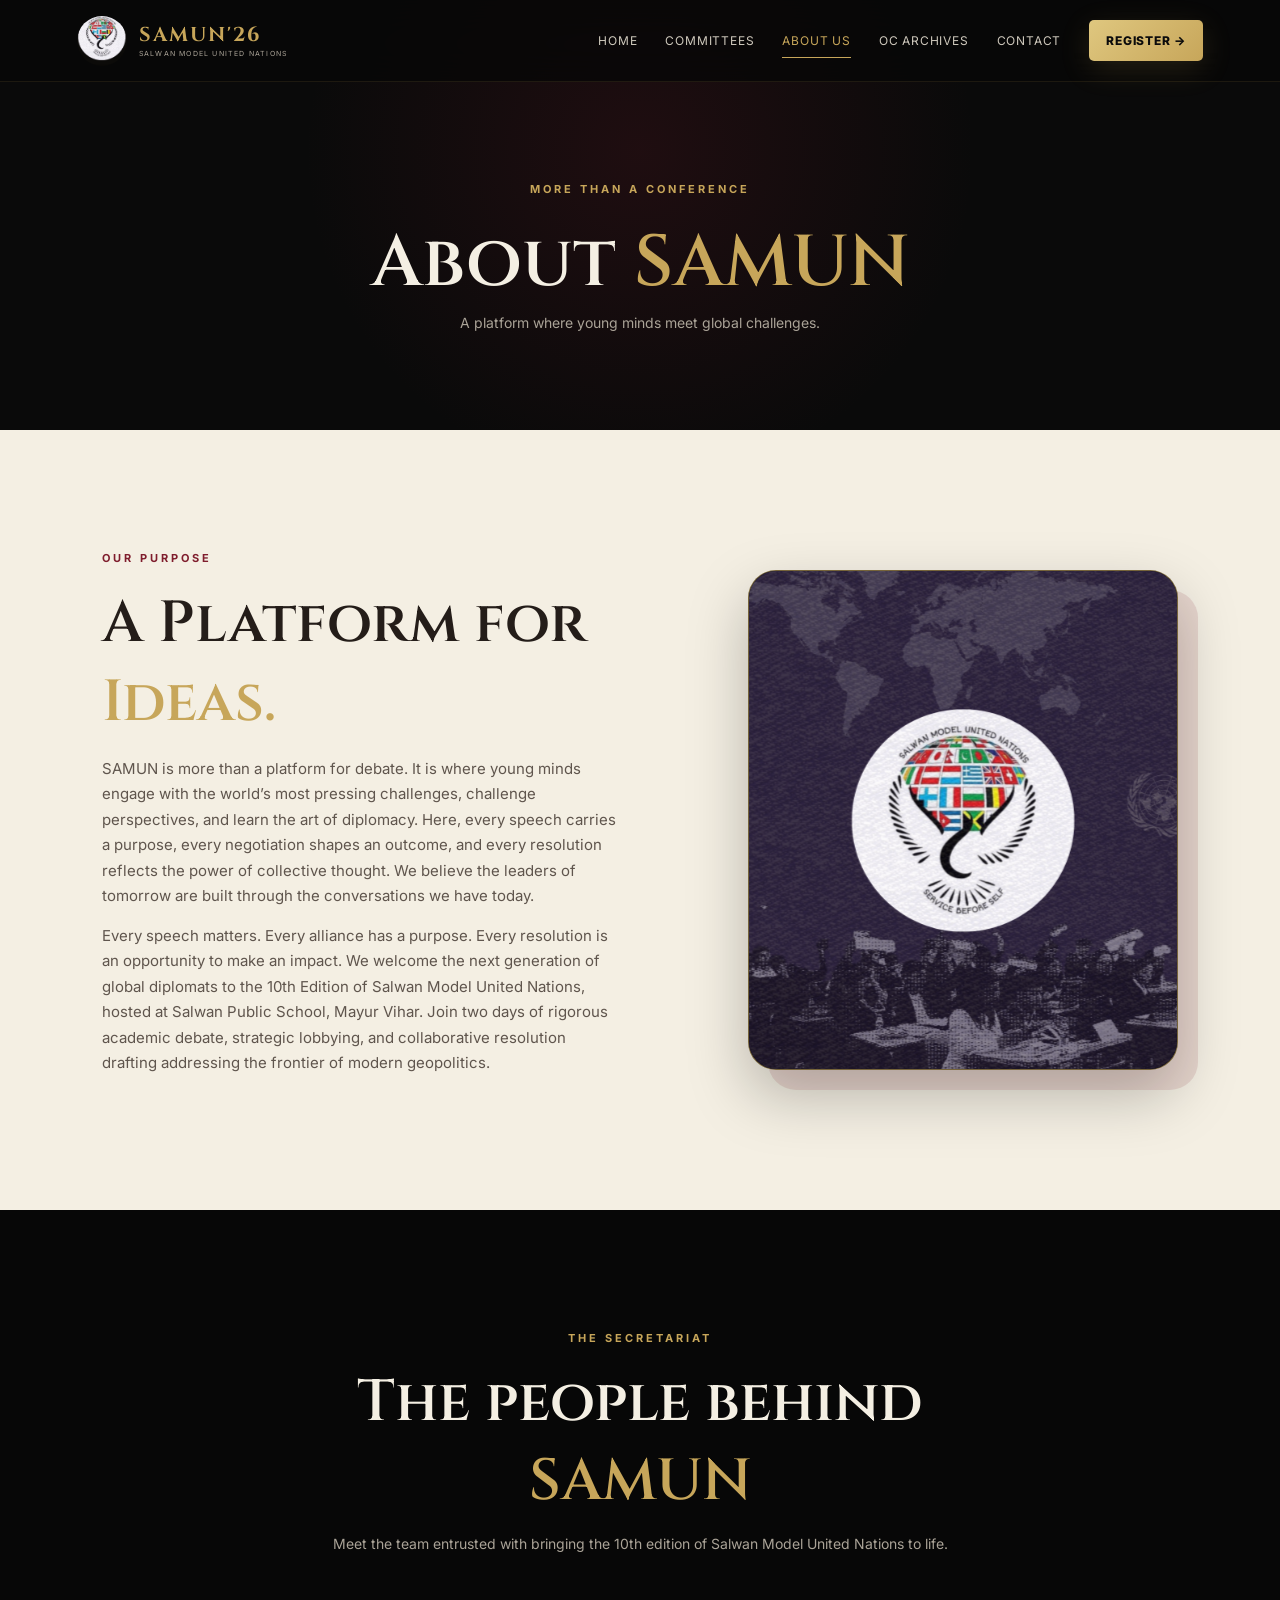
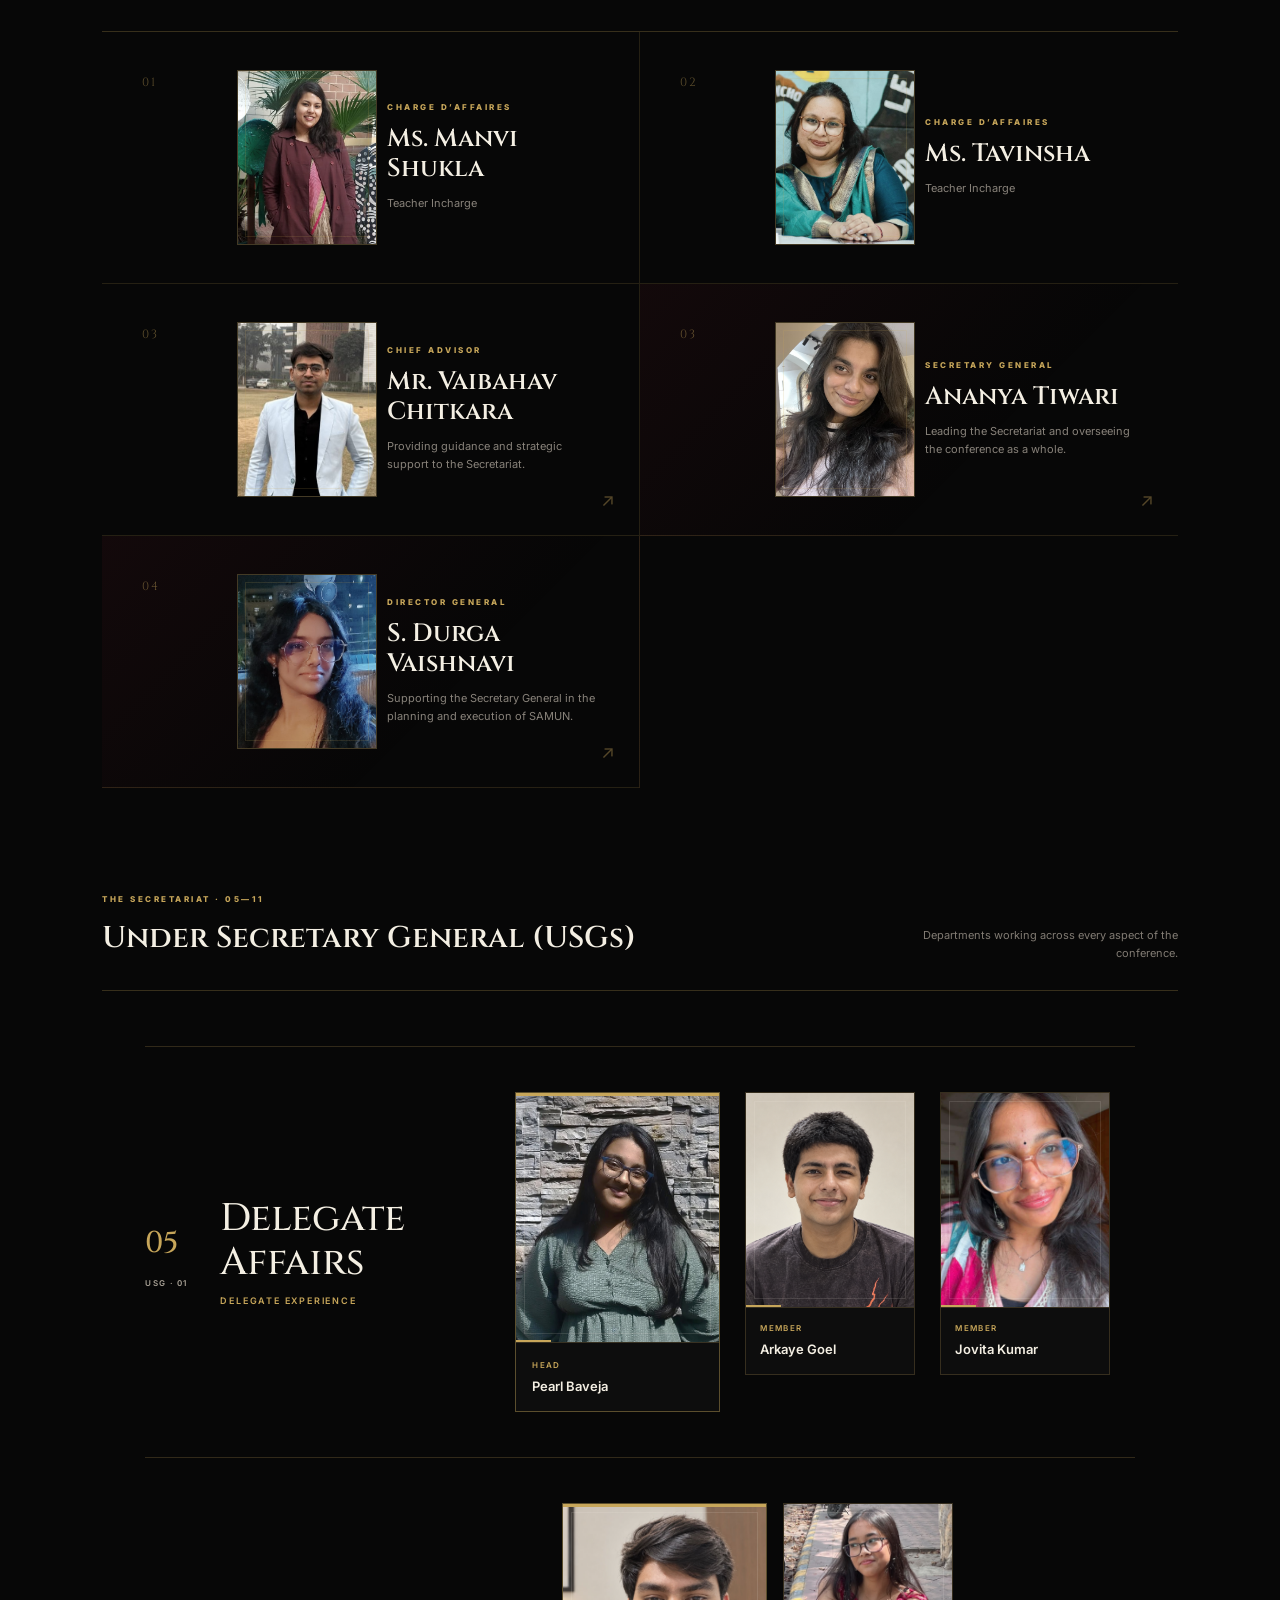
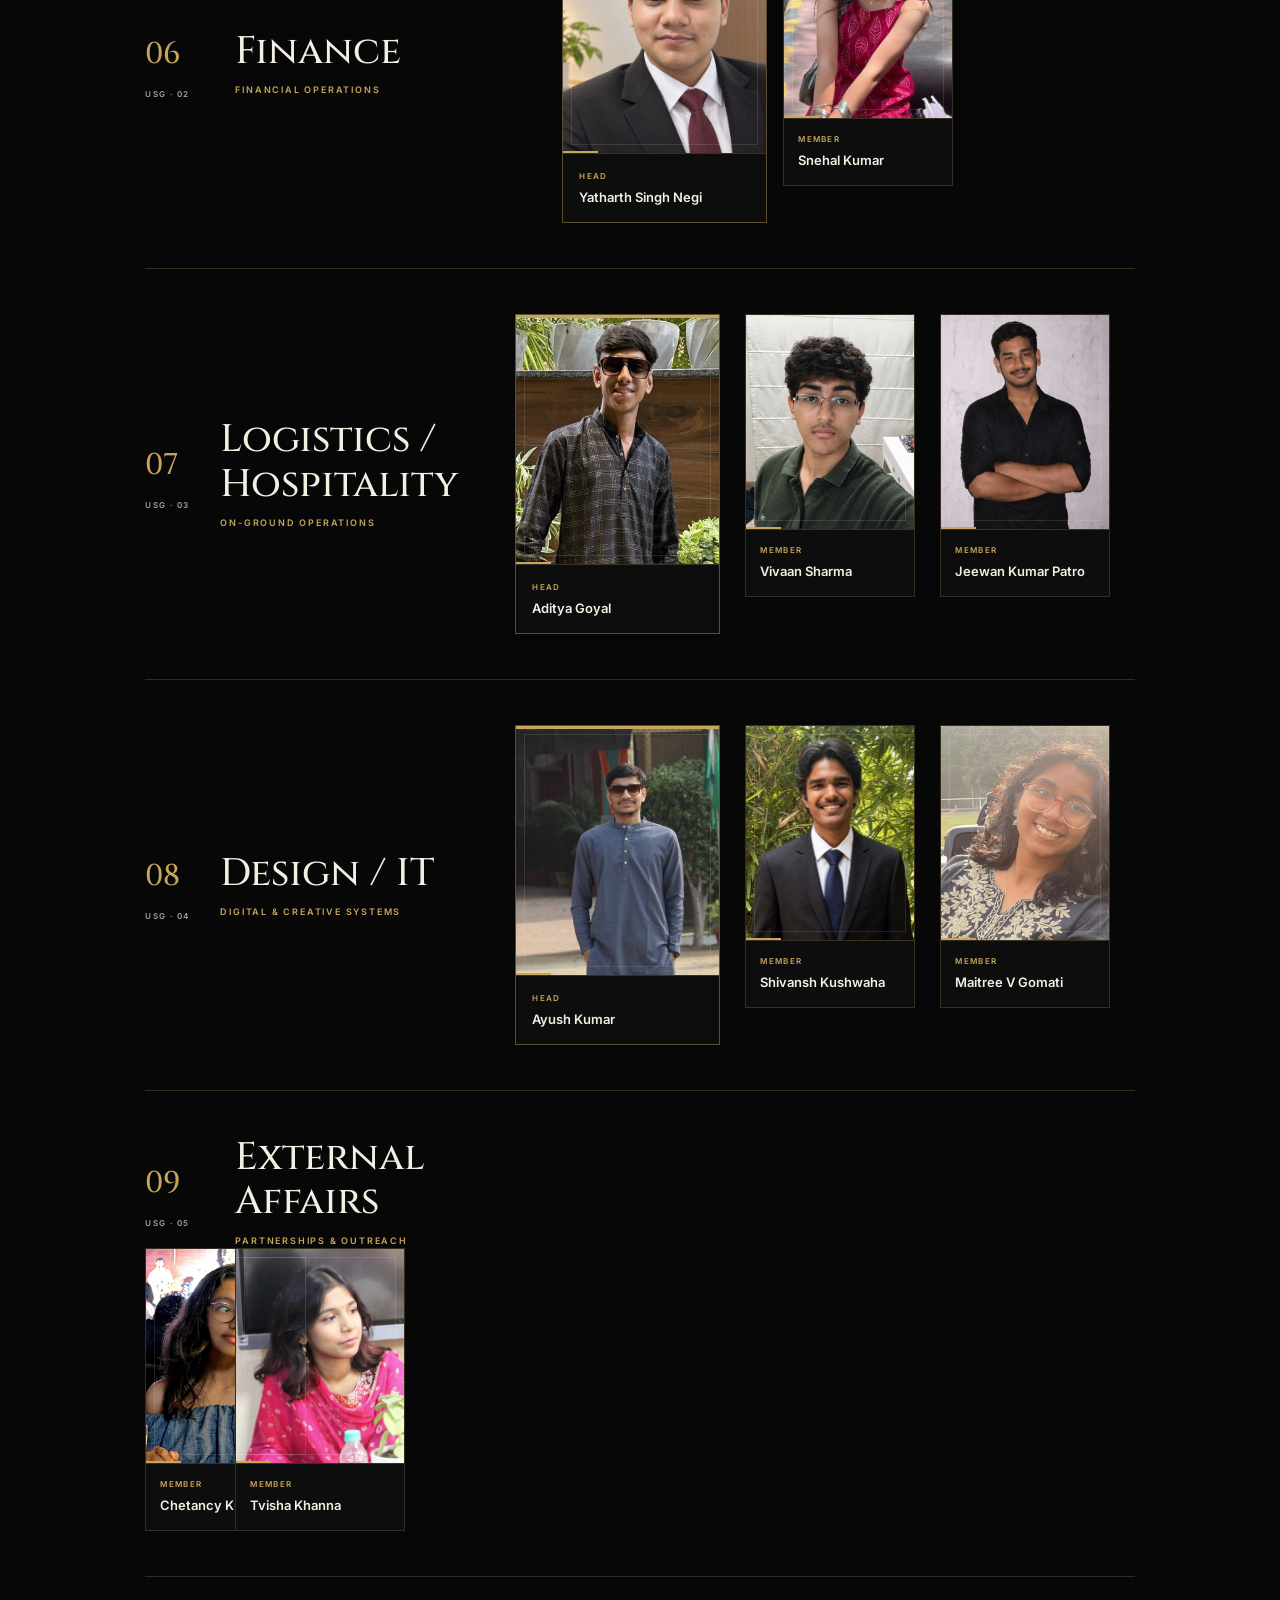
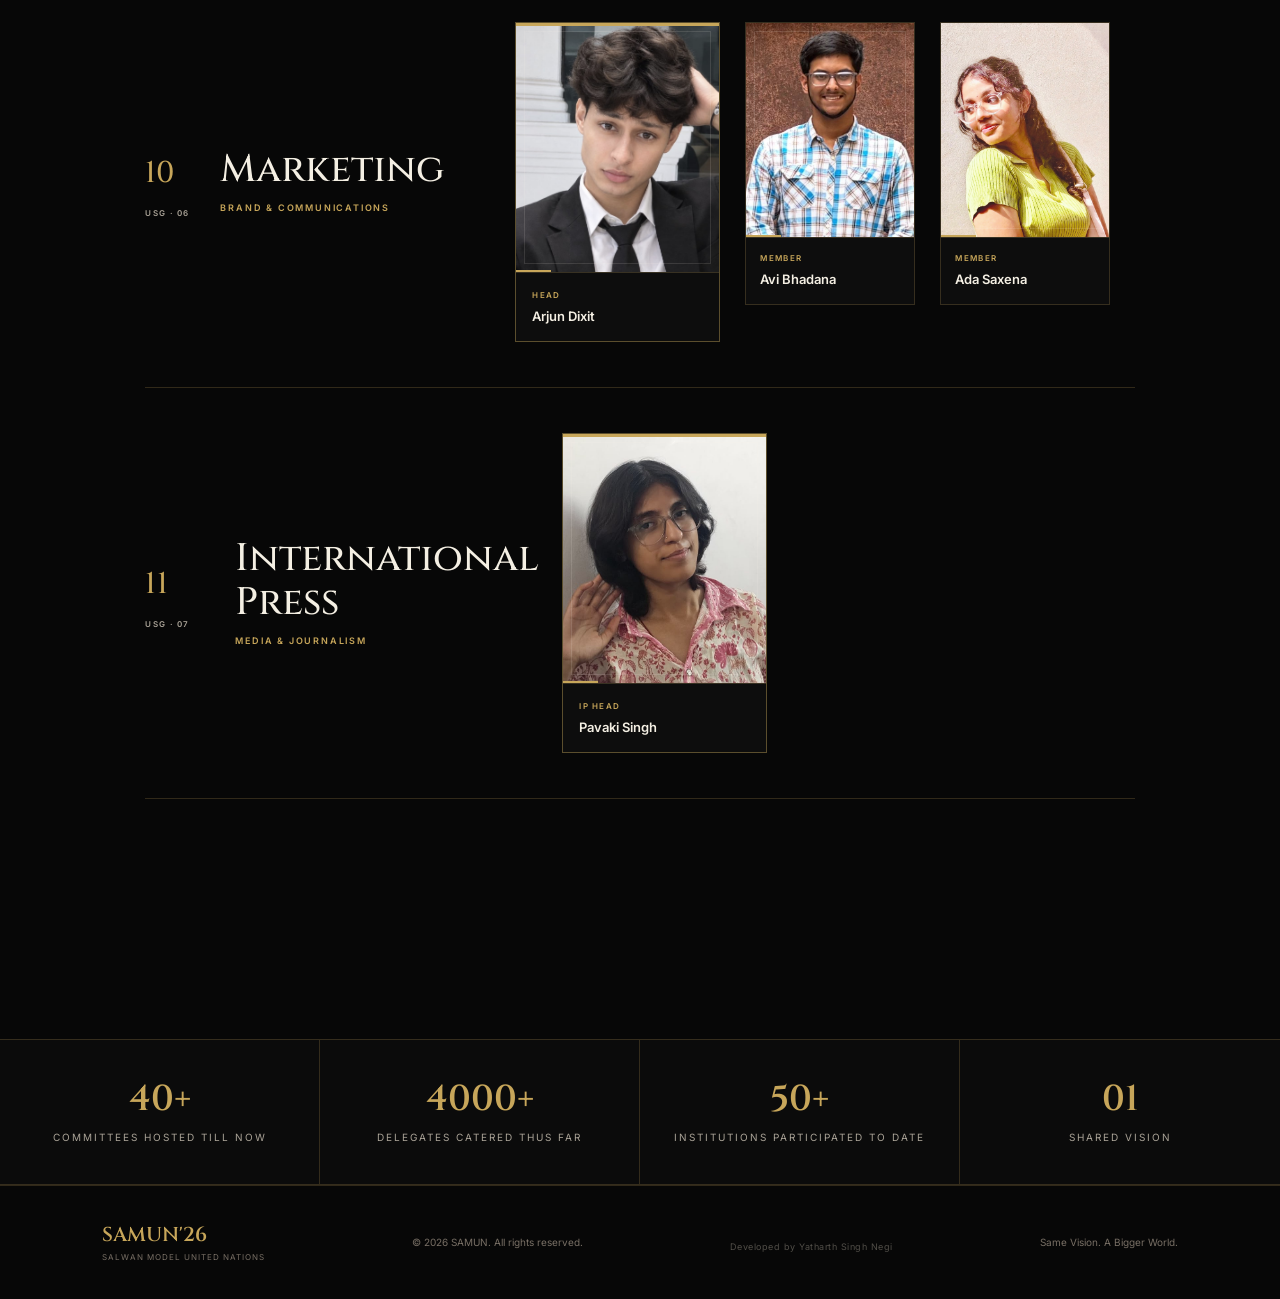
==== commit 27fe220a: "Update about.html" ====
--- a/about.html
+++ b/about.html
@@ -580,18 +580,7 @@
 
             <div class="usg-people">
 
-                <div class="usg-person usg-head">
-
-                    <div class="usg-photo">
-                        <img src="OC/Areen.jpeg"
-                             alt="Areen Kapoor">
-                    </div>
-
-                    <div class="usg-person-info">
-                        <span>HEAD</span>
-                        <strong>Areen Kapoor</strong>
-                    </div>
-
+                
                 </div>
 
 
--- a/style.css
+++ b/style.css
@@ -7559,3 +7559,139 @@
     font-size:13px;
     line-height:1.8;
 }
+
+/* =========================
+   PAYMENT SECTION
+========================= */
+
+.payment-section{
+    width:100%;
+    margin-top:75px;
+    padding-top:55px;
+    text-align:center;
+}
+
+.payment-divider{
+    width:100%;
+    height:1px;
+    margin-bottom:38px;
+    background:rgba(199,166,90,.18);
+    position:relative;
+}
+
+.payment-divider::before{
+    content:"";
+    position:absolute;
+    left:50%;
+    top:0;
+    width:70px;
+    height:2px;
+    transform:translateX(-50%);
+    background:var(--gold);
+}
+
+.payment-label{
+    margin-bottom:14px;
+    color:var(--gold);
+    font-family:"Inter",sans-serif;
+    font-size:9px;
+    font-weight:700;
+    letter-spacing:2.5px;
+}
+
+.payment-section h3{
+    margin:0 0 14px;
+    color:var(--ivory);
+    font-family:"Cinzel",serif;
+    font-size:clamp(30px,5vw,44px);
+    font-weight:600;
+    line-height:1.15;
+}
+
+.payment-section h3 em{
+    color:var(--gold);
+    font-style:normal;
+}
+
+.payment-text{
+    max-width:500px;
+    margin:0 auto 28px;
+    color:#8f8980;
+    font-family:"Inter",sans-serif;
+    font-size:12px;
+    line-height:1.7;
+}
+
+/* PAYMENT BUTTON */
+.payment-button{
+    min-width:330px;
+    min-height:70px;
+    box-sizing:border-box;
+
+    display:inline-flex;
+    align-items:center;
+    justify-content:center;
+    gap:18px;
+
+    padding:18px 28px;
+
+    border:1px solid rgba(199,166,90,.45);
+    border-radius:5px;
+
+    background:transparent;
+    color:var(--gold);
+
+    font-family:"Inter",sans-serif;
+    font-size:13px;
+    font-weight:800;
+    letter-spacing:3px;
+
+    text-decoration:none;
+
+    transition:
+        background .3s ease,
+        border-color .3s ease,
+        color .3s ease,
+        transform .3s ease,
+        box-shadow .3s ease;
+}
+
+.payment-button span{
+    font-size:24px;
+    font-weight:400;
+    line-height:1;
+    transition:transform .3s ease;
+}
+
+.payment-button:hover{
+    background:rgba(199,166,90,.06);
+    border-color:var(--gold);
+    color:var(--gold-light);
+    transform:translateY(-4px);
+    box-shadow:0 10px 25px rgba(0,0,0,.2);
+}
+
+.payment-button:hover span{
+    transform:translate(4px,-3px);
+}
+
+@media(max-width:700px){
+
+    .payment-section{
+        margin-top:60px;
+        padding-top:45px;
+    }
+
+    .payment-button{
+        width:100%;
+        min-width:0;
+        min-height:62px;
+        font-size:11px;
+        letter-spacing:2.2px;
+    }
+
+    .payment-text{
+        font-size:11px;
+        max-width:90%;
+    }
+}
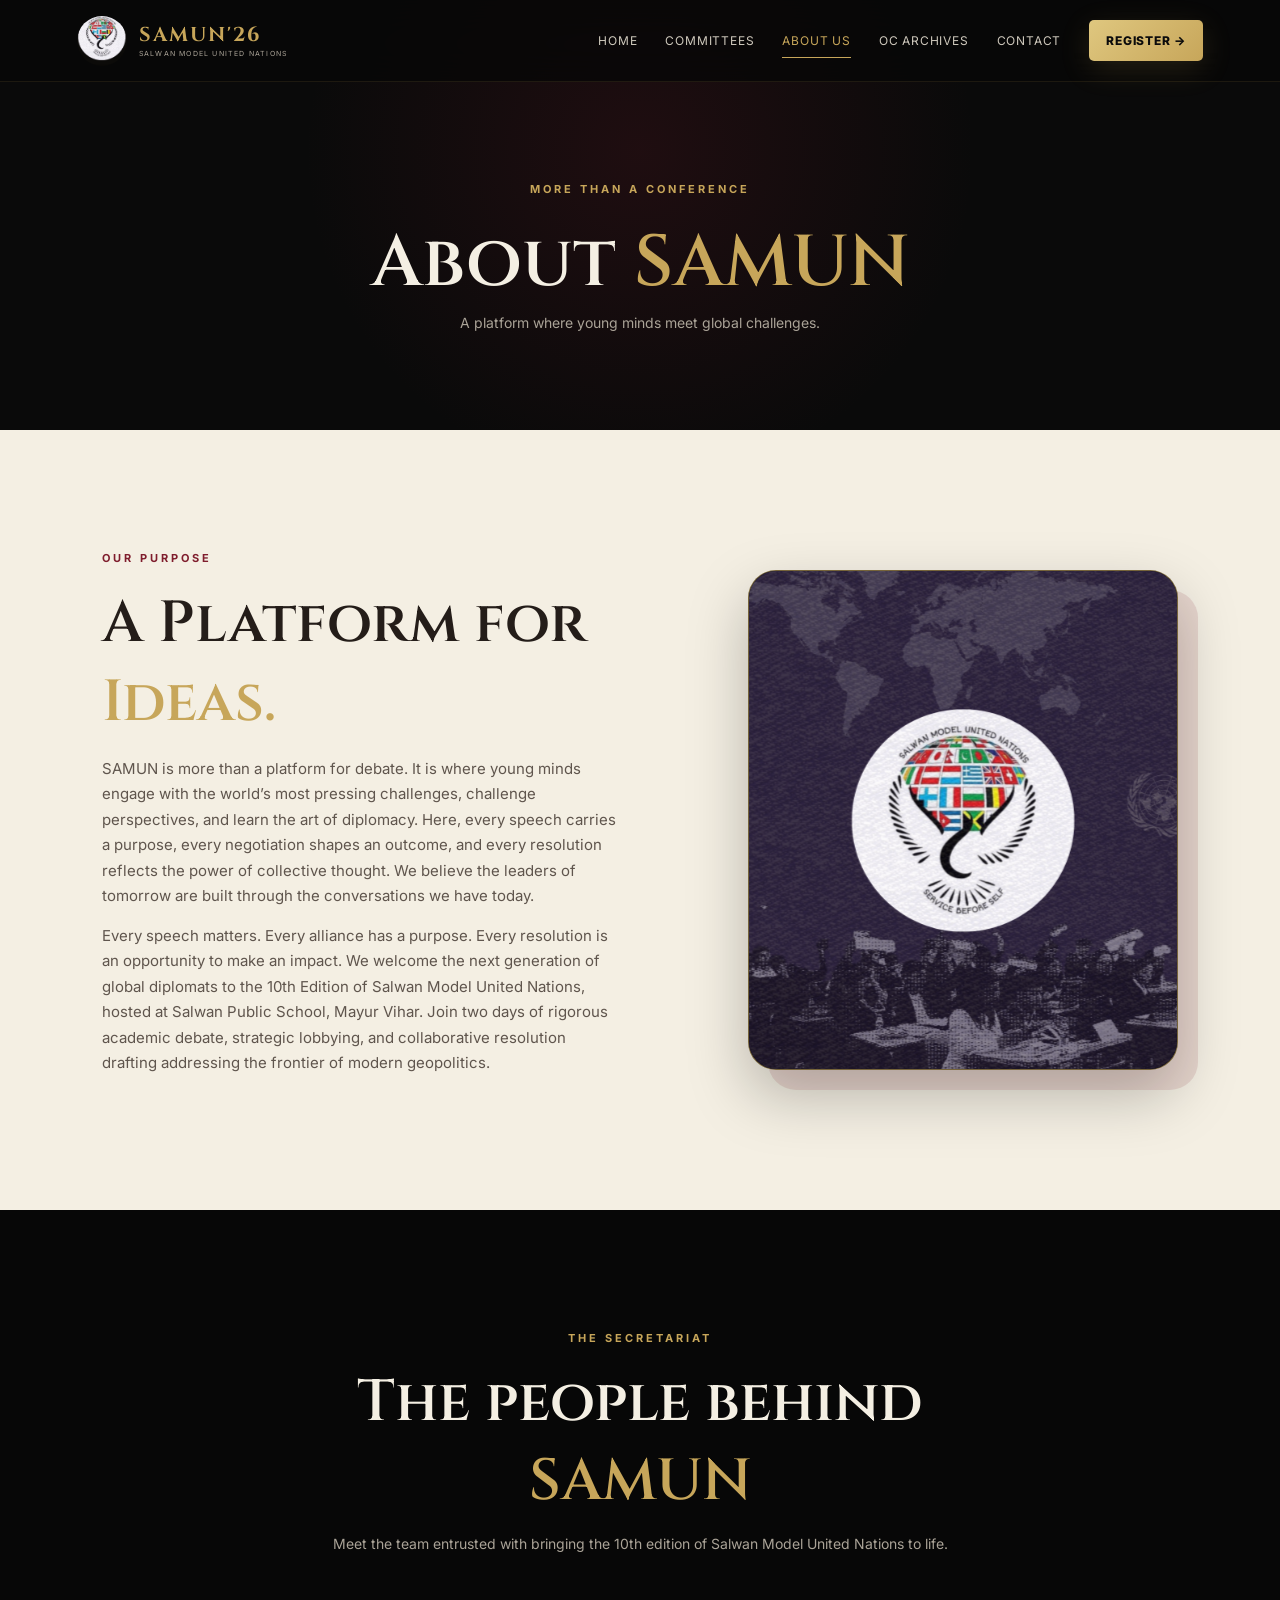
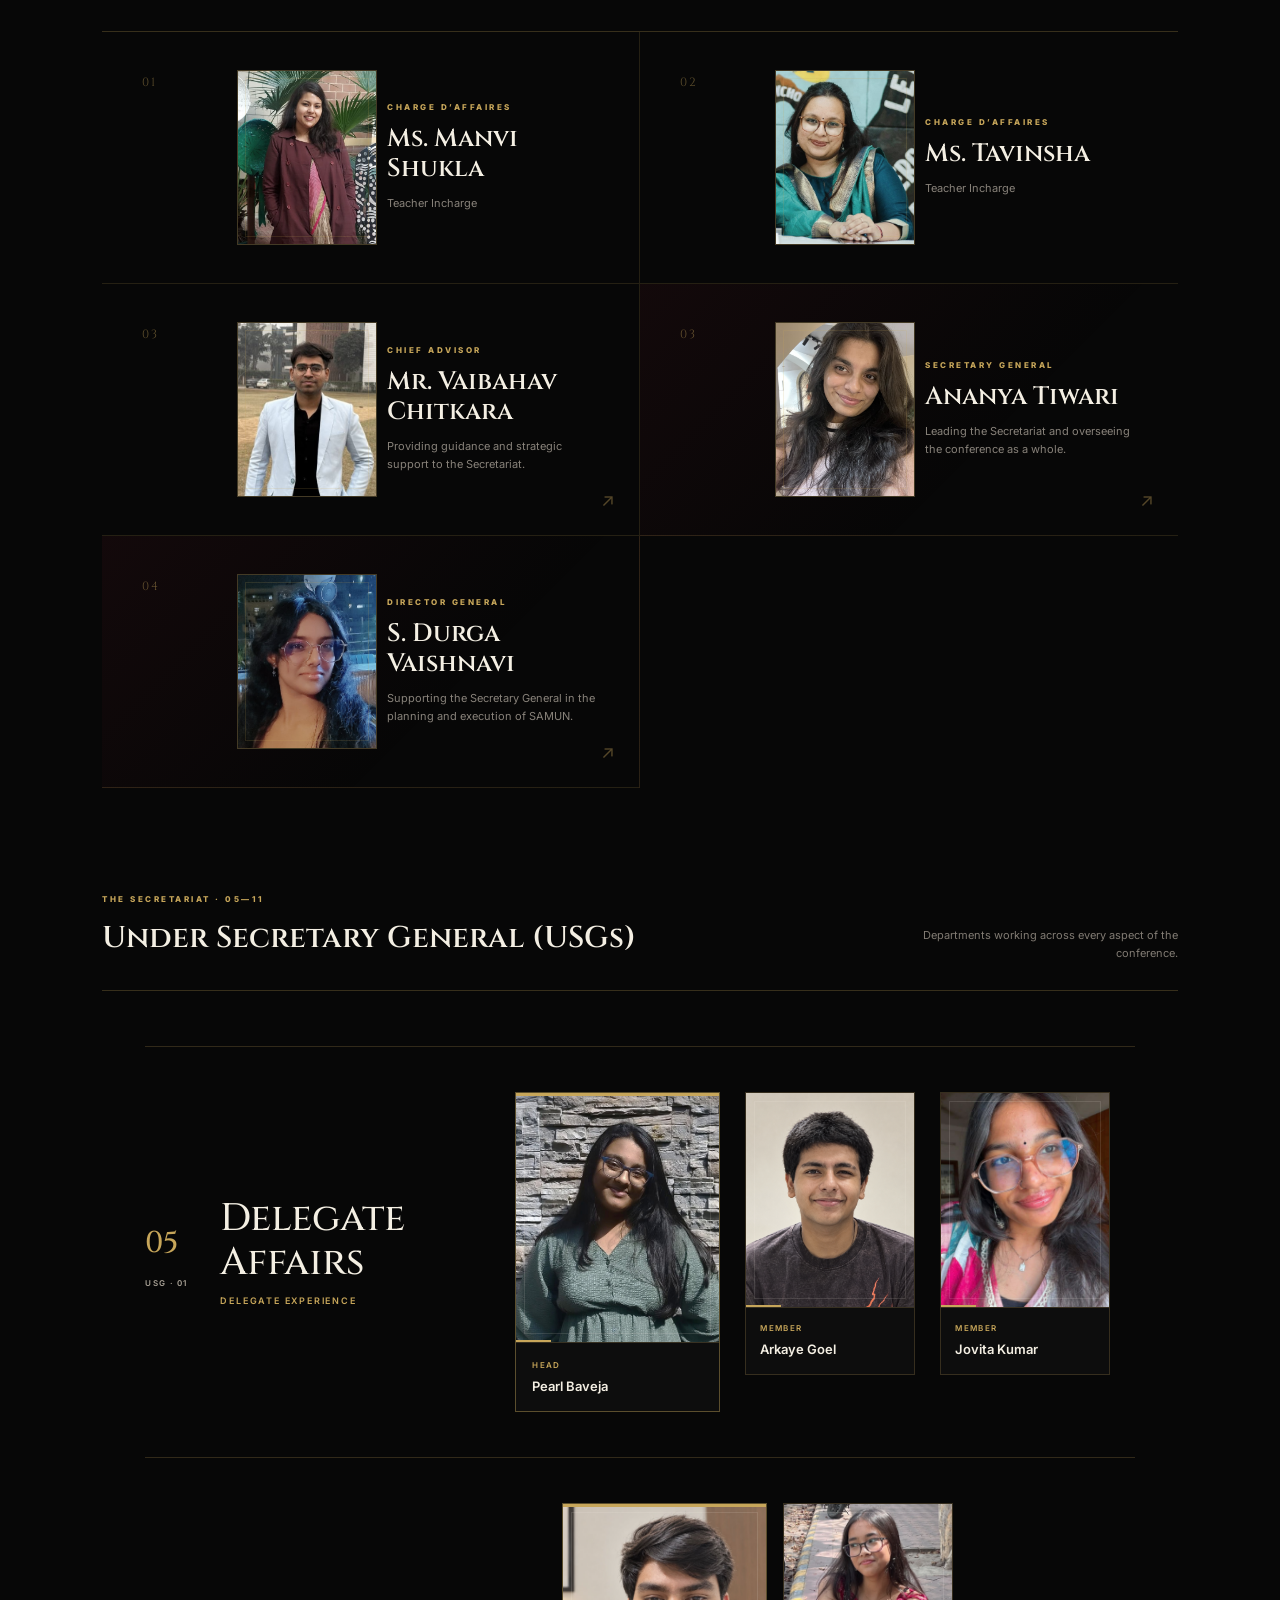
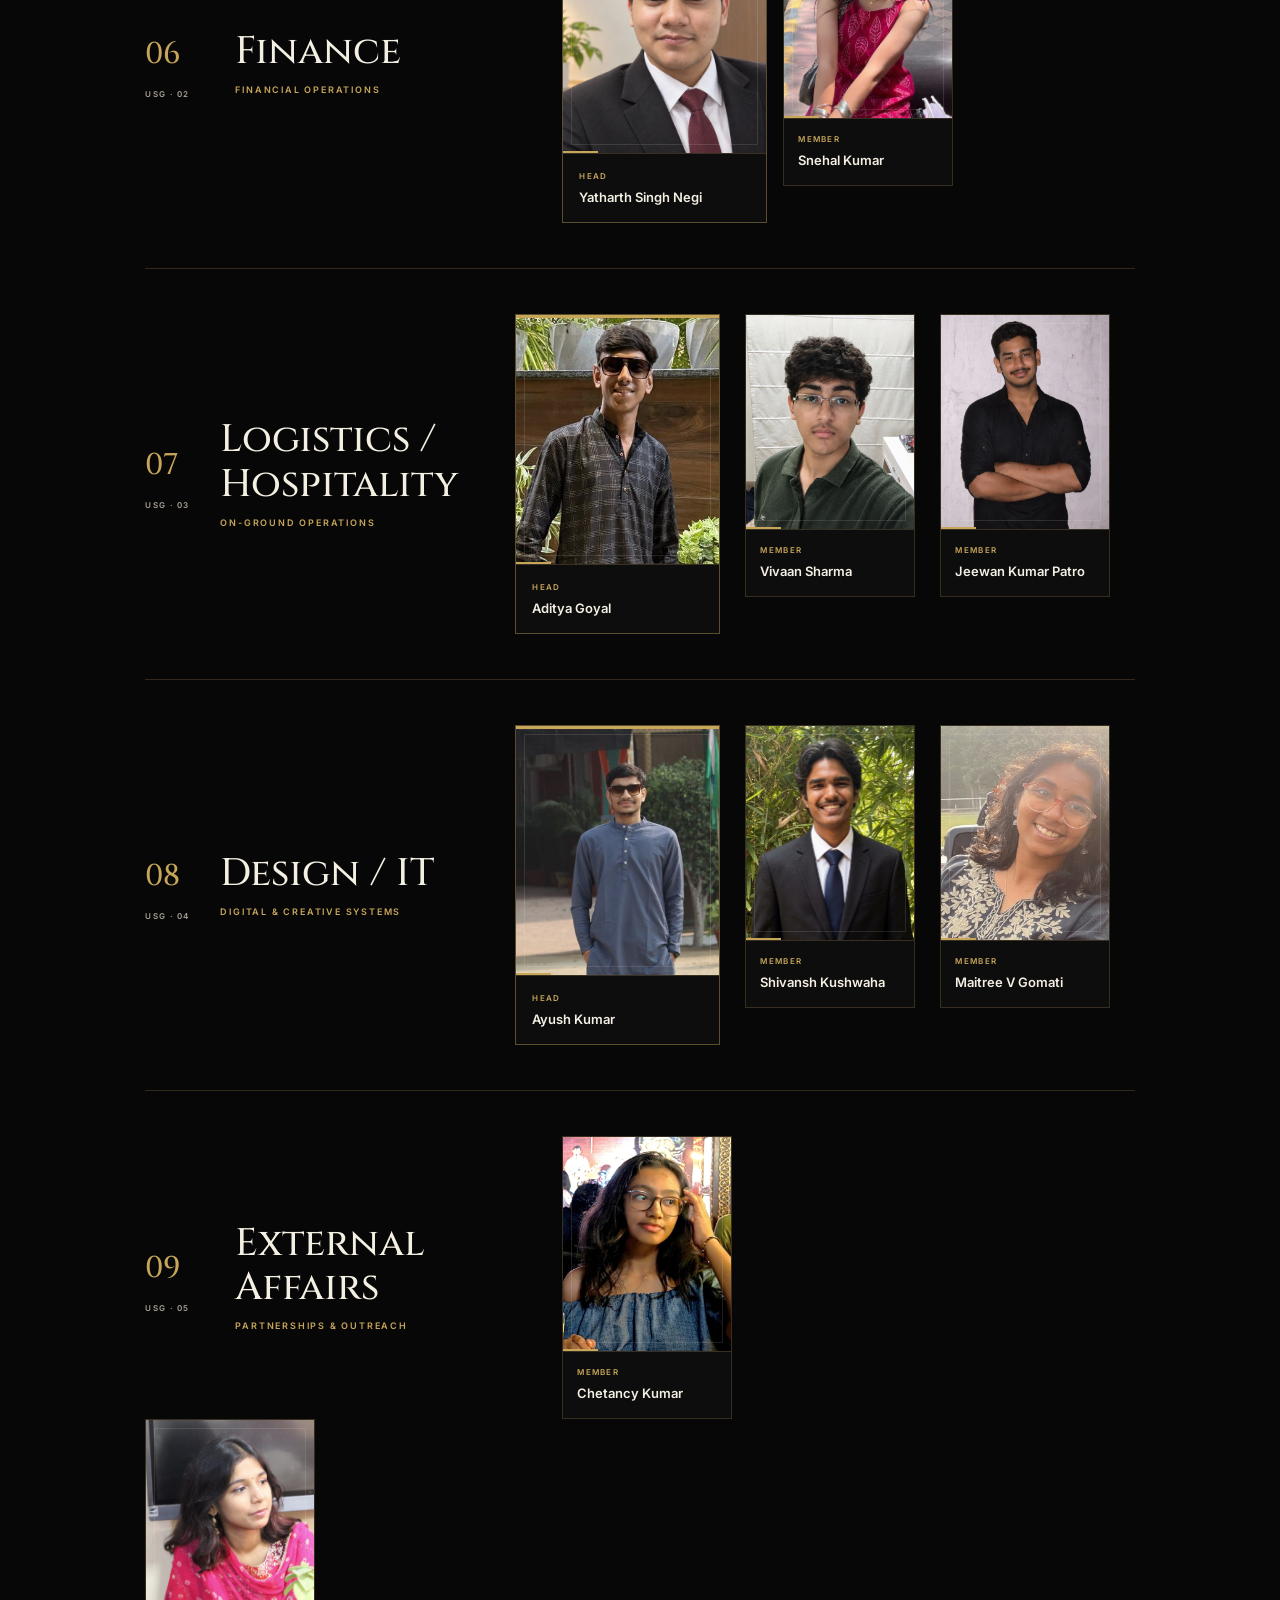
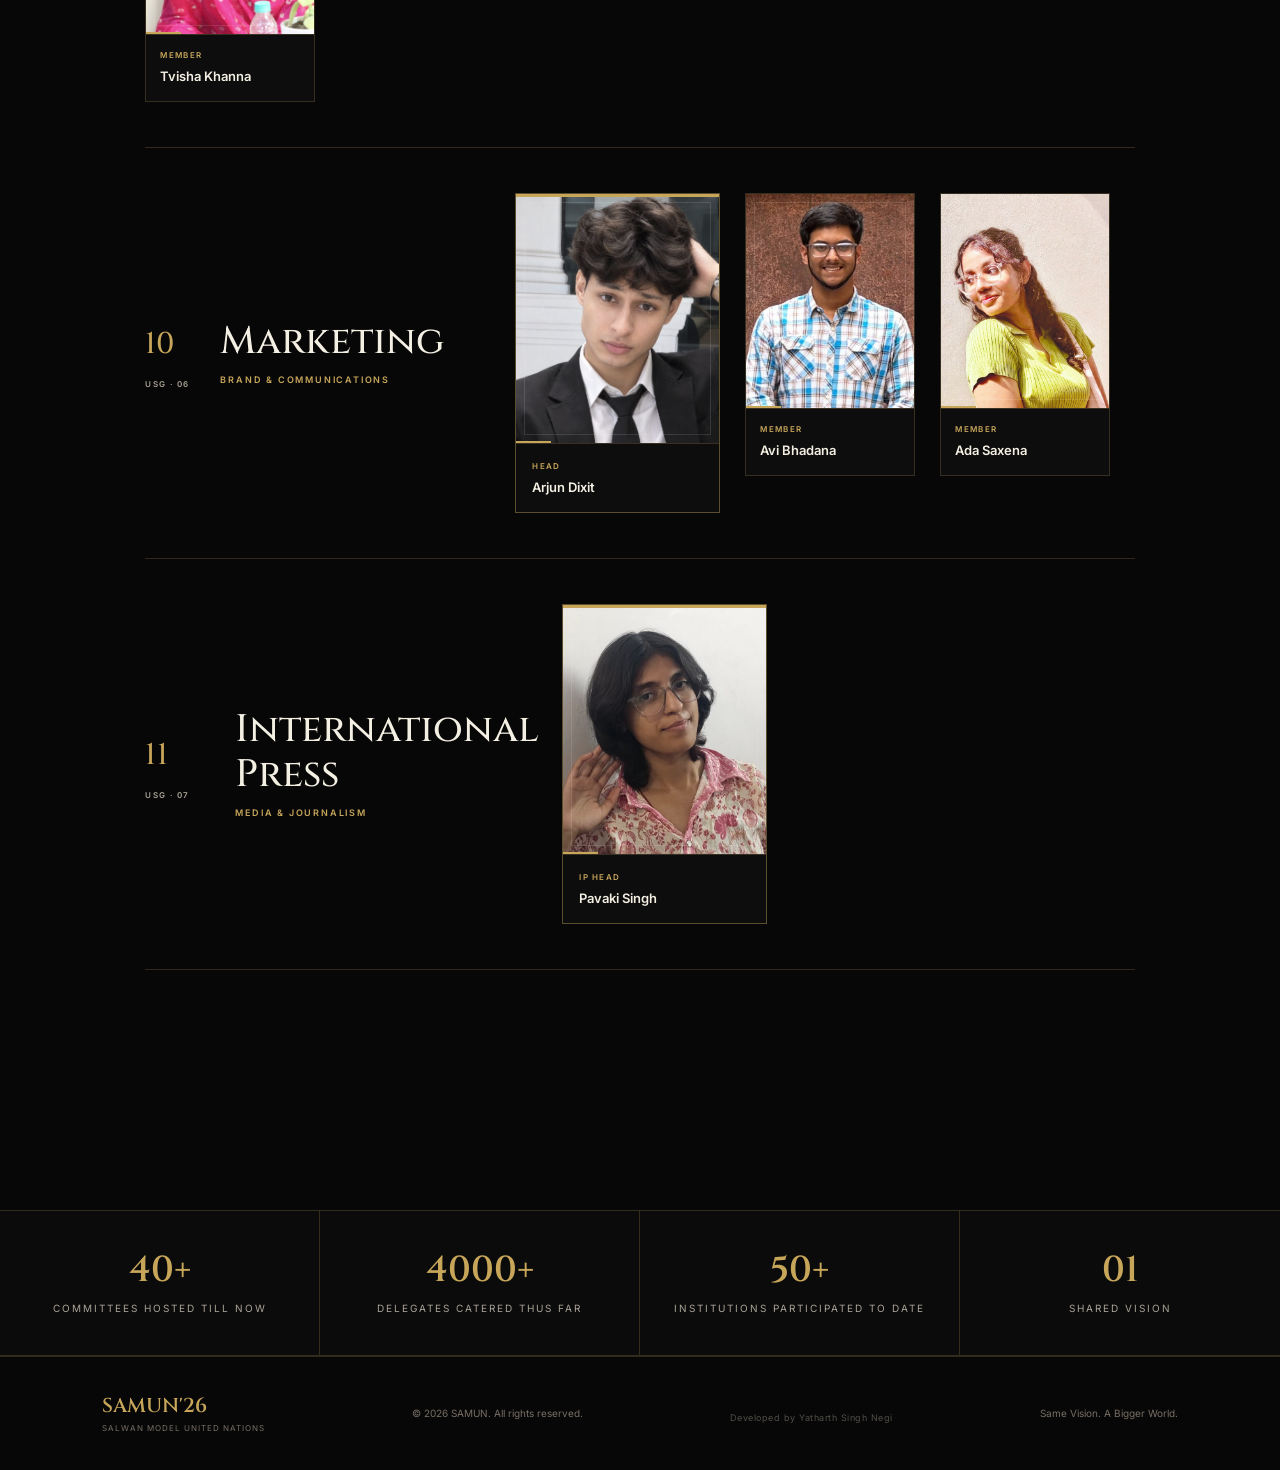
==== commit 72e03cd2: "Update about.html" ====
--- a/about.html
+++ b/about.html
@@ -578,12 +578,6 @@
                 <p>PARTNERSHIPS & OUTREACH</p>
             </div>
 
-            <div class="usg-people">
-
-                
-                </div>
-
-
                 <div class="usg-person">
 
                     <div class="usg-photo">
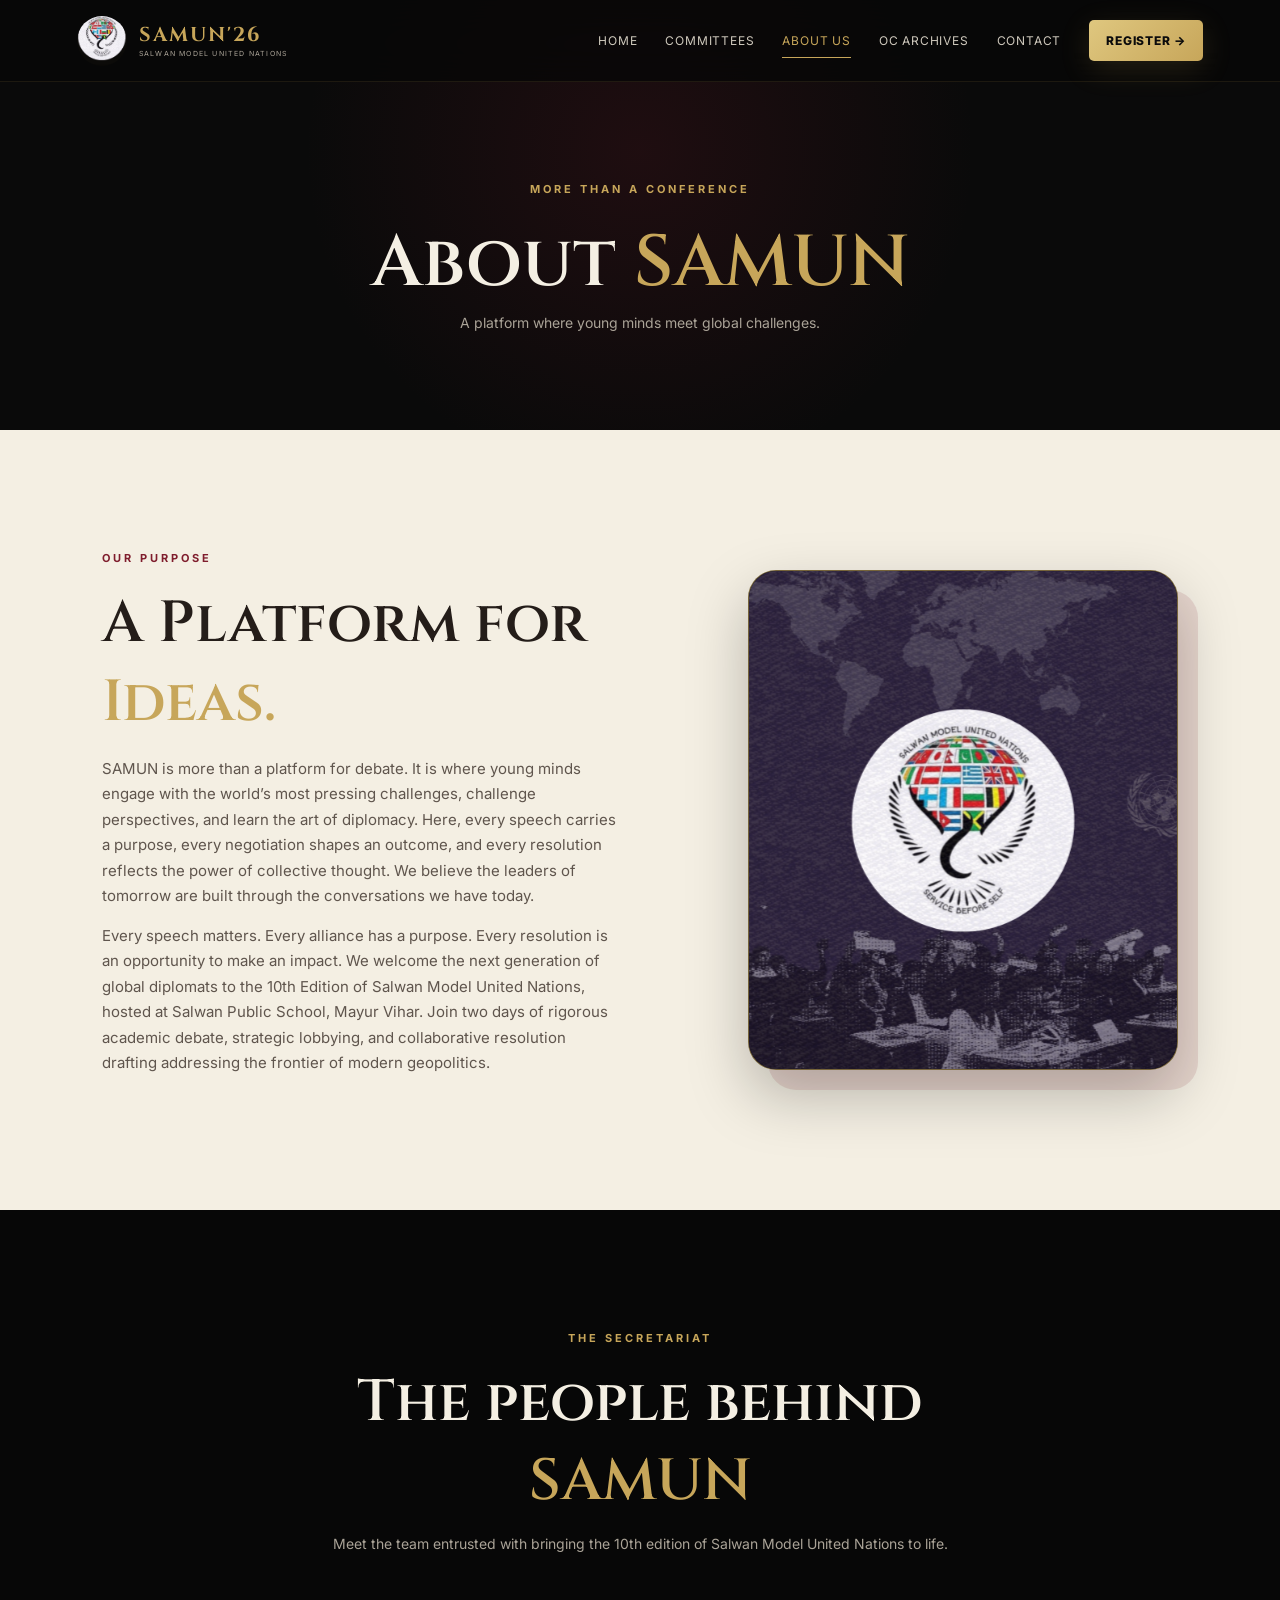
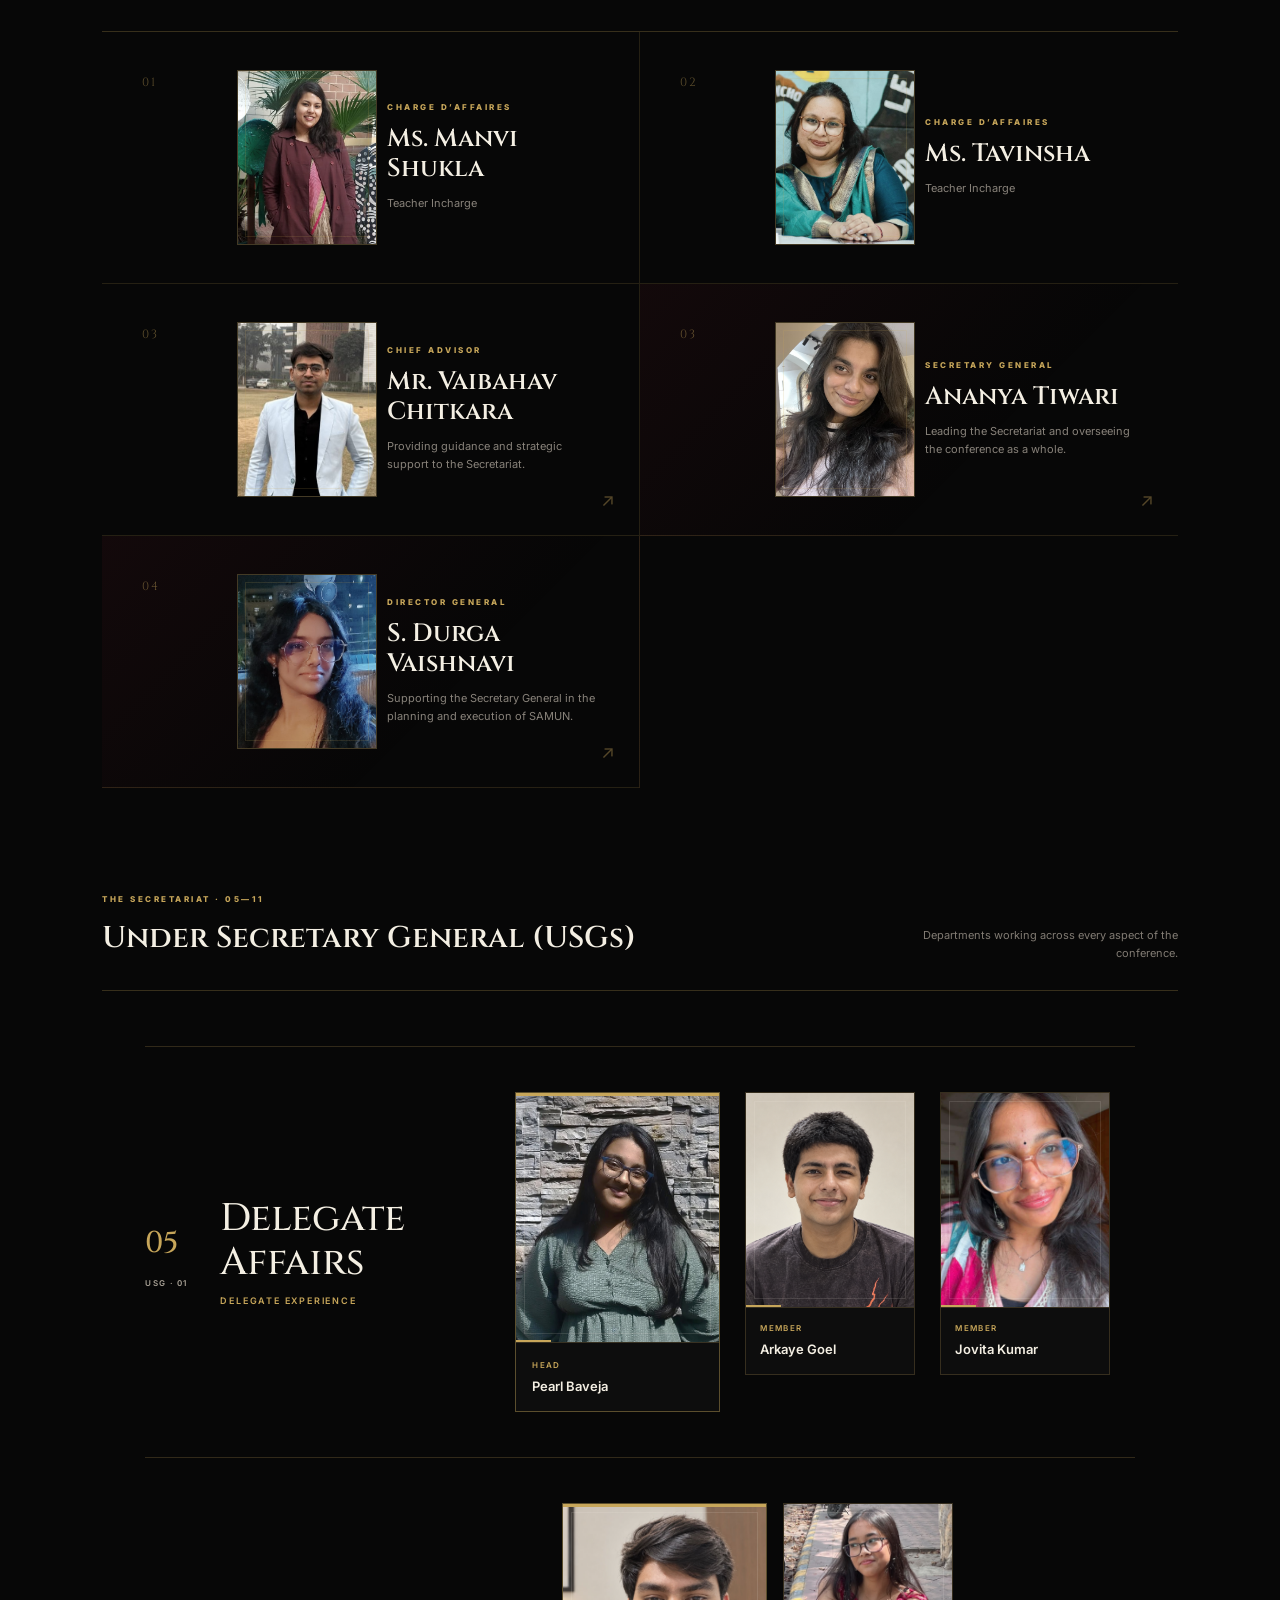
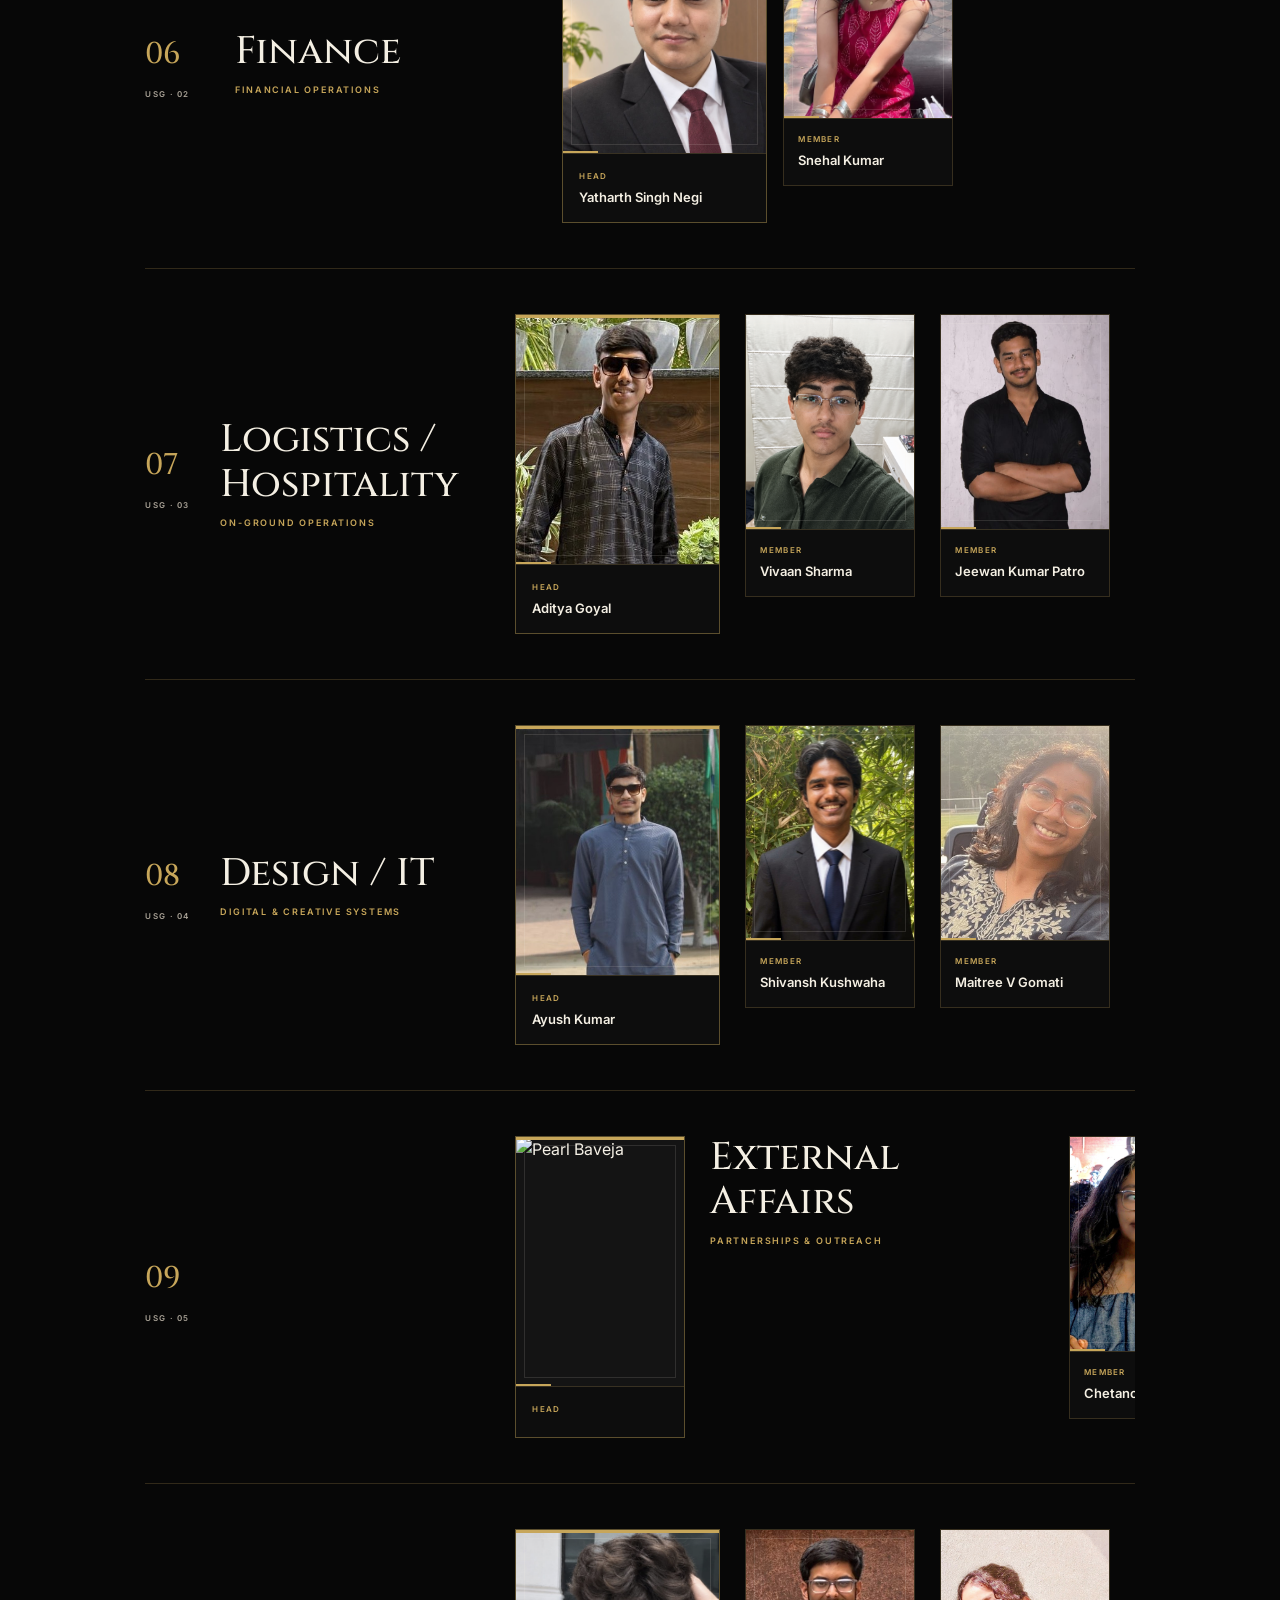
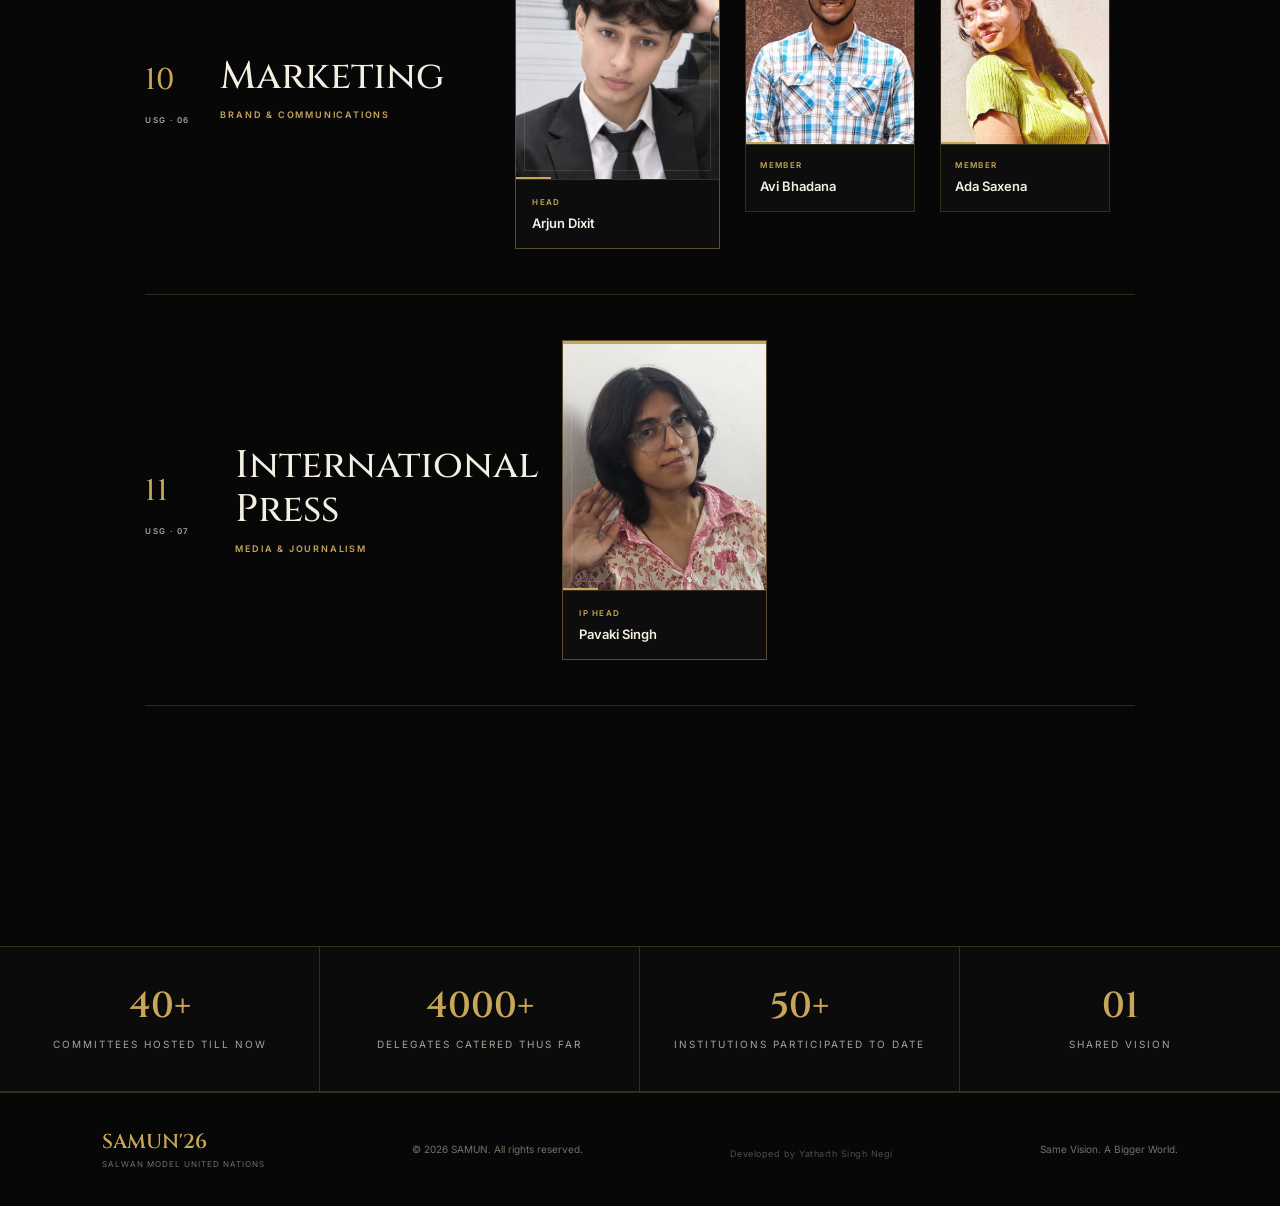
==== commit f14548f4: "Update about.html" ====
--- a/about.html
+++ b/about.html
@@ -573,6 +573,22 @@
                 <small>USG · 05</small>
             </div>
 
+            <div class="usg-people">
+
+                <div class="usg-person usg-head">
+
+                    <div class="usg-photo">
+                        <img src=""
+                             alt="Pearl Baveja">
+                    </div>
+
+                    <div class="usg-person-info">
+                        <span>HEAD</span>
+                        <strong></strong>
+                    </div>
+
+                </div>
+
             <div class="usg-department-title">
                 <h3>External Affairs</h3>
                 <p>PARTNERSHIPS & OUTREACH</p>
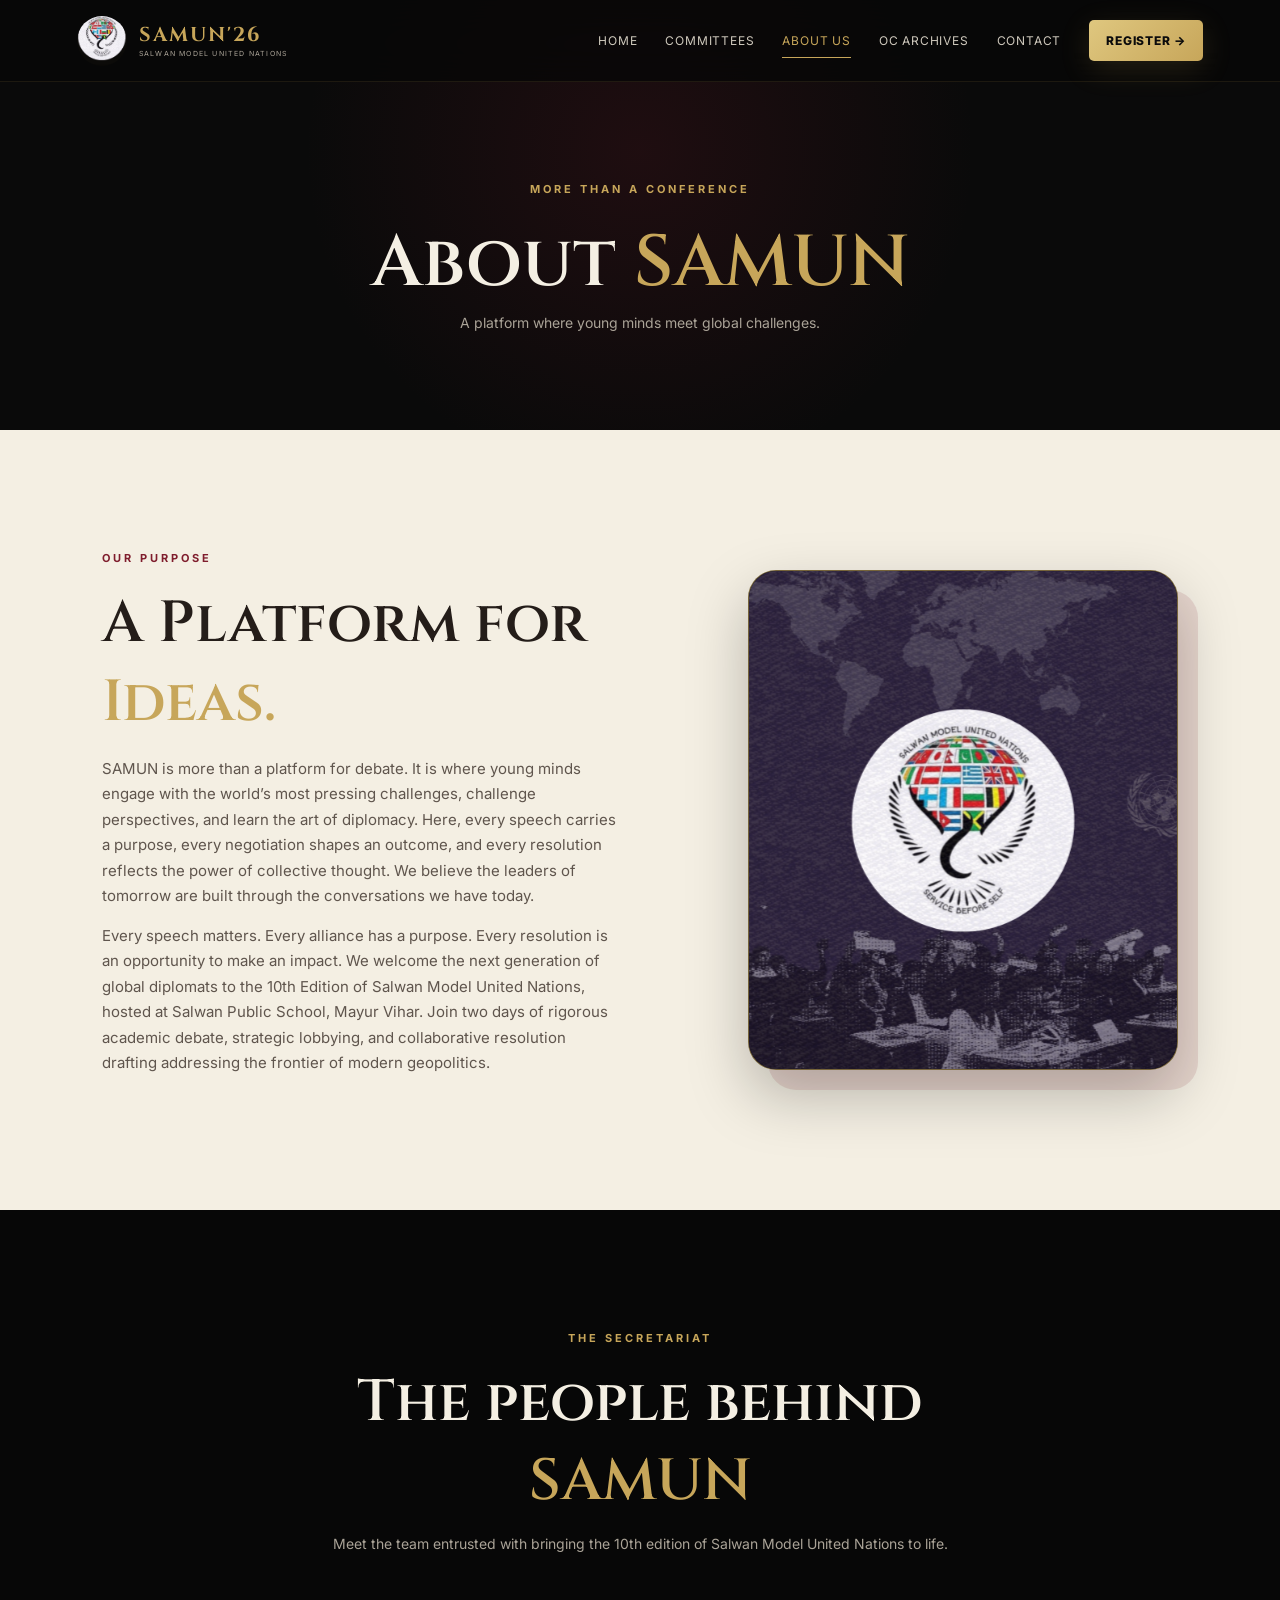
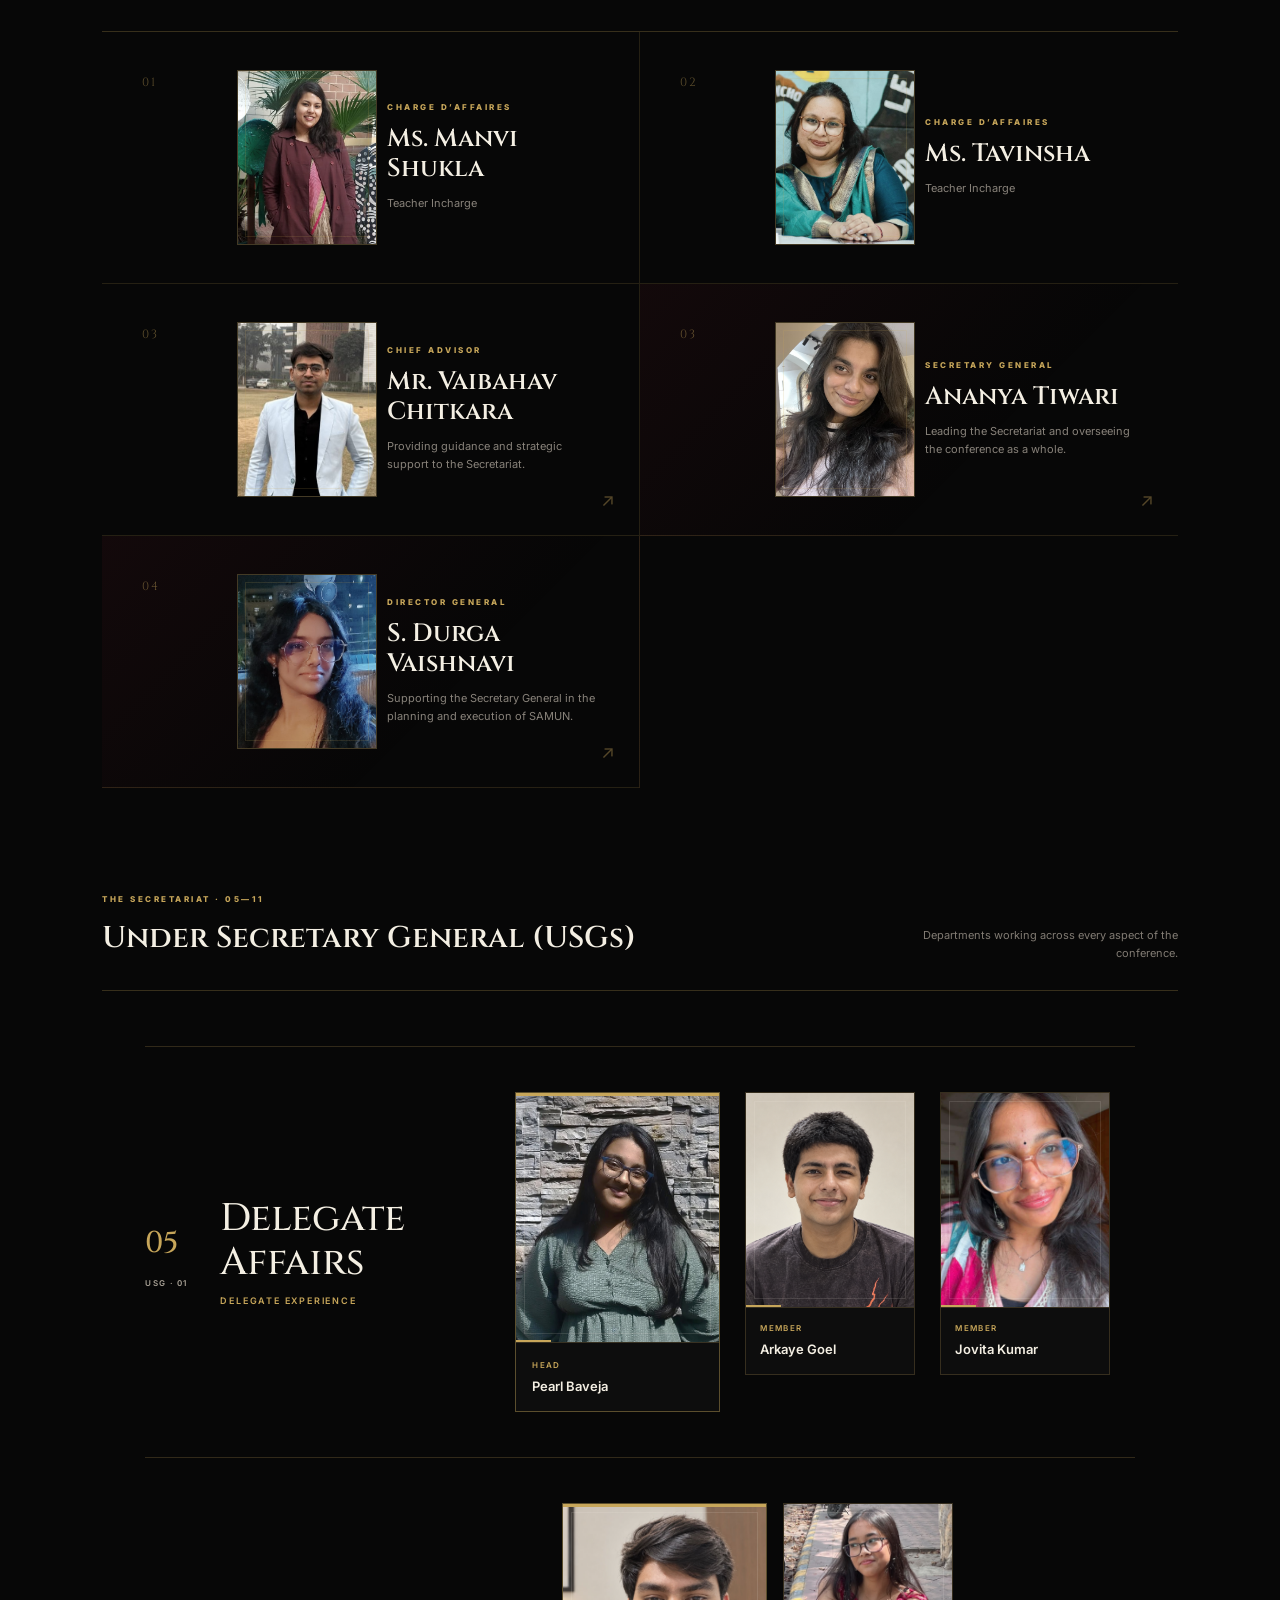
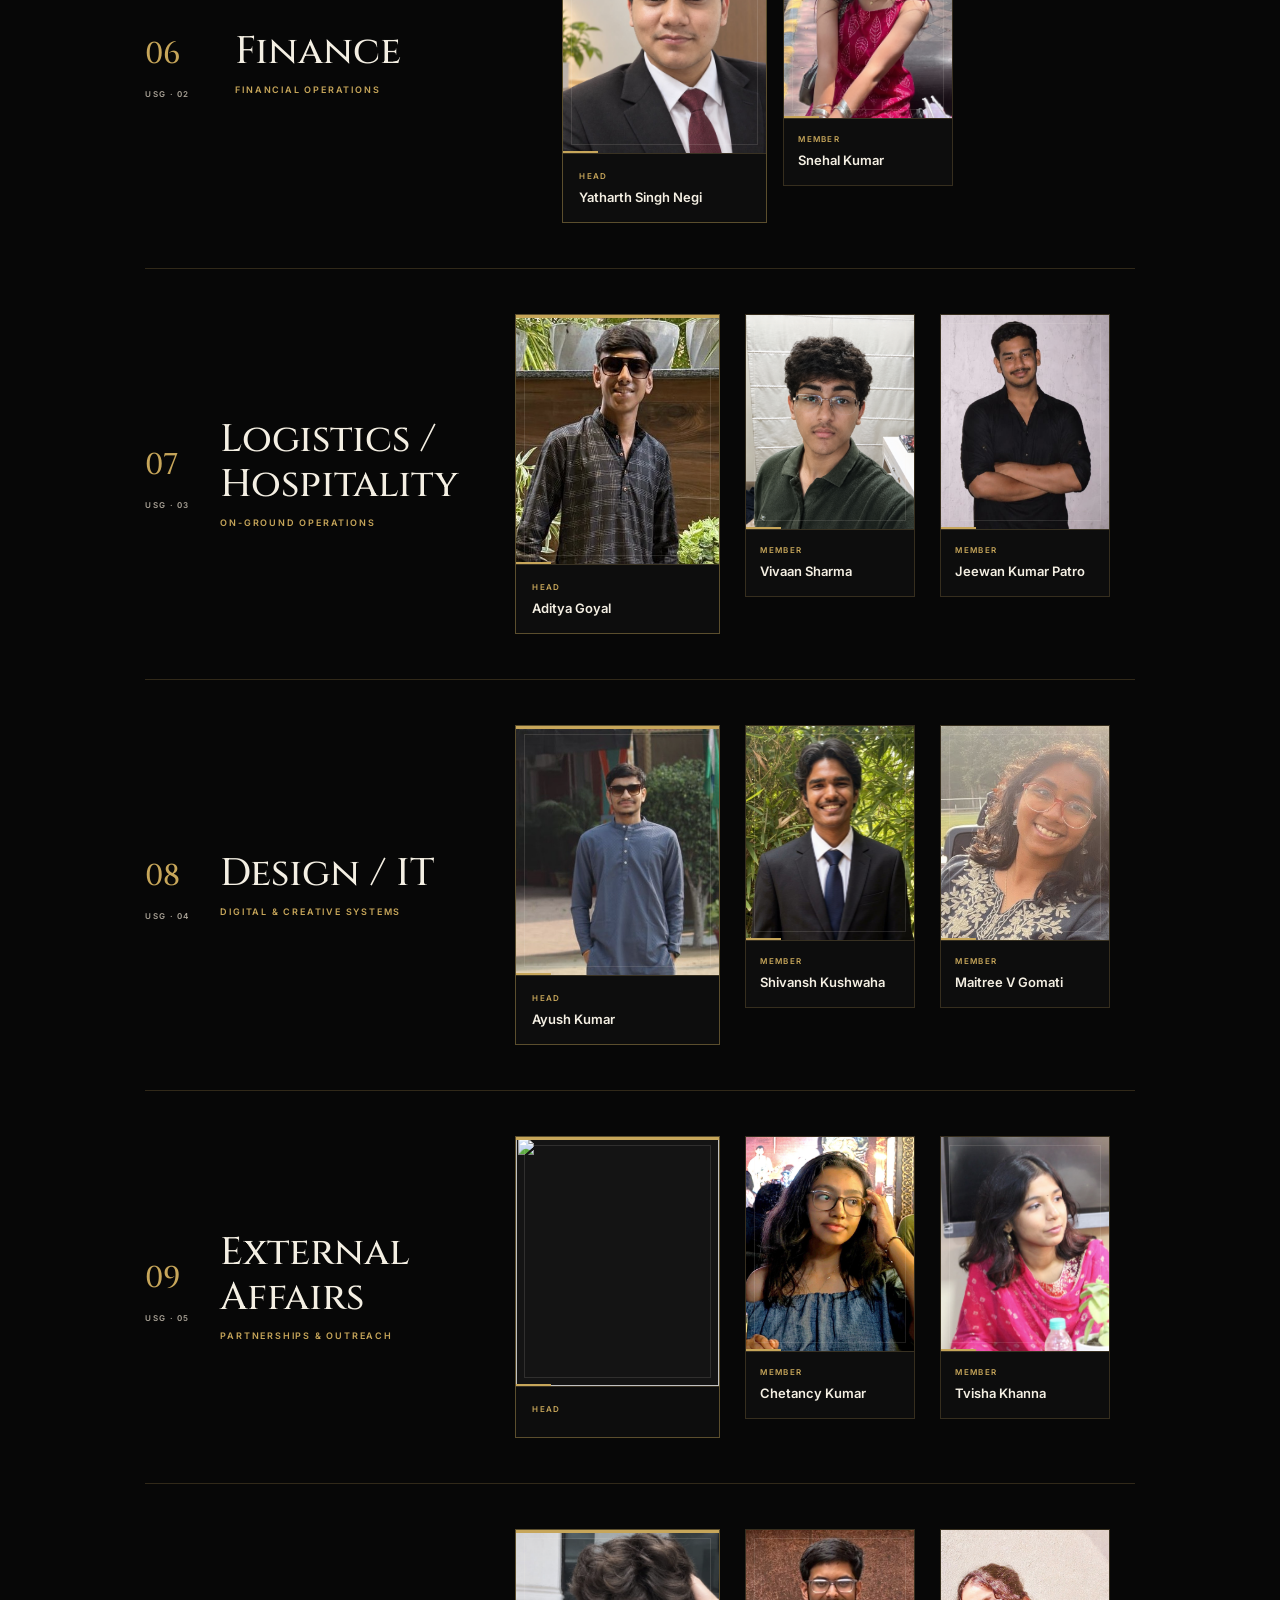
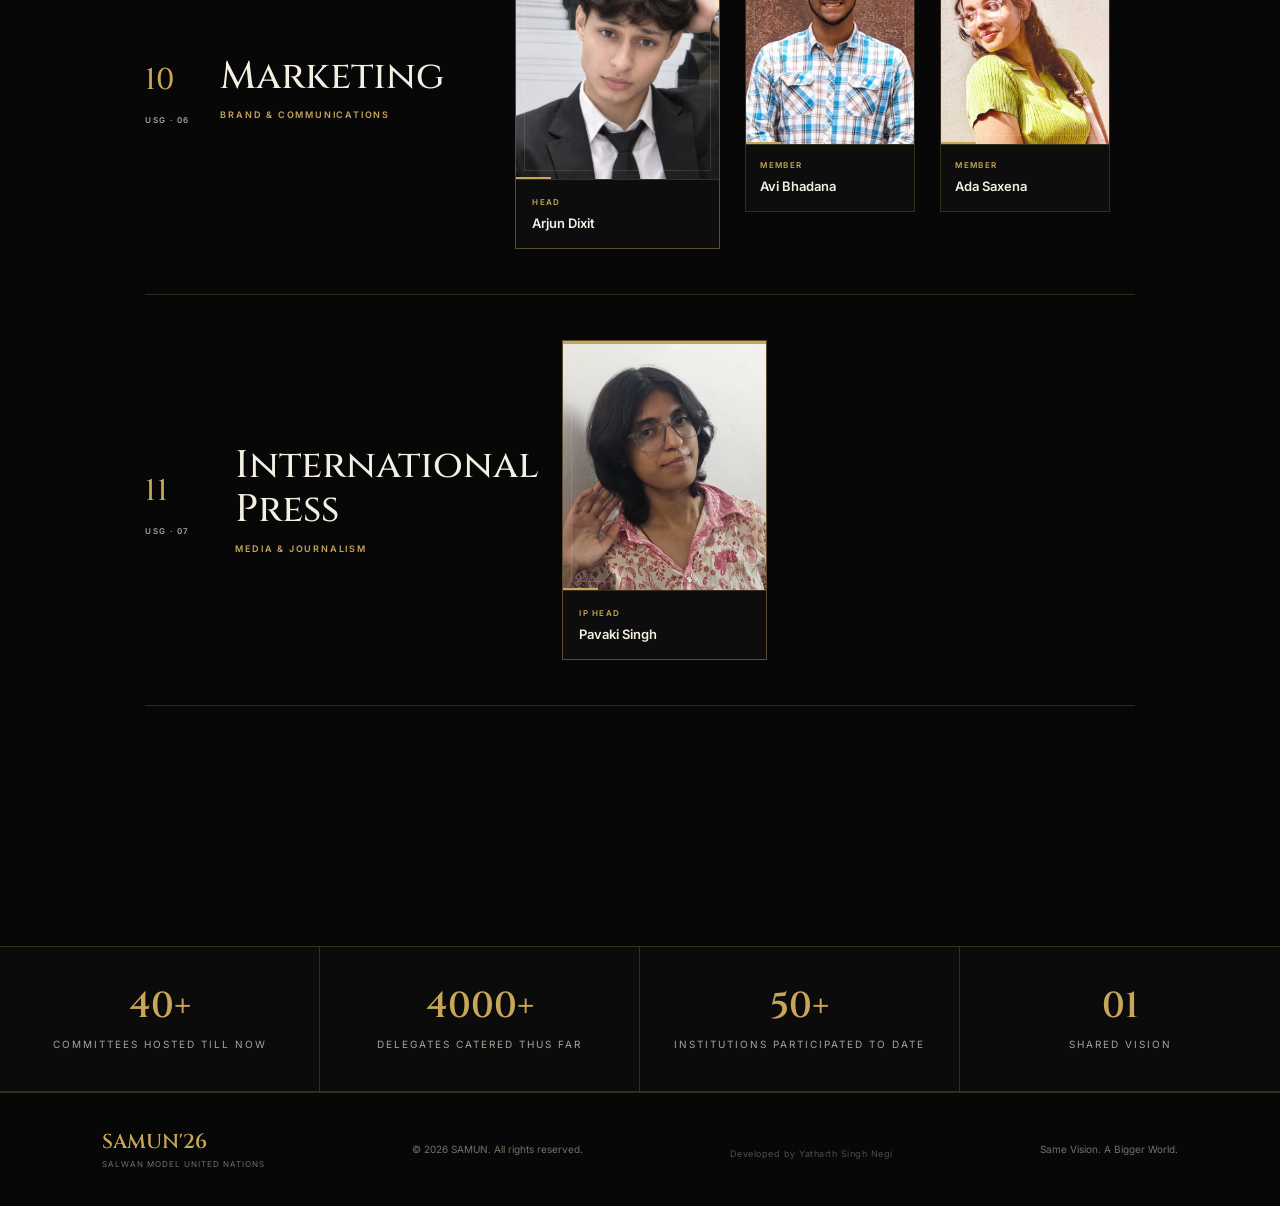
==== commit ac3954d9: "Update about.html" ====
--- a/about.html
+++ b/about.html
@@ -573,27 +573,27 @@
                 <small>USG · 05</small>
             </div>
 
-            <div class="usg-people">
-
-                <div class="usg-person usg-head">
-
-                    <div class="usg-photo">
-                        <img src=""
-                             alt="Pearl Baveja">
-                    </div>
-
-                    <div class="usg-person-info">
-                        <span>HEAD</span>
-                        <strong></strong>
-                    </div>
-
-                </div>
-
             <div class="usg-department-title">
                 <h3>External Affairs</h3>
                 <p>PARTNERSHIPS & OUTREACH</p>
             </div>
 
+            <div class="usg-people">
+
+                <div class="usg-person usg-head">
+
+                    <div class="usg-photo">
+                        <img src=""
+                             alt="">
+                    </div>
+
+                    <div class="usg-person-info">
+                        <span>HEAD</span>
+                        <strong></strong>
+                    </div>
+
+                </div>
+
                 <div class="usg-person">
 
                     <div class="usg-photo">
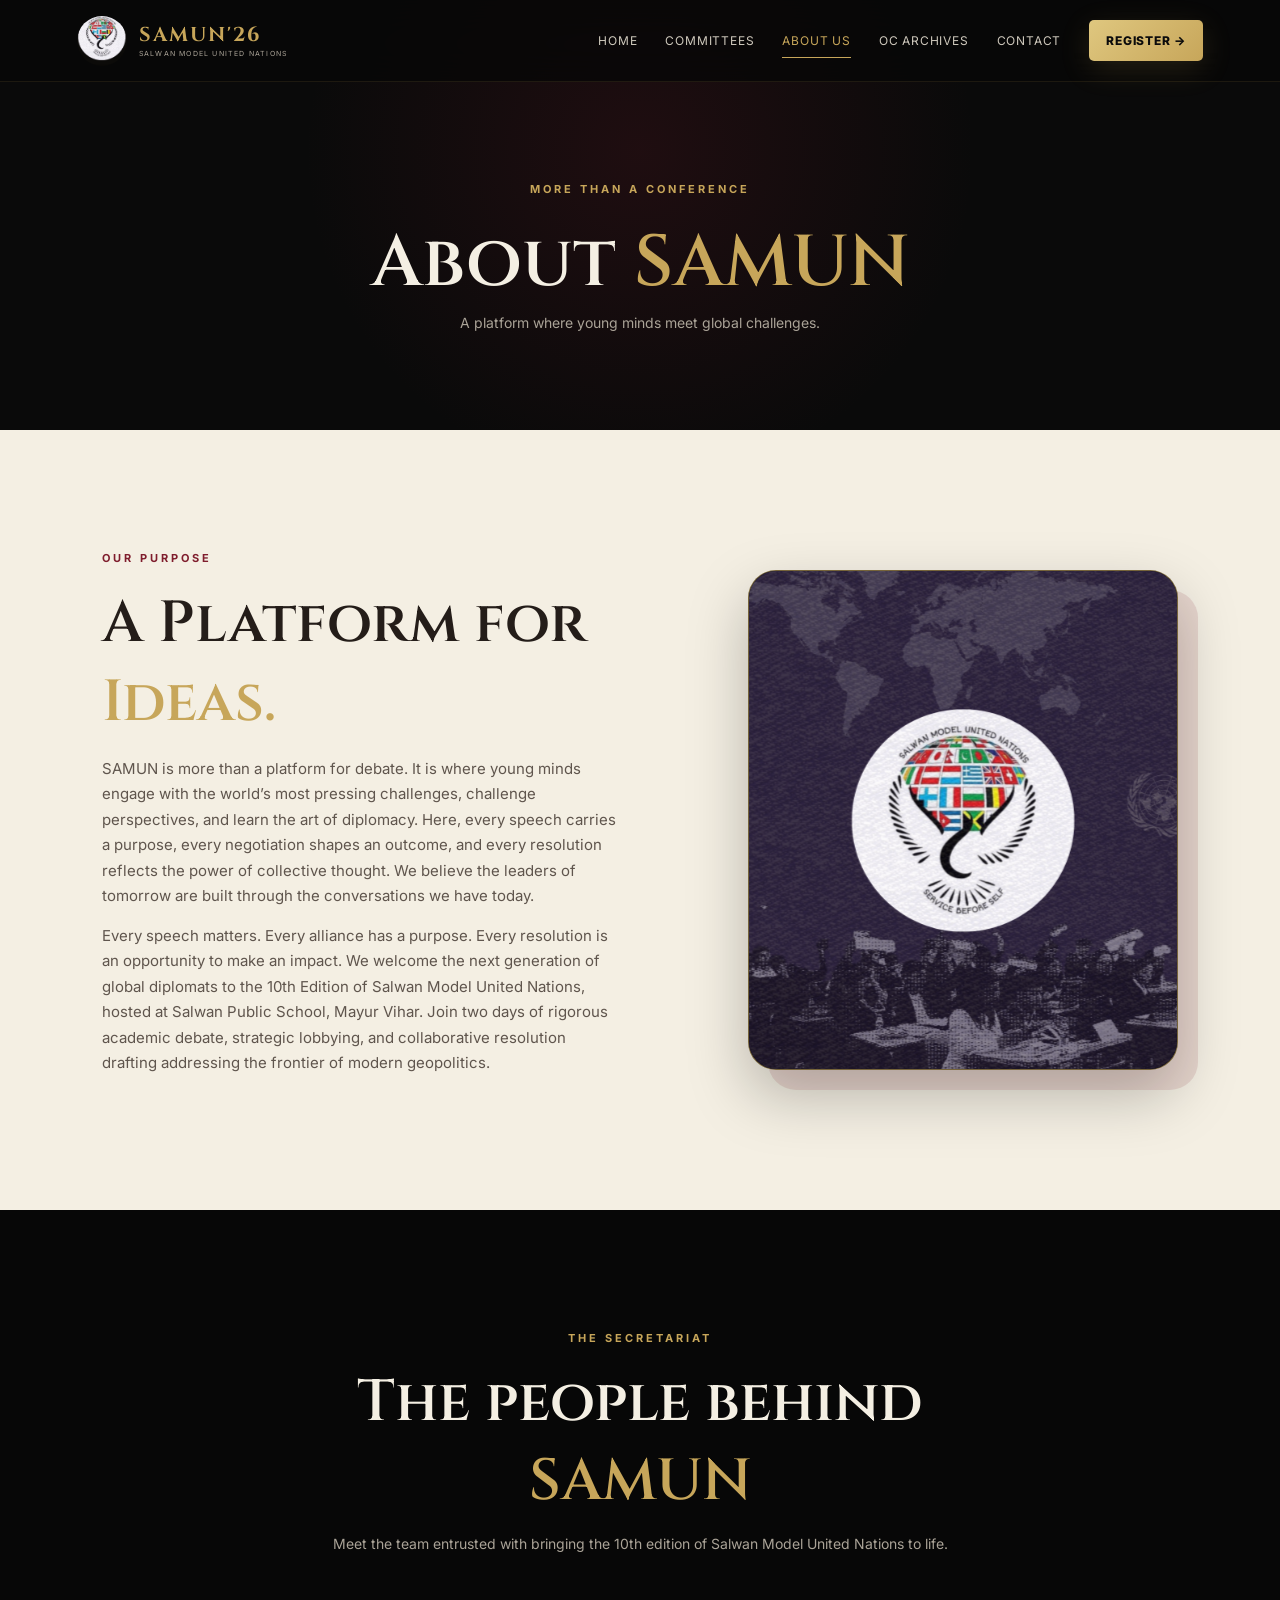
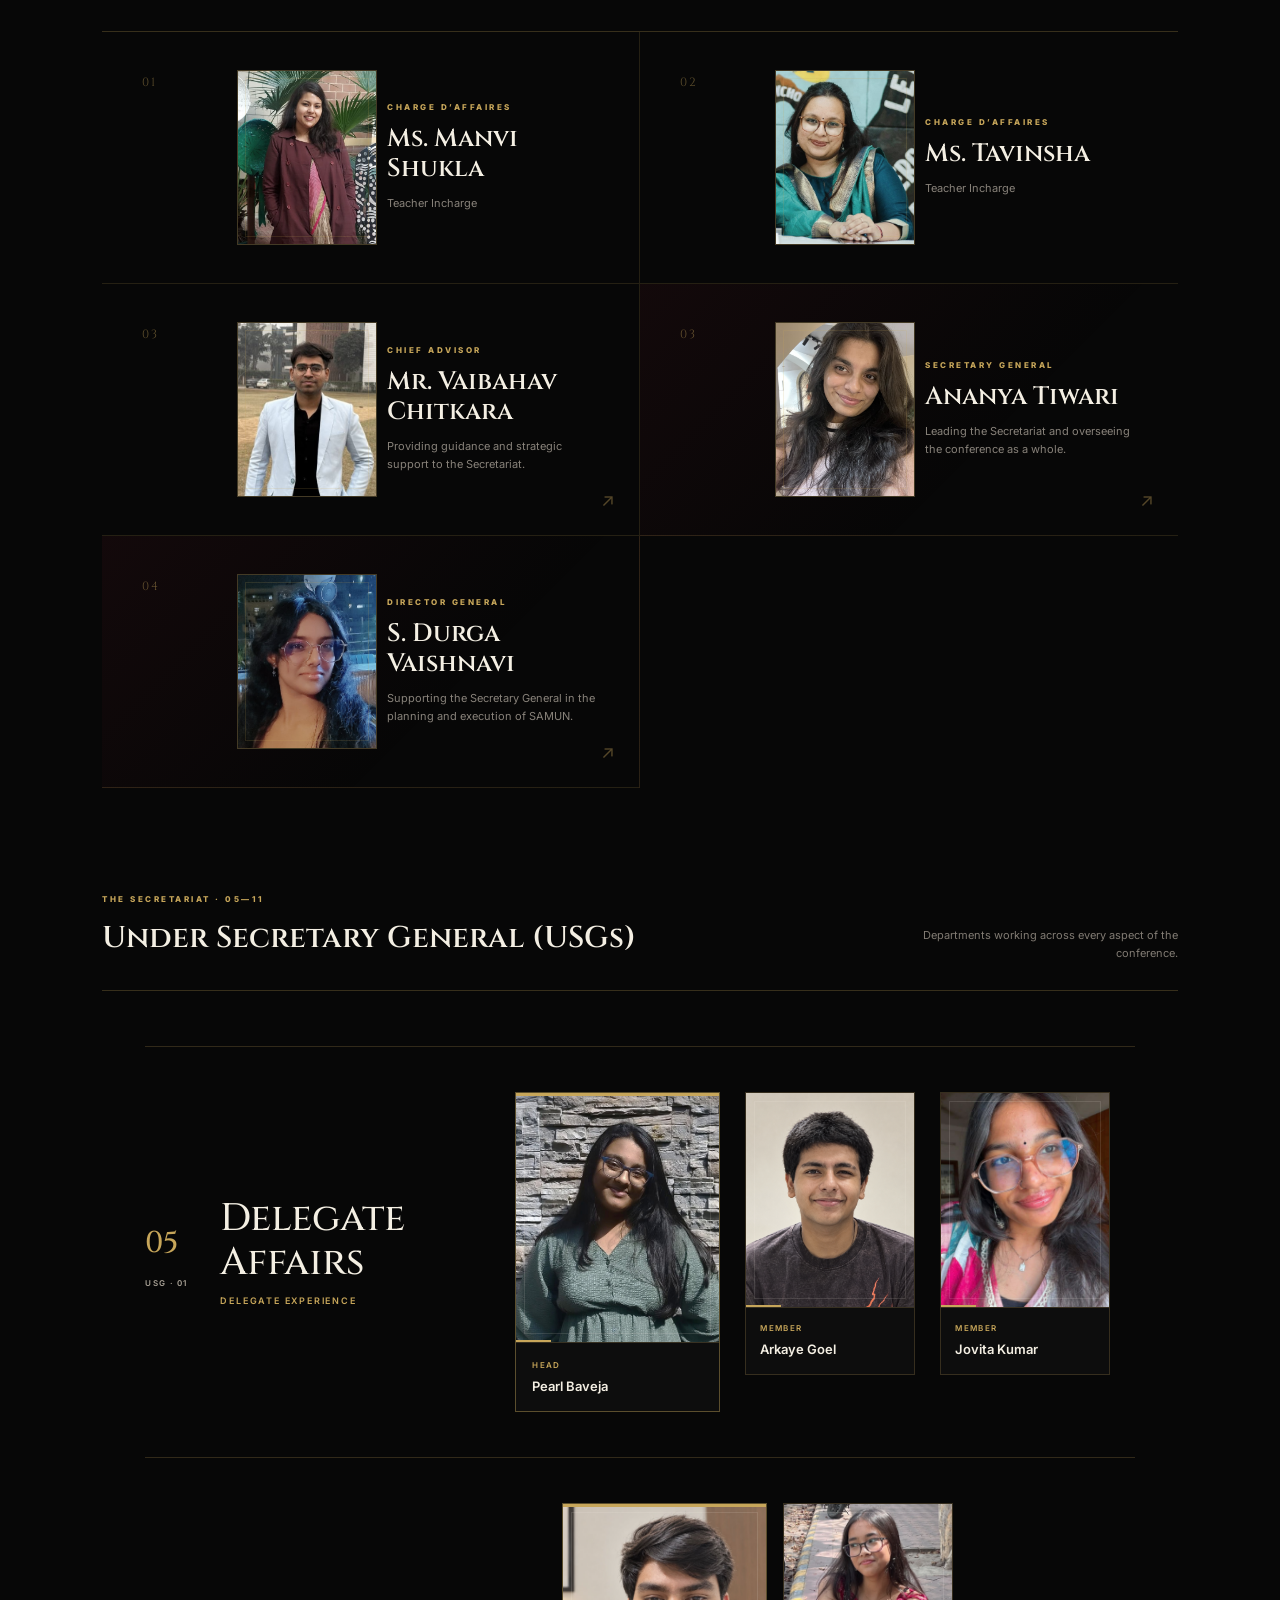
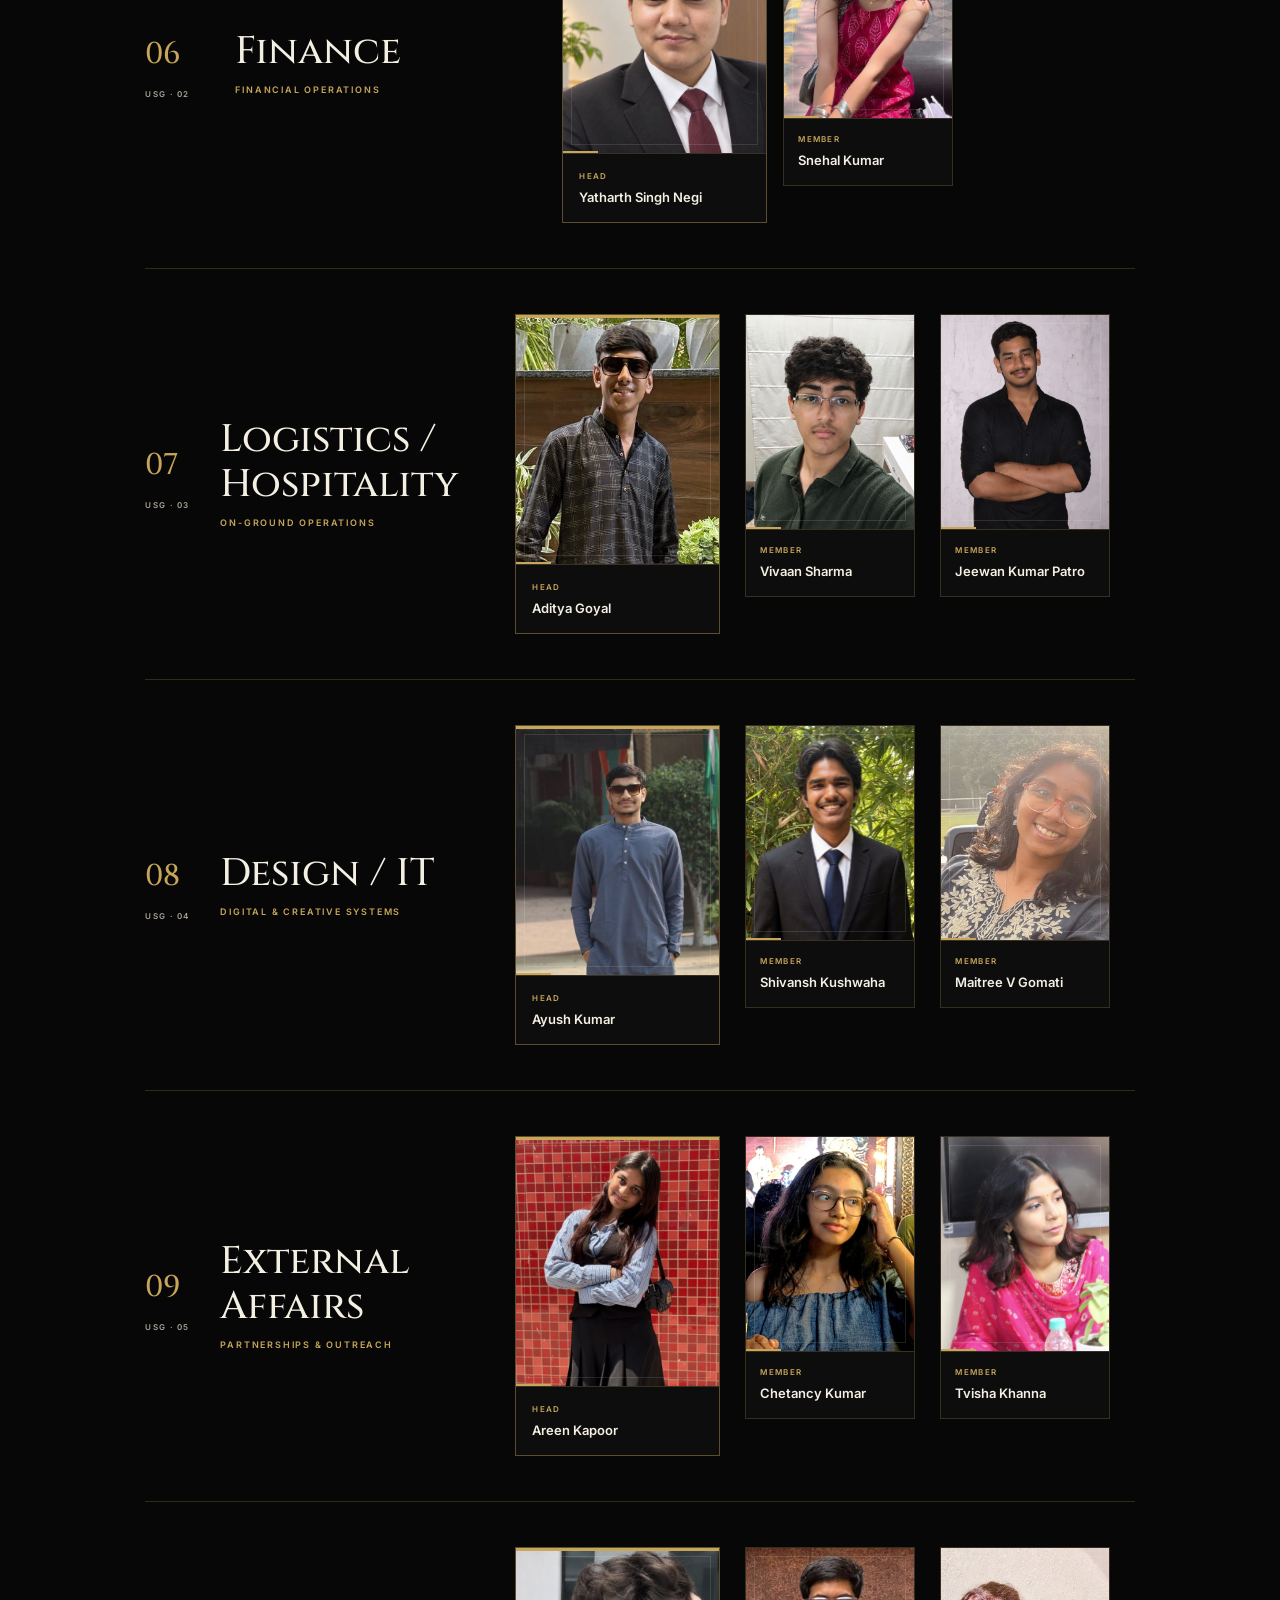
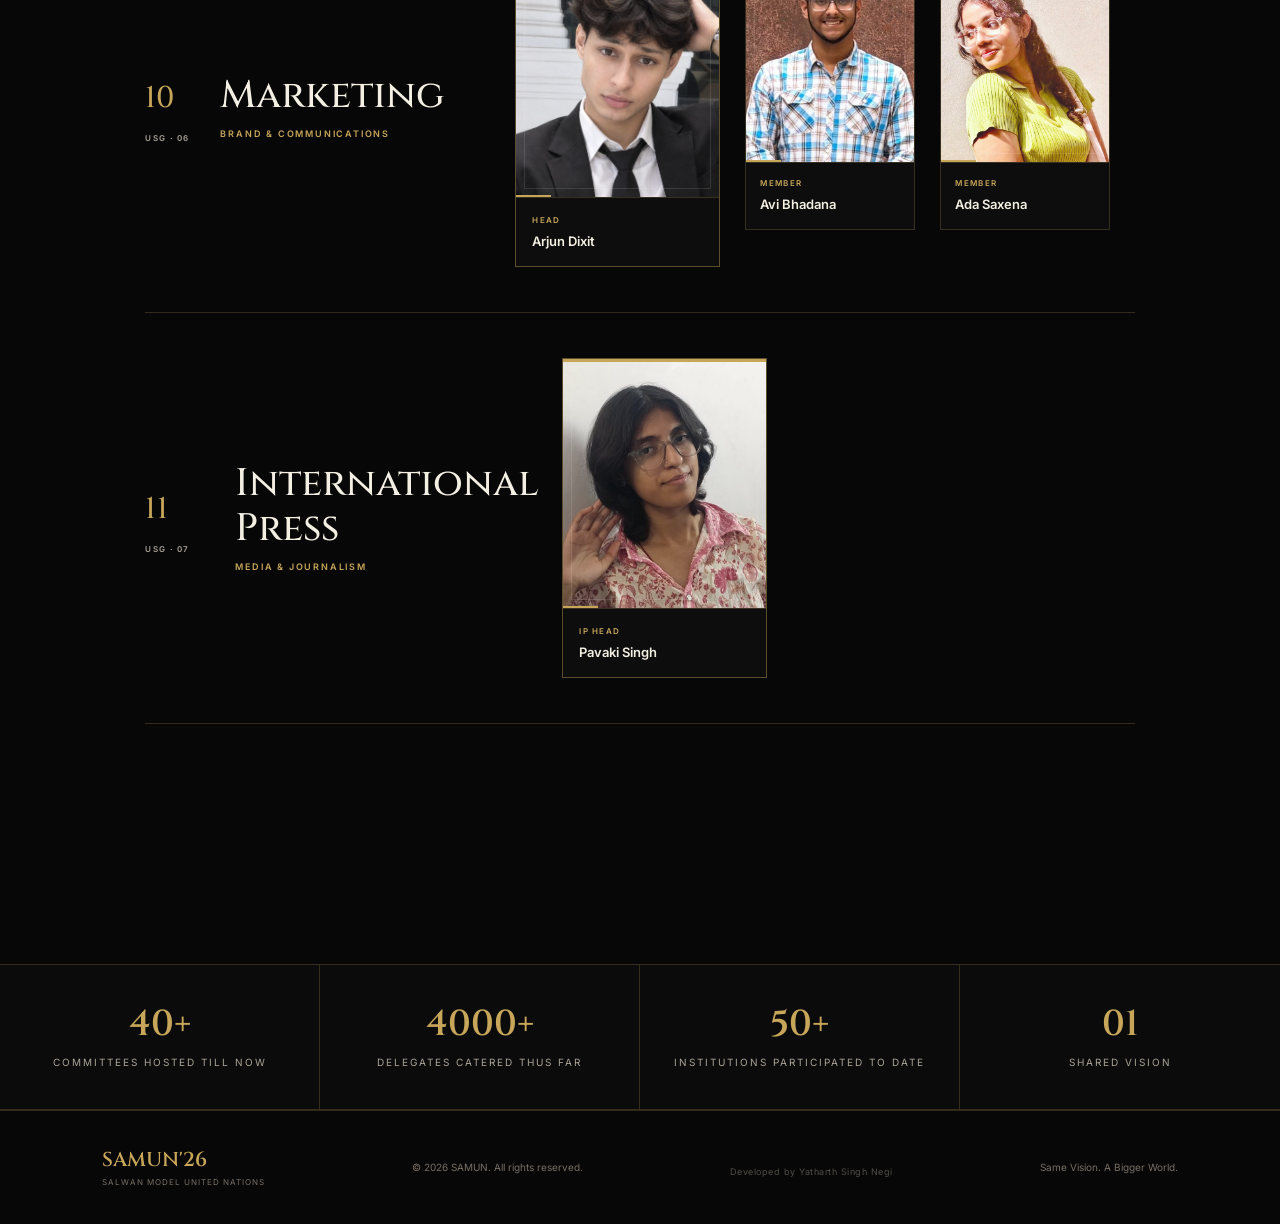
==== commit 57fa8780: "Update about.html" ====
--- a/about.html
+++ b/about.html
@@ -583,13 +583,13 @@
                 <div class="usg-person usg-head">
 
                     <div class="usg-photo">
-                        <img src=""
+                        <img src="OC/Areen.jpeg"
                              alt="">
                     </div>
 
                     <div class="usg-person-info">
                         <span>HEAD</span>
-                        <strong></strong>
+                        <strong>Areen Kapoor</strong>
                     </div>
 
                 </div>
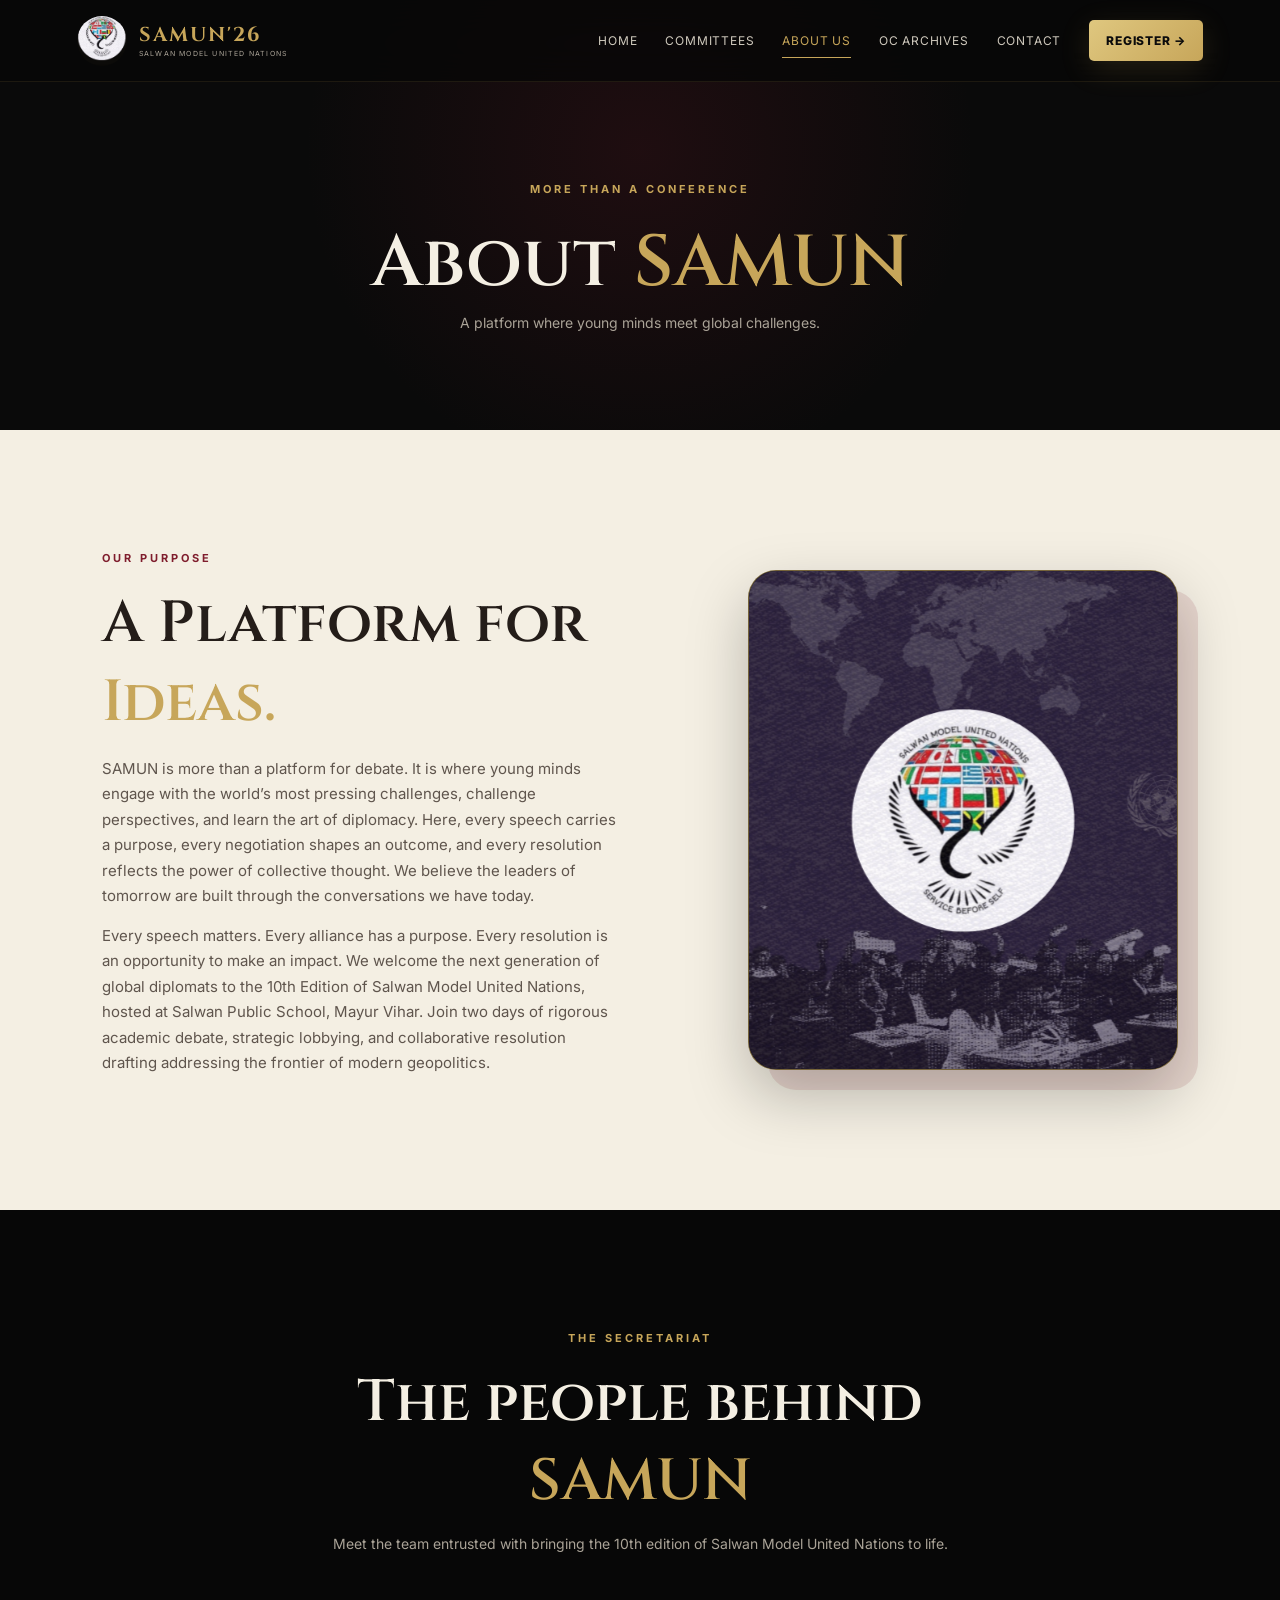
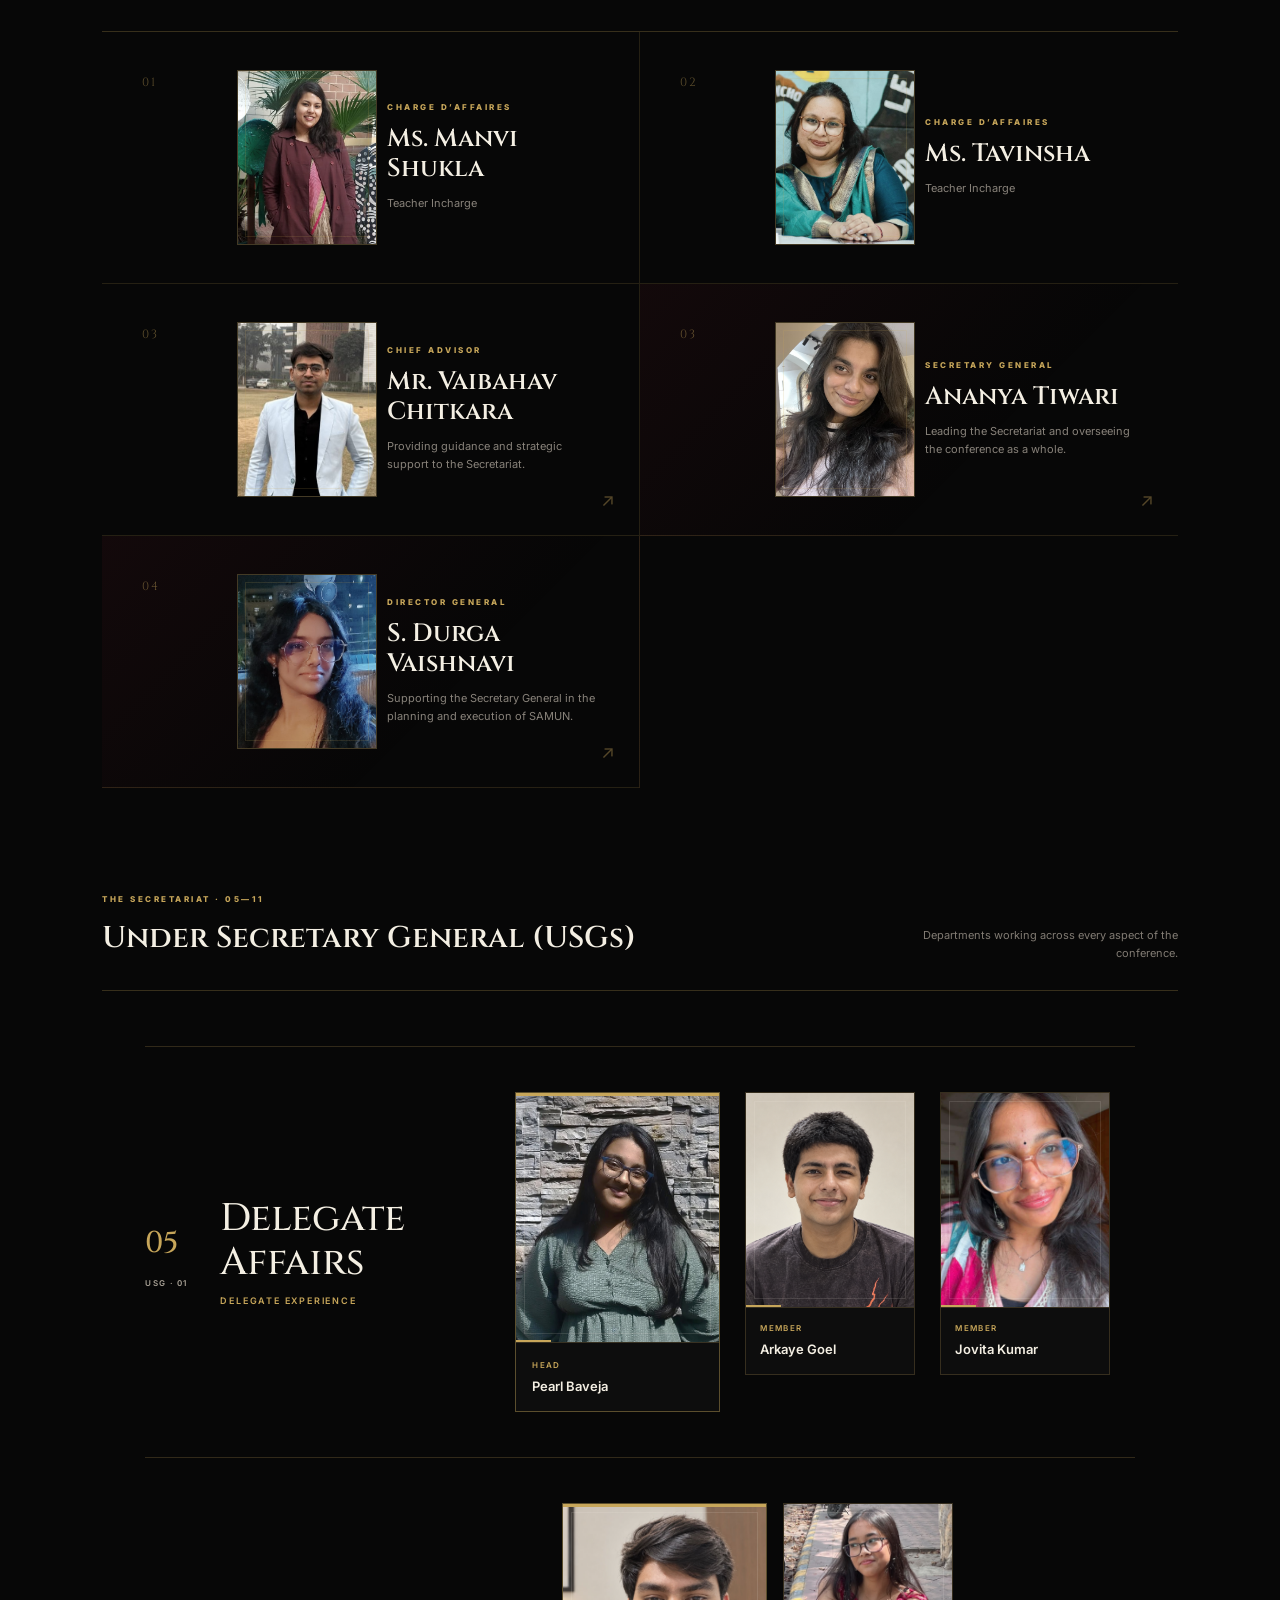
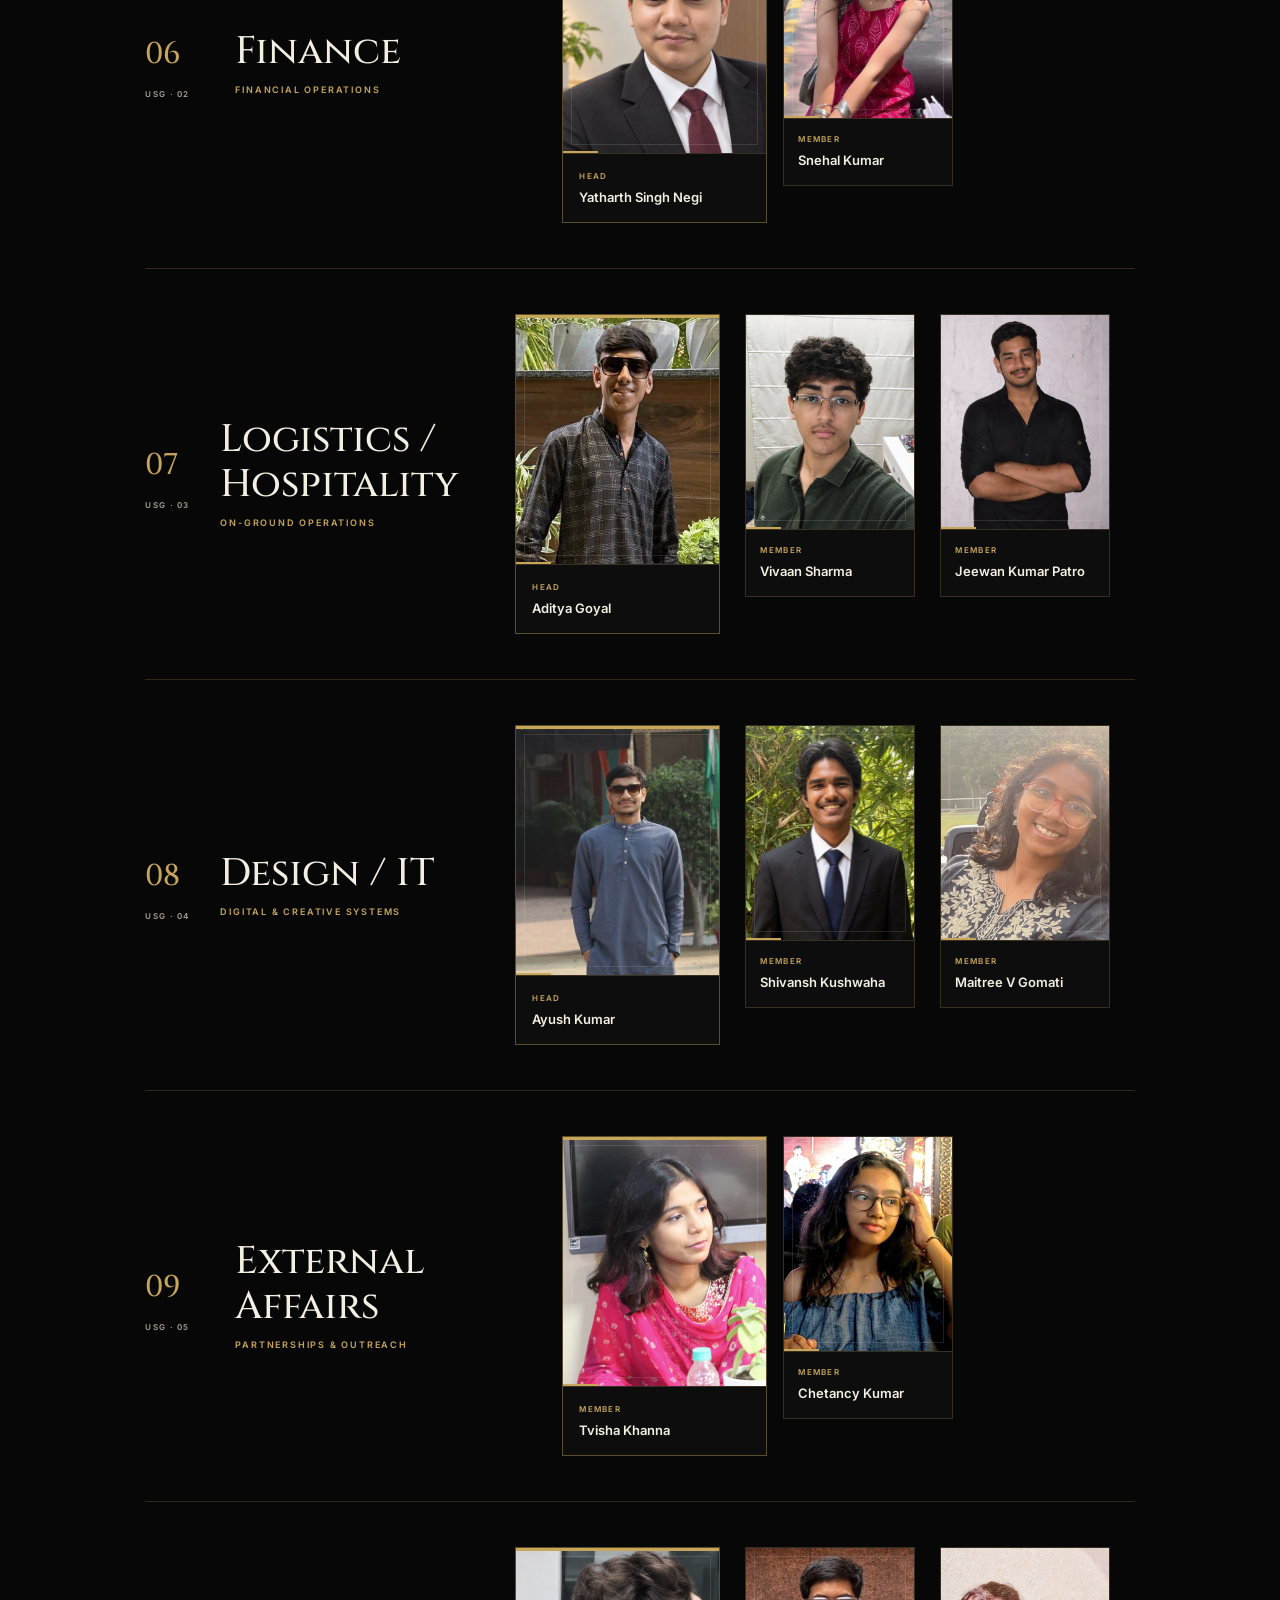
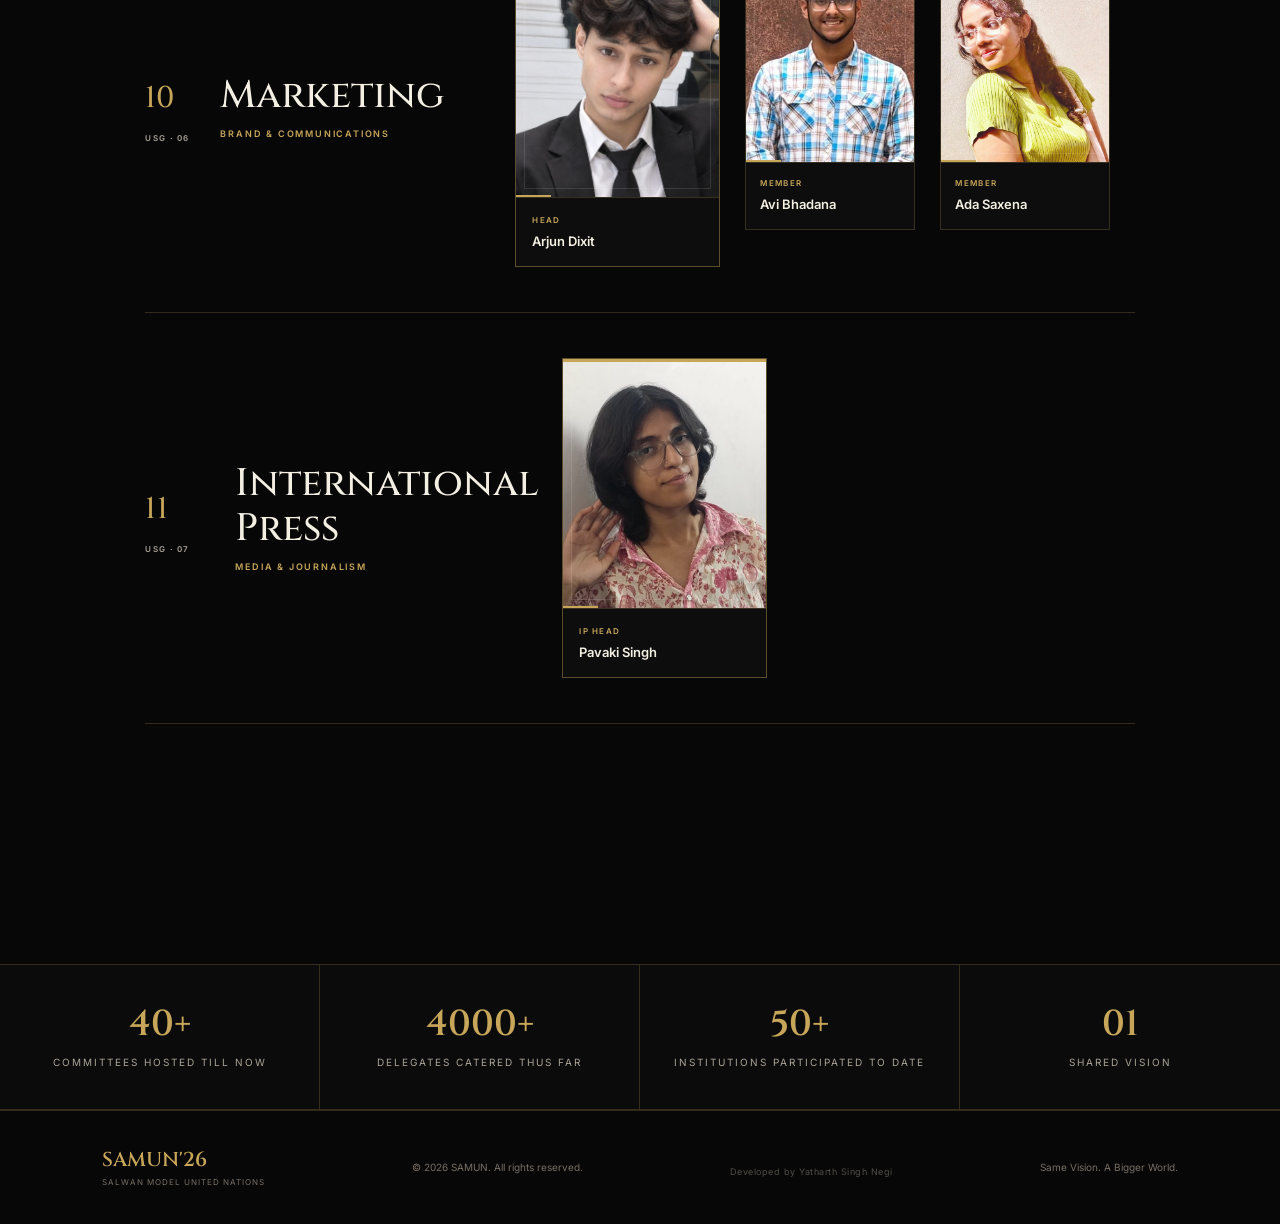
==== commit dd9f1b7d: "Update about.html" ====
--- a/about.html
+++ b/about.html
@@ -583,13 +583,13 @@
                 <div class="usg-person usg-head">
 
                     <div class="usg-photo">
-                        <img src="OC/Areen.jpeg"
+                        <img src="OC/Tvisha.jpeg"
                              alt="">
                     </div>
 
                     <div class="usg-person-info">
-                        <span>HEAD</span>
-                        <strong>Areen Kapoor</strong>
+                        <span>MEMBER</span>
+                        <strong>Tvisha Khanna</strong>
                     </div>
 
                 </div>
@@ -604,21 +604,6 @@
                     <div class="usg-person-info">
                         <span>MEMBER</span>
                         <strong>Chetancy Kumar</strong>
-                    </div>
-
-                </div>
-
-
-                <div class="usg-person">
-
-                    <div class="usg-photo">
-                        <img src="OC/Tvisha.jpeg"
-                             alt="Tvisha Khanna">
-                    </div>
-
-                    <div class="usg-person-info">
-                        <span>MEMBER</span>
-                        <strong>Tvisha Khanna</strong>
                     </div>
 
                 </div>
